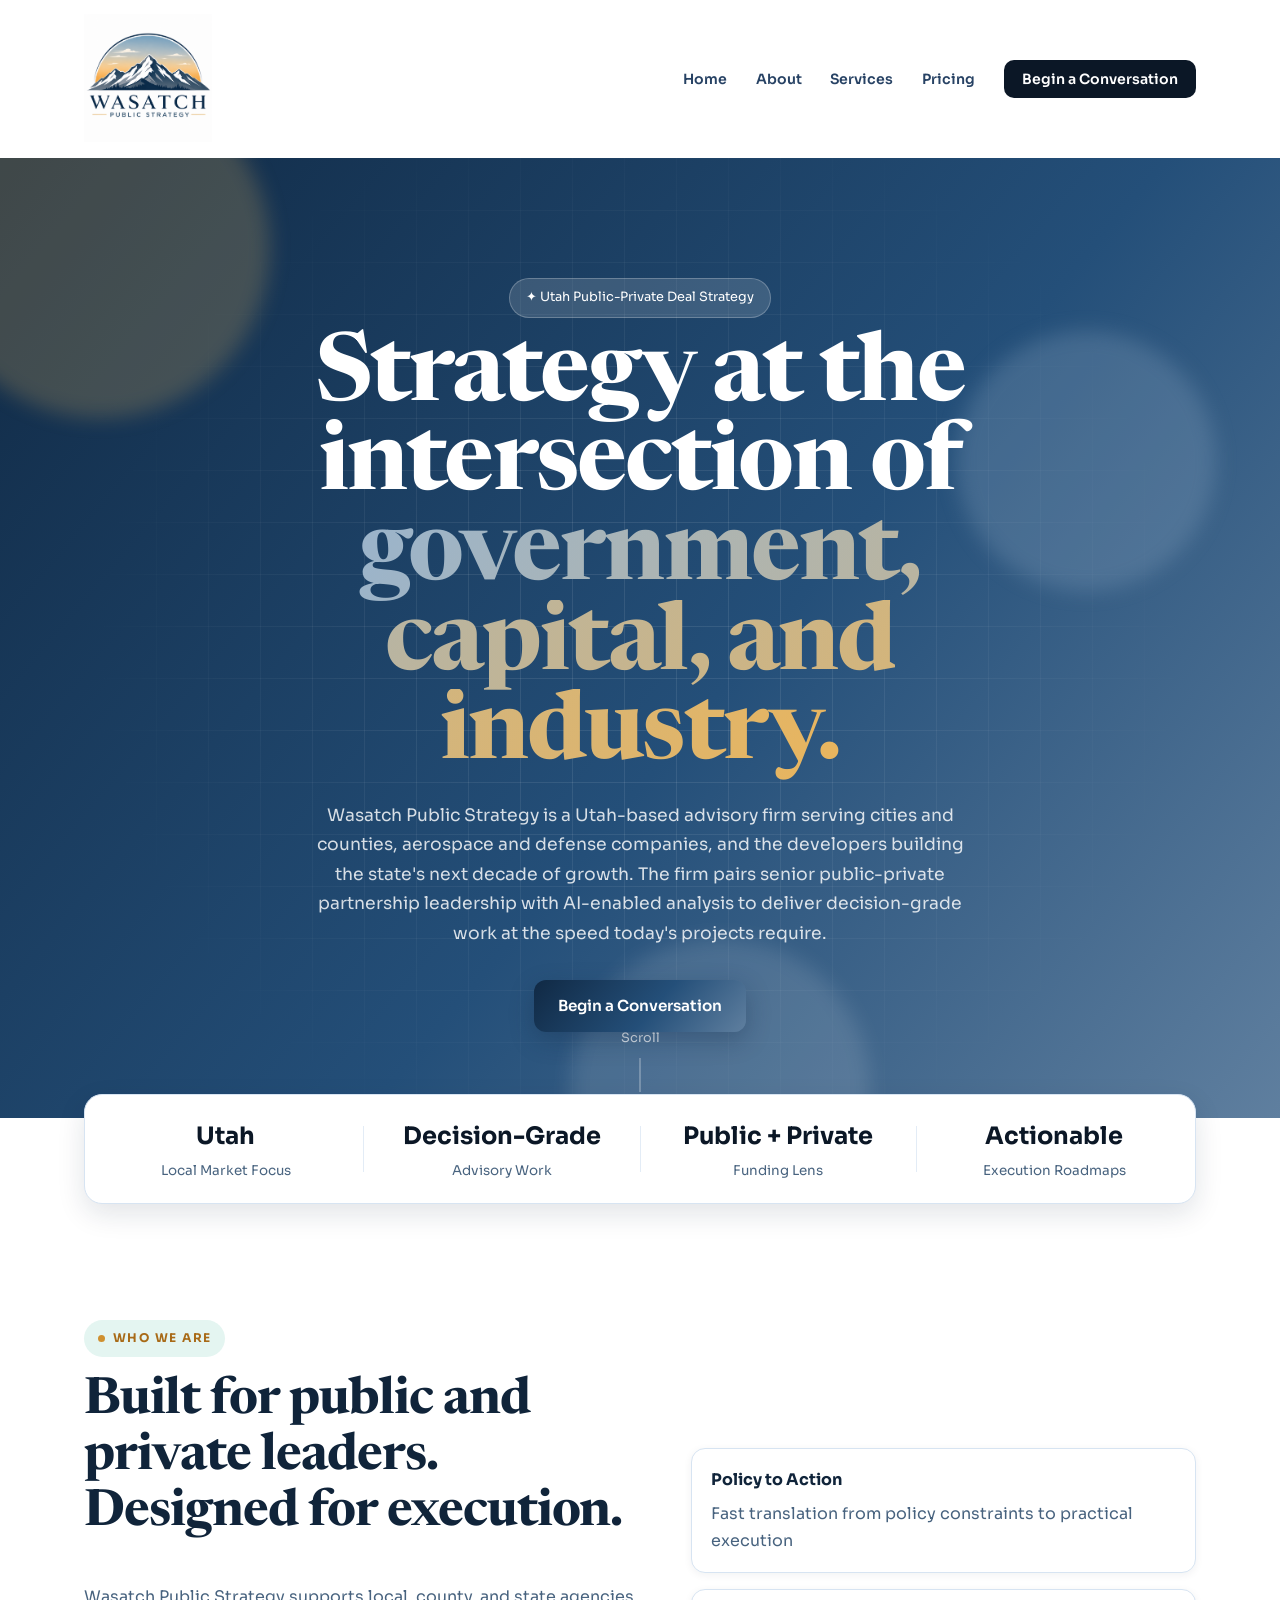
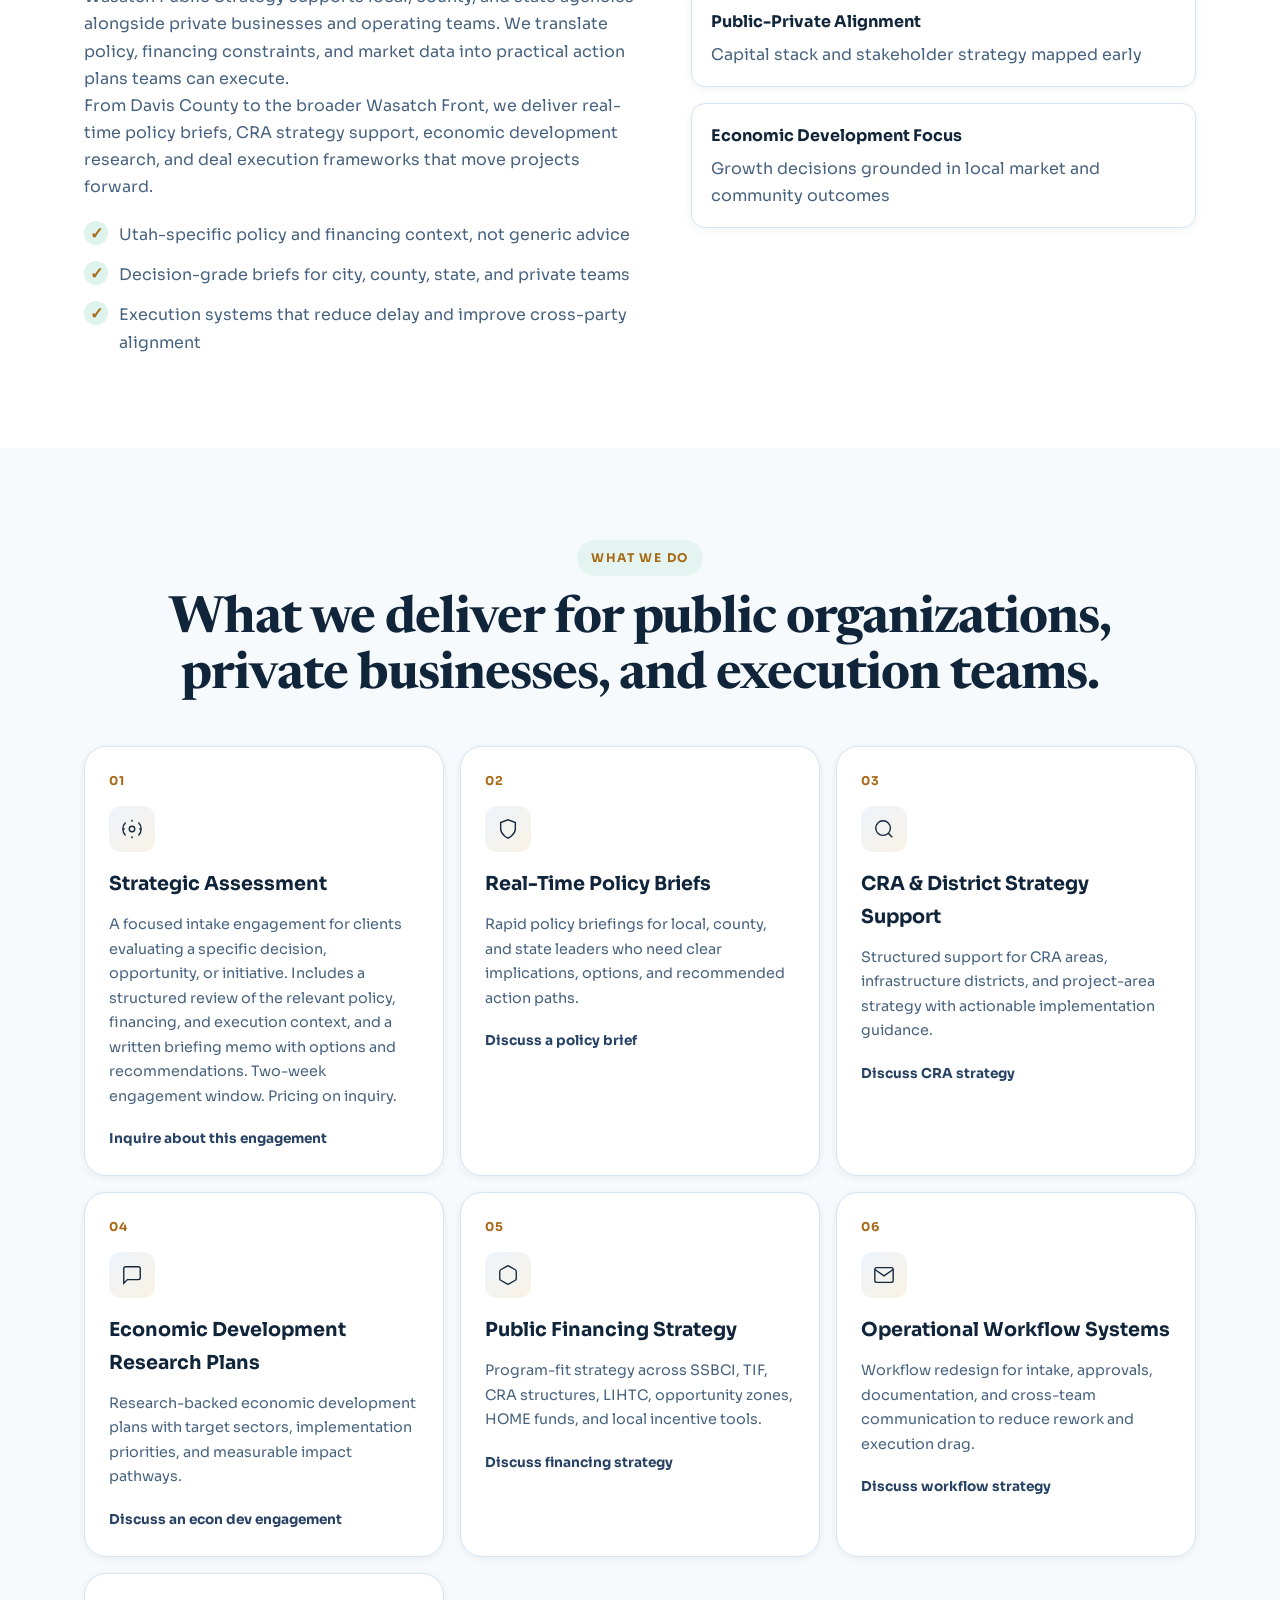
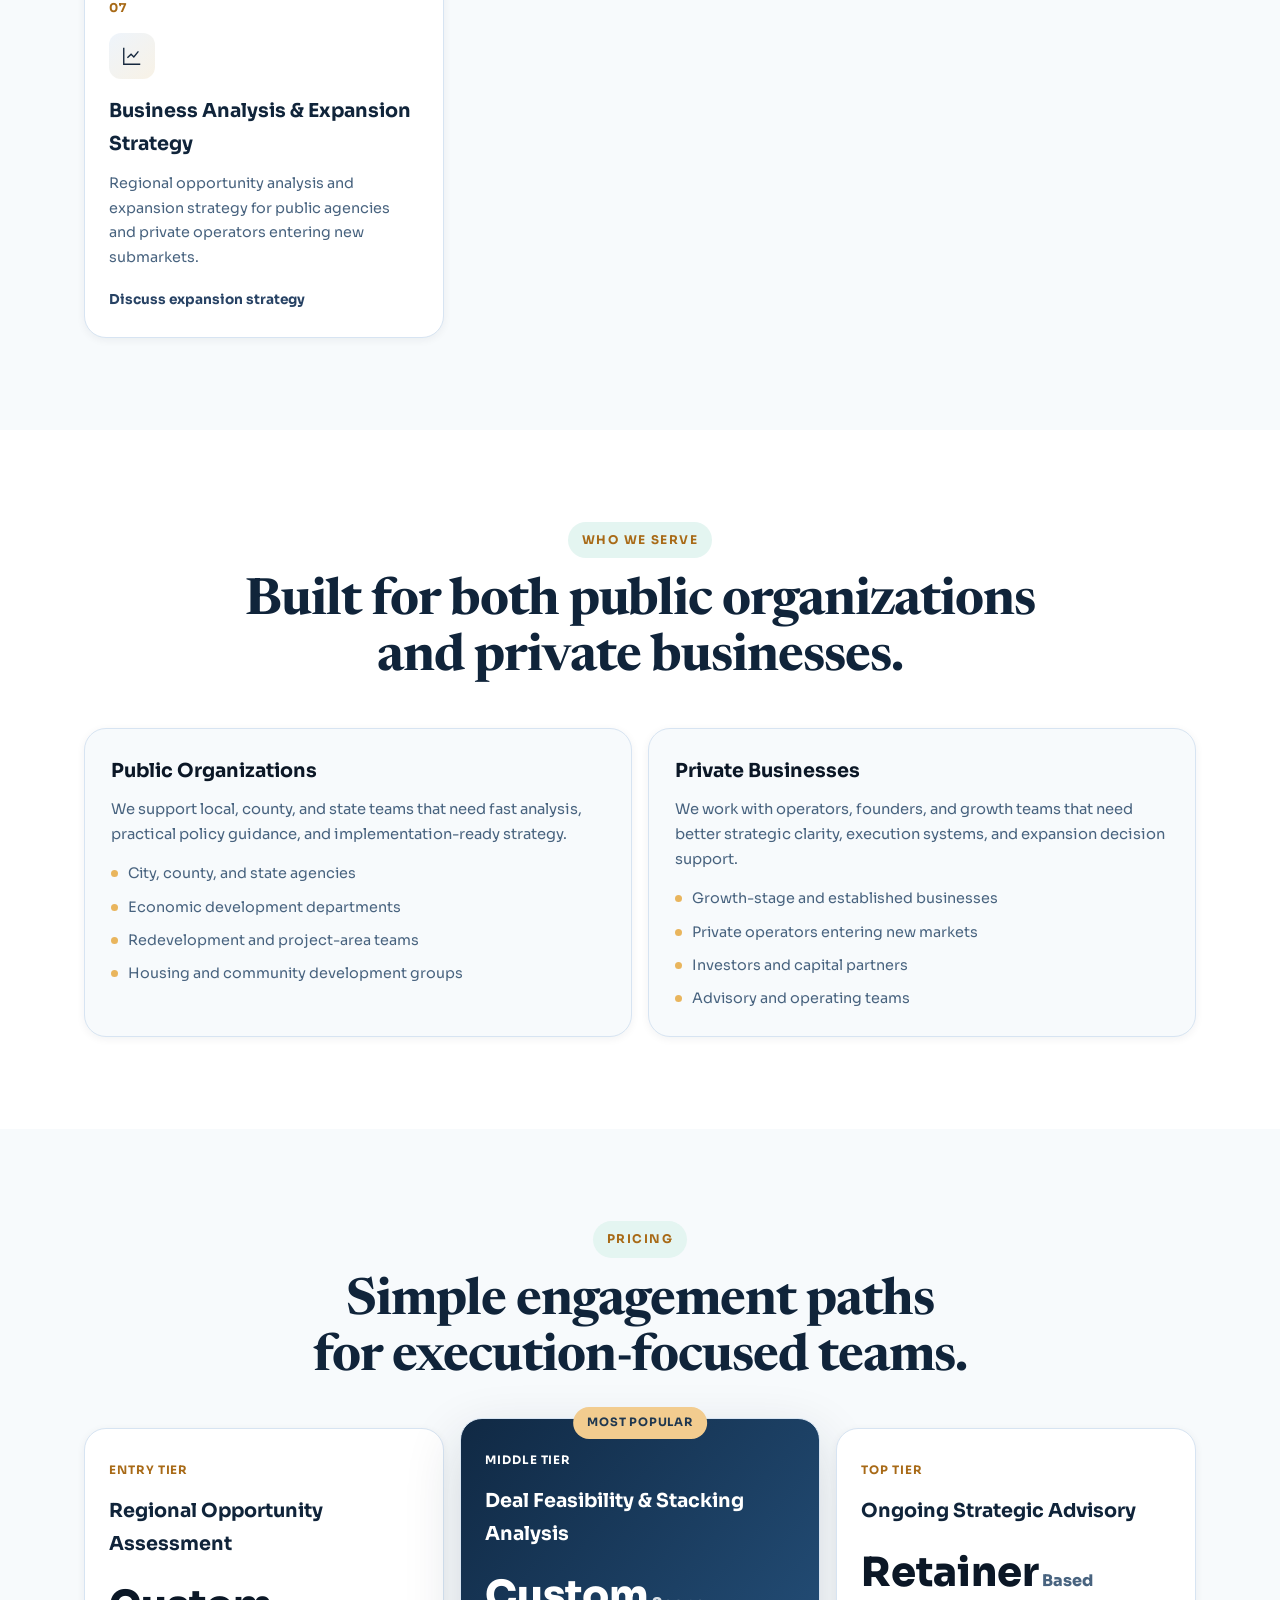
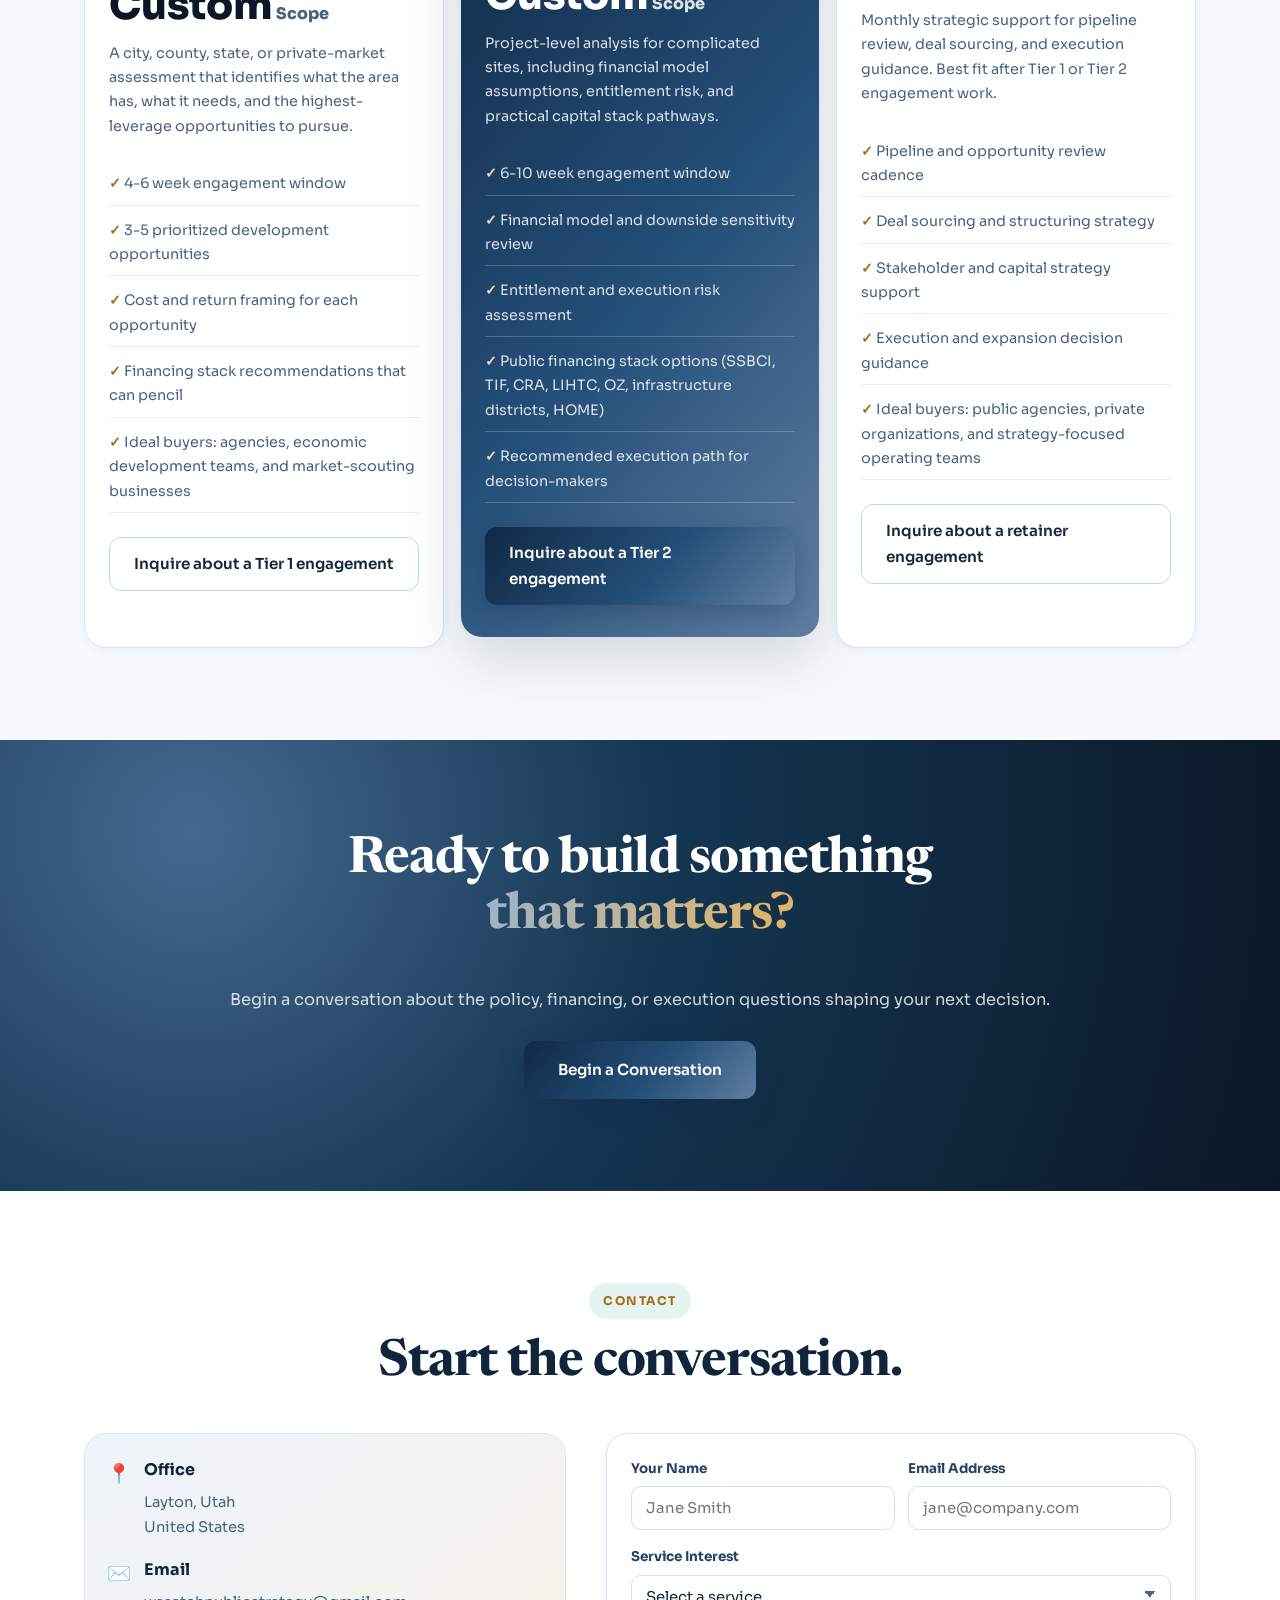
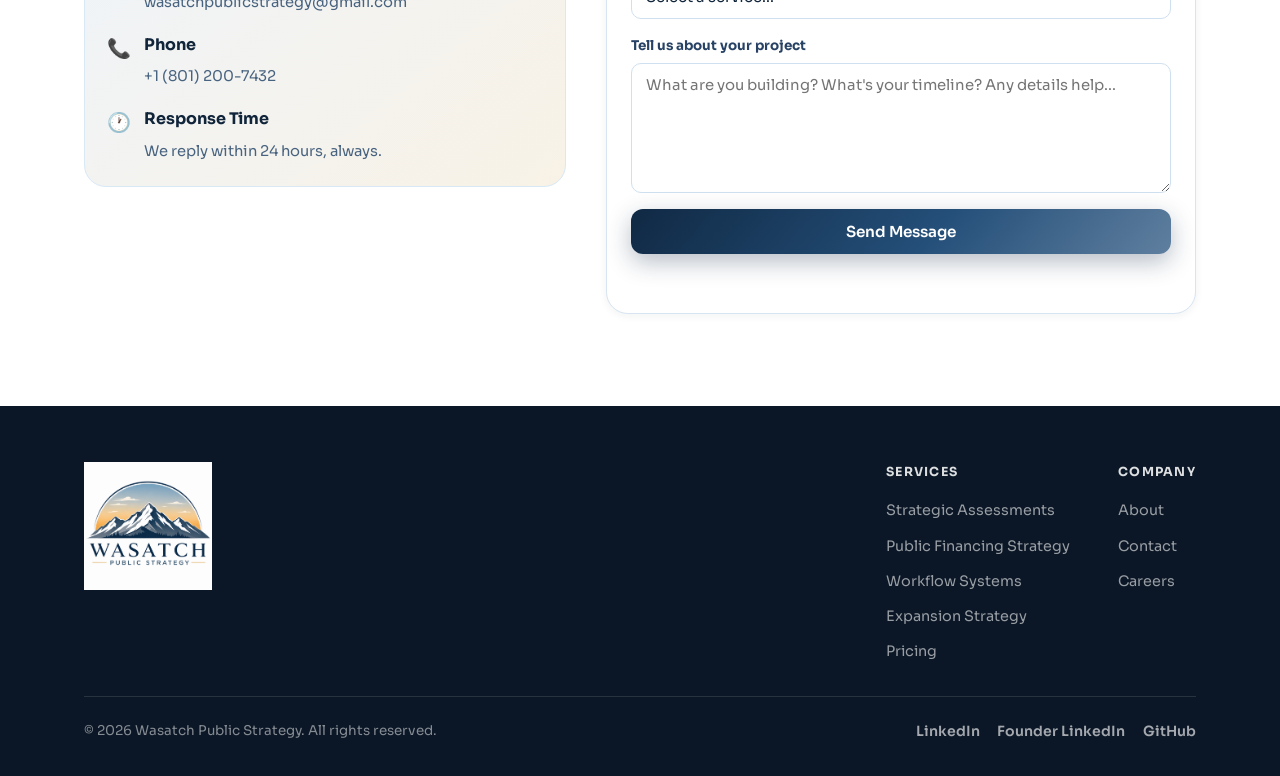
==== index.html @ 09ab9a1c "Update site CTAs to branded Calendly" ====
<!DOCTYPE html>
<html lang="en">
<head>
    <meta charset="UTF-8">
    <meta name="viewport" content="width=device-width, initial-scale=1.0">
    <meta name="description" content="Wasatch Public Strategy — Utah-focused public-private strategy, business expansion analysis, and workflow systems for public organizations and private businesses.">
    <meta name="keywords" content="Utah public financing, policy strategy, SSBCI, CRA project areas, HOME Consortium, economic development plans, business expansion, workflow systems">
    <meta name="author" content="Wasatch Public Strategy">
    <meta property="og:title" content="Wasatch Public Strategy | Utah Public-Private Advisory">
    <meta property="og:description" content="We help Utah teams structure stronger deals, stack funding, and execute faster with practical strategy systems.">
    <meta property="og:type" content="website">
    <title>Wasatch Public Strategy | Utah Public-Private Advisory</title>
    <link rel="preconnect" href="https://fonts.googleapis.com">
    <link rel="preconnect" href="https://fonts.gstatic.com" crossorigin>
    <link href="https://fonts.googleapis.com/css2?family=Newsreader:opsz,wght@6..72,500;6..72,700&family=Sora:wght@400;500;600;700;800&display=swap" rel="stylesheet">
    <link rel="icon" type="image/svg+xml" href="assets/img/wasatch-logo-mark.svg">
    <link rel="stylesheet" href="assets/css/style.css">
</head>
<body>

    <!-- Navigation -->
    <header class="header" id="header">
        <nav class="navbar">
            <div class="container">
                <div class="nav-wrapper">
                    <a href="#home" class="logo">
                        <img src="assets/img/wasatch-logo-full.png" alt="Wasatch Public Strategy" class="logo-image-full">
                        <img src="assets/img/wasatch-logo-mark.svg" alt="Wasatch Public Strategy" class="logo-image-mark">
                        <span class="logo-text">wasatch</span>
                    </a>
                    <button class="mobile-menu-btn" id="mobileMenuBtn" aria-label="Toggle menu">
                        <span></span>
                        <span></span>
                        <span></span>
                    </button>
                    <ul class="nav-menu" id="navMenu">
                        <li><a href="#home" class="nav-link">Home</a></li>
                        <li><a href="#about" class="nav-link">About</a></li>
                        <li><a href="#services" class="nav-link">Services</a></li>
                        <li><a href="#pricing" class="nav-link">Pricing</a></li>
                        <li><a href="https://calendly.com/wasatchpublicstrategy" target="_blank" rel="noopener" class="nav-link nav-cta">Begin a Conversation</a></li>
                    </ul>
                </div>
            </div>
        </nav>
    </header>

    <!-- Hero -->
    <section id="home" class="hero">
        <div class="hero-bg">
            <div class="hero-orb orb-1"></div>
            <div class="hero-orb orb-2"></div>
            <div class="hero-orb orb-3"></div>
            <div class="grid-overlay"></div>
        </div>
        <div class="hero-content">
            <div class="hero-badge">✦ Utah Public-Private Deal Strategy</div>
            <h1>Strategy at the intersection of<br><span class="gradient-text">government, capital, and industry.</span></h1>
            <p>Wasatch Public Strategy is a Utah-based advisory firm serving cities and counties, aerospace and defense companies, and the developers building the state's next decade of growth. The firm pairs senior public-private partnership leadership with AI-enabled analysis to deliver decision-grade work at the speed today's projects require.</p>
            <div class="hero-actions">
                <a href="https://calendly.com/wasatchpublicstrategy" target="_blank" rel="noopener" class="btn btn-primary">Begin a Conversation</a>
            </div>
        </div>
        <div class="hero-scroll-indicator">
            <span>Scroll</span>
            <div class="scroll-line"></div>
        </div>
    </section>

    <!-- Stats Bar -->
    <section class="stats-bar">
        <div class="container">
            <div class="stats-grid">
                <div class="stat-item"><h3>Utah</h3><p>Local Market Focus</p></div>
                <div class="stat-divider"></div>
                <div class="stat-item"><h3>Decision-Grade</h3><p>Advisory Work</p></div>
                <div class="stat-divider"></div>
                <div class="stat-item"><h3>Public + Private</h3><p>Funding Lens</p></div>
                <div class="stat-divider"></div>
                <div class="stat-item"><h3>Actionable</h3><p>Execution Roadmaps</p></div>
            </div>
        </div>
    </section>

    <!-- About -->
    <section id="about" class="about">
        <div class="container">
            <div class="about-layout">
                <div class="about-text">
                    <div class="section-label">Who We Are</div>
                    <h2 class="left-aligned">Built for public and private leaders.<br>Designed for execution.</h2>
                    <p>Wasatch Public Strategy supports local, county, and state agencies alongside private businesses and operating teams. We translate policy, financing constraints, and market data into practical action plans teams can execute.</p>
                    <p>From Davis County to the broader Wasatch Front, we deliver real-time policy briefs, CRA strategy support, economic development research, and deal execution frameworks that move projects forward.</p>
                    <ul class="about-values">
                        <li><span class="check-icon">✓</span><span>Utah-specific policy and financing context, not generic advice</span></li>
                        <li><span class="check-icon">✓</span><span>Decision-grade briefs for city, county, state, and private teams</span></li>
                        <li><span class="check-icon">✓</span><span>Execution systems that reduce delay and improve cross-party alignment</span></li>
                    </ul>
                </div>
                <div class="about-visual">
                    <div class="visual-card vc-1">
                        <h4>Policy to Action</h4>
                        <p>Fast translation from policy constraints to practical execution</p>
                    </div>
                    <div class="visual-card vc-2">
                        <h4>Public-Private Alignment</h4>
                        <p>Capital stack and stakeholder strategy mapped early</p>
                    </div>
                    <div class="visual-card vc-3">
                        <h4>Economic Development Focus</h4>
                        <p>Growth decisions grounded in local market and community outcomes</p>
                    </div>
                </div>
            </div>
        </div>
    </section>

    <!-- Services -->
    <section id="services" class="services">
        <div class="container">
            <div class="section-label centered">What We Do</div>
            <h2>What we deliver for public organizations,<br>private businesses, and execution teams.</h2>
            <div class="services-grid">
                <div class="service-card">
                    <div class="service-number">01</div>
                    <div class="service-icon">
                        <svg viewBox="0 0 24 24" fill="none" stroke="currentColor" stroke-width="1.5"><circle cx="12" cy="12" r="3"></circle><path d="M19.07 4.93a10 10 0 0 1 0 14.14"></path><path d="M4.93 4.93a10 10 0 0 0 0 14.14"></path><path d="M12 2v2m0 16v2M2 12h2m16 0h2"></path></svg>
                    </div>
                    <h3>Strategic Assessment</h3>
                    <p>A focused intake engagement for clients evaluating a specific decision, opportunity, or initiative. Includes a structured review of the relevant policy, financing, and execution context, and a written briefing memo with options and recommendations. Two-week engagement window. Pricing on inquiry.</p>
                    <a href="#contact" class="service-link">Inquire about this engagement</a>
                </div>
                <div class="service-card">
                    <div class="service-number">02</div>
                    <div class="service-icon">
                        <svg viewBox="0 0 24 24" fill="none" stroke="currentColor" stroke-width="1.5"><path d="M12 22s8-4 8-10V5l-8-3-8 3v7c0 6 8 10 8 10z"></path></svg>
                    </div>
                    <h3>Real-Time Policy Briefs</h3>
                    <p>Rapid policy briefings for local, county, and state leaders who need clear implications, options, and recommended action paths.</p>
                    <a href="#contact" class="service-link">Discuss a policy brief</a>
                </div>
                <div class="service-card">
                    <div class="service-number">03</div>
                    <div class="service-icon">
                        <svg viewBox="0 0 24 24" fill="none" stroke="currentColor" stroke-width="1.5"><circle cx="11" cy="11" r="8"></circle><line x1="21" y1="21" x2="16.65" y2="16.65"></line></svg>
                    </div>
                    <h3>CRA &amp; District Strategy Support</h3>
                    <p>Structured support for CRA areas, infrastructure districts, and project-area strategy with actionable implementation guidance.</p>
                    <a href="#contact" class="service-link">Discuss CRA strategy</a>
                </div>
                <div class="service-card">
                    <div class="service-number">04</div>
                    <div class="service-icon">
                        <svg viewBox="0 0 24 24" fill="none" stroke="currentColor" stroke-width="1.5"><path d="M21 15a2 2 0 0 1-2 2H7l-4 4V5a2 2 0 0 1 2-2h14a2 2 0 0 1 2 2z"></path></svg>
                    </div>
                    <h3>Economic Development Research Plans</h3>
                    <p>Research-backed economic development plans with target sectors, implementation priorities, and measurable impact pathways.</p>
                    <a href="#contact" class="service-link">Discuss an econ dev engagement</a>
                </div>
                <div class="service-card">
                    <div class="service-number">05</div>
                    <div class="service-icon">
                        <svg viewBox="0 0 24 24" fill="none" stroke="currentColor" stroke-width="1.5"><path d="M21 16V8a2 2 0 0 0-1-1.73l-7-4a2 2 0 0 0-2 0l-7 4A2 2 0 0 0 3 8v8a2 2 0 0 0 1 1.73l7 4a2 2 0 0 0 2 0l7-4A2 2 0 0 0 21 16z"></path></svg>
                    </div>
                    <h3>Public Financing Strategy</h3>
                    <p>Program-fit strategy across SSBCI, TIF, CRA structures, LIHTC, opportunity zones, HOME funds, and local incentive tools.</p>
                    <a href="#contact" class="service-link">Discuss financing strategy</a>
                </div>
                <div class="service-card">
                    <div class="service-number">06</div>
                    <div class="service-icon">
                        <svg viewBox="0 0 24 24" fill="none" stroke="currentColor" stroke-width="1.5"><path d="M4 4h16c1.1 0 2 .9 2 2v12c0 1.1-.9 2-2 2H4c-1.1 0-2-.9-2-2V6c0-1.1.9-2 2-2z"></path><polyline points="22,6 12,13 2,6"></polyline></svg>
                    </div>
                    <h3>Operational Workflow Systems</h3>
                    <p>Workflow redesign for intake, approvals, documentation, and cross-team communication to reduce rework and execution drag.</p>
                    <a href="#contact" class="service-link">Discuss workflow strategy</a>
                </div>
                <div class="service-card">
                    <div class="service-number">07</div>
                    <div class="service-icon">
                        <svg viewBox="0 0 24 24" fill="none" stroke="currentColor" stroke-width="1.5"><path d="M3 3v18h18"></path><path d="M7 14l4-4 3 3 5-6"></path></svg>
                    </div>
                    <h3>Business Analysis &amp; Expansion Strategy</h3>
                    <p>Regional opportunity analysis and expansion strategy for public agencies and private operators entering new submarkets.</p>
                    <a href="#contact" class="service-link">Discuss expansion strategy</a>
                </div>
            </div>
        </div>
    </section>

    <!-- Who We Serve -->
    <section class="who-serve" id="who-we-serve">
        <div class="container">
            <div class="section-label centered">Who We Serve</div>
            <h2>Built for both public organizations<br>and private businesses.</h2>
            <div class="who-serve-grid">
                <article class="who-card">
                    <h3>Public Organizations</h3>
                    <p>We support local, county, and state teams that need fast analysis, practical policy guidance, and implementation-ready strategy.</p>
                    <ul class="who-list">
                        <li>City, county, and state agencies</li>
                        <li>Economic development departments</li>
                        <li>Redevelopment and project-area teams</li>
                        <li>Housing and community development groups</li>
                    </ul>
                </article>
                <article class="who-card">
                    <h3>Private Businesses</h3>
                    <p>We work with operators, founders, and growth teams that need better strategic clarity, execution systems, and expansion decision support.</p>
                    <ul class="who-list">
                        <li>Growth-stage and established businesses</li>
                        <li>Private operators entering new markets</li>
                        <li>Investors and capital partners</li>
                        <li>Advisory and operating teams</li>
                    </ul>
                </article>
            </div>
        </div>
    </section>

    <!-- Pricing -->
    <section id="pricing" class="pricing">
        <div class="container">
            <div class="section-label centered">Pricing</div>
            <h2>Simple engagement paths<br>for execution-focused teams.</h2>
            <div class="pricing-grid">
                <div class="pricing-card">
                    <div class="pricing-tier">Entry Tier</div>
                    <h3>Regional Opportunity Assessment</h3>
                    <div class="pricing-price">Custom<span class="price-suffix"> Scope</span></div>
                    <p class="pricing-desc">A city, county, state, or private-market assessment that identifies what the area has, what it needs, and the highest-leverage opportunities to pursue.</p>
                    <ul class="pricing-features">
                        <li>4-6 week engagement window</li>
                        <li>3-5 prioritized development opportunities</li>
                        <li>Cost and return framing for each opportunity</li>
                        <li>Financing stack recommendations that can pencil</li>
                        <li>Ideal buyers: agencies, economic development teams, and market-scouting businesses</li>
                    </ul>
                    <a href="#contact" class="btn btn-outline btn-full">Inquire about a Tier 1 engagement</a>
                </div>
                <div class="pricing-card pricing-featured">
                    <div class="pricing-badge">Most Popular</div>
                    <div class="pricing-tier">Middle Tier</div>
                    <h3>Deal Feasibility &amp; Stacking Analysis</h3>
                    <div class="pricing-price">Custom<span class="price-suffix"> Scope</span></div>
                    <p class="pricing-desc">Project-level analysis for complicated sites, including financial model assumptions, entitlement risk, and practical capital stack pathways.</p>
                    <ul class="pricing-features">
                        <li>6-10 week engagement window</li>
                        <li>Financial model and downside sensitivity review</li>
                        <li>Entitlement and execution risk assessment</li>
                        <li>Public financing stack options (SSBCI, TIF, CRA, LIHTC, OZ, infrastructure districts, HOME)</li>
                        <li>Recommended execution path for decision-makers</li>
                    </ul>
                    <a href="#contact" class="btn btn-primary btn-full">Inquire about a Tier 2 engagement</a>
                </div>
                <div class="pricing-card">
                    <div class="pricing-tier">Top Tier</div>
                    <h3>Ongoing Strategic Advisory</h3>
                    <div class="pricing-price">Retainer<span class="price-suffix"> Based</span></div>
                    <p class="pricing-desc">Monthly strategic support for pipeline review, deal sourcing, and execution guidance. Best fit after Tier 1 or Tier 2 engagement work.</p>
                    <ul class="pricing-features">
                        <li>Pipeline and opportunity review cadence</li>
                        <li>Deal sourcing and structuring strategy</li>
                        <li>Stakeholder and capital strategy support</li>
                        <li>Execution and expansion decision guidance</li>
                        <li>Ideal buyers: public agencies, private organizations, and strategy-focused operating teams</li>
                    </ul>
                    <a href="#contact" class="btn btn-outline btn-full">Inquire about a retainer engagement</a>
                </div>
            </div>
        </div>
    </section>

    <!-- CTA Banner -->
    <section class="cta-banner">
        <div class="container">
            <div class="cta-content">
                <h2>Ready to build something<br><span class="gradient-text">that matters?</span></h2>
                <p>Begin a conversation about the policy, financing, or execution questions shaping your next decision.</p>
                <div class="cta-actions">
                    <a href="https://calendly.com/wasatchpublicstrategy" target="_blank" rel="noopener" class="btn btn-primary btn-lg">Begin a Conversation</a>
                </div>
            </div>
        </div>
    </section>

    <!-- Contact -->
    <section id="contact" class="contact">
        <div class="container">
            <div class="section-label centered">Contact</div>
            <h2>Start the conversation.</h2>
            <div class="contact-wrapper">
                <div class="contact-info">
                    <div class="info-item">
                        <div class="info-icon">📍</div>
                        <div><h4>Office</h4><p>Layton, Utah<br>United States</p></div>
                    </div>
                    <div class="info-item">
                        <div class="info-icon">✉️</div>
                        <div><h4>Email</h4><p><a href="mailto:wasatchpublicstrategy@gmail.com">wasatchpublicstrategy@gmail.com</a></p></div>
                    </div>
                    <div class="info-item">
                        <div class="info-icon">📞</div>
                        <div><h4>Phone</h4><p><a href="tel:+18012007432">+1 (801) 200-7432</a></p></div>
                    </div>
                    <div class="info-item">
                        <div class="info-icon">🕐</div>
                        <div><h4>Response Time</h4><p>We reply within 24 hours, always.</p></div>
                    </div>
                </div>
                <form class="contact-form" id="contactForm" action="https://formspree.io/f/mpqojlyd" method="POST">
                    <div class="form-row">
                        <div class="form-group">
                            <label for="name">Your Name</label>
                            <input type="text" id="name" name="name" placeholder="Jane Smith" required>
                        </div>
                        <div class="form-group">
                            <label for="email">Email Address</label>
                            <input type="email" id="email" name="email" placeholder="jane@company.com" required>
                        </div>
                    </div>
                    <div class="form-group">
                        <label for="service">Service Interest</label>
                        <select id="service" name="service">
                            <option value="">Select a service...</option>
                            <option value="regional-opportunity-assessment">Regional Opportunity Assessment (Tier 1)</option>
                            <option value="deal-feasibility-stacking">Feasibility &amp; Stacking Analysis (Tier 2)</option>
                            <option value="strategic-advisory">Ongoing Strategic Advisory Retainer (Tier 3)</option>
                            <option value="policy-briefs">Real-Time Policy Briefs</option>
                            <option value="cra-strategy">CRA &amp; District Strategy Support</option>
                            <option value="econ-dev-research">Economic Development Research Plans</option>
                            <option value="public-financing">Public Financing Strategy</option>
                            <option value="expansion-strategy">Business Analysis &amp; Expansion Strategy</option>
                            <option value="other">Other / Not Sure Yet</option>
                        </select>
                    </div>
                    <div class="form-group">
                        <label for="message">Tell us about your project</label>
                        <textarea id="message" name="message" placeholder="What are you building? What's your timeline? Any details help..." rows="5" required></textarea>
                    </div>
                    <button type="submit" class="btn btn-primary btn-full" id="submitBtn">Send Message</button>
                    <p class="form-status" id="formStatus"></p>
                </form>
            </div>
        </div>
    </section>

    <!-- Footer -->
    <footer class="footer">
        <div class="container">
            <div class="footer-top">
                <div class="footer-brand">
                    <a href="#home" class="logo">
                        <img src="assets/img/wasatch-logo-full.png" alt="Wasatch Public Strategy" class="logo-image-full">
                        <img src="assets/img/wasatch-logo-mark.svg" alt="Wasatch Public Strategy" class="logo-image-mark">
                        <span class="logo-text">wasatch</span>
                    </a>
                </div>
                <div class="footer-links">
                    <div class="footer-col">
                        <h5>Services</h5>
                        <ul>
                            <li><a href="#services">Strategic Assessments</a></li>
                            <li><a href="#services">Public Financing Strategy</a></li>
                            <li><a href="#services">Workflow Systems</a></li>
                            <li><a href="#services">Expansion Strategy</a></li>
                            <li><a href="#pricing">Pricing</a></li>
                        </ul>
                    </div>
                    <div class="footer-col">
                        <h5>Company</h5>
                        <ul>
                            <li><a href="#about">About</a></li>
                            <li><a href="#contact">Contact</a></li>
                            <li><a href="#contact">Careers</a></li>
                        </ul>
                    </div>
                </div>
            </div>
            <div class="footer-bottom">
                <p>&copy; 2026 Wasatch Public Strategy. All rights reserved.</p>
                <div class="social-links">
                    <a href="https://www.linkedin.com/company/112613349/" target="_blank" rel="noopener" class="social-link">LinkedIn</a>
                    <a href="https://www.linkedin.com/in/chanel-flores-47325490/" target="_blank" rel="noopener" class="social-link">Founder LinkedIn</a>
                    <a href="#" class="social-link">GitHub</a>
                </div>
            </div>
        </div>
    </footer>

    <script src="assets/js/main.js"></script>
</body>
</html>
---- assets/css/style.css ----
/* ===========================
   Wasatch Public Strategy - Design System
   =========================== */

:root {
    --ink-900: #0b1726;
    --ink-800: #15273d;
    --ink-700: #274264;
    --ink-500: #466d97;
    --sky-100: #edf4fb;
    --sky-50: #f7fafc;
    --pine-600: #a86a17;
    --pine-500: #cf9030;
    --sage-300: #e9d8b5;
    --sun-500: #e9b55d;
    --white: #ffffff;
    --text-main: #10243a;
    --text-soft: #48637f;
    --border: #d7e4f2;
    --radius: 14px;
    --radius-lg: 22px;
    --shadow-sm: 0 2px 8px rgba(16, 36, 58, 0.06);
    --shadow-md: 0 10px 28px rgba(16, 36, 58, 0.12);
    --shadow-lg: 0 20px 56px rgba(16, 36, 58, 0.16);
    --gradient-main: linear-gradient(130deg, #102944 0%, #244f79 56%, #5f7f9f 100%);
    --gradient-soft: linear-gradient(140deg, #eef4fb 0%, #f8f2e6 100%);
}

* { margin: 0; padding: 0; box-sizing: border-box; }

html { scroll-behavior: smooth; }

body {
    font-family: 'Sora', sans-serif;
    color: var(--text-main);
    background: var(--white);
    line-height: 1.7;
    overflow-x: hidden;
}

.container { max-width: 1160px; margin: 0 auto; padding: 0 24px; }

a { color: inherit; text-decoration: none; }
ul { list-style: none; }

h1, h2 {
    font-family: 'Newsreader', serif;
    letter-spacing: -0.02em;
}

h1 {
    font-size: clamp(2.8rem, 8vw, 5.9rem);
    line-height: 0.95;
    margin-bottom: 1.2rem;
}

h2 {
    font-size: clamp(2rem, 5vw, 3.2rem);
    line-height: 1.1;
    text-align: center;
    margin-bottom: 2.6rem;
}

h2.left-aligned { text-align: left; }

h3 { font-size: 1.2rem; margin-bottom: 0.7rem; }
h4 { font-size: 1rem; margin-bottom: 0.4rem; }

p { color: var(--text-soft); }

.gradient-text {
    background: linear-gradient(120deg, #9ab4cc 0%, #e9b55d 100%);
    -webkit-background-clip: text;
    -webkit-text-fill-color: transparent;
    background-clip: text;
}

.section-label {
    display: inline-flex;
    align-items: center;
    gap: 8px;
    text-transform: uppercase;
    letter-spacing: 0.12em;
    font-size: 0.75rem;
    font-weight: 700;
    color: var(--pine-600);
    padding: 8px 14px;
    border-radius: 999px;
    background: #e4f5f1;
    margin-bottom: 1rem;
}

.section-label::before {
    content: '';
    width: 7px;
    height: 7px;
    border-radius: 999px;
    background: var(--pine-500);
}

.section-label.centered {
    display: table;
    margin-left: auto;
    margin-right: auto;
}

.btn {
    display: inline-flex;
    align-items: center;
    justify-content: center;
    border: none;
    border-radius: 12px;
    padding: 13px 24px;
    font-family: inherit;
    font-size: 0.95rem;
    font-weight: 600;
    cursor: pointer;
    transition: transform 0.25s ease, box-shadow 0.25s ease, background-color 0.25s ease;
}

.btn:hover { transform: translateY(-2px); }

.btn-primary {
    background: var(--gradient-main);
    color: var(--white);
    box-shadow: 0 8px 24px rgba(16, 41, 68, 0.3);
}

.btn-ghost {
    background: rgba(255, 255, 255, 0.12);
    border: 1px solid rgba(255, 255, 255, 0.28);
    color: var(--white);
}

.btn-outline {
    background: transparent;
    color: var(--ink-800);
    border: 1.5px solid #c1d8ef;
}

.btn-outline:hover { background: #eef5fc; }

.btn-lg { padding: 16px 34px; }
.btn-full { width: 100%; }

.header {
    position: sticky;
    top: 0;
    z-index: 100;
    background: rgba(255, 255, 255, 0.82);
    backdrop-filter: blur(14px);
    -webkit-backdrop-filter: blur(14px);
    border-bottom: 1px solid transparent;
    transition: border-color 0.3s ease, box-shadow 0.3s ease;
}

.header.scrolled {
    border-bottom-color: #e2ebf5;
    box-shadow: var(--shadow-sm);
}

.navbar { padding: 0.9rem 0; }

.nav-wrapper {
    display: flex;
    align-items: center;
    justify-content: space-between;
}

.logo {
    display: flex;
    align-items: center;
    gap: 12px;
}

.logo-image-full {
    width: 128px;
    height: auto;
    display: block;
}

.logo-image-mark {
    width: 46px;
    height: 46px;
    display: none;
}

.logo-text {
    font-weight: 700;
    letter-spacing: -0.02em;
    color: var(--ink-900);
    font-size: 1.3rem;
    display: none;
}

.nav-menu {
    display: flex;
    align-items: center;
    gap: 1.8rem;
}

.nav-link {
    font-size: 0.88rem;
    color: var(--ink-700);
    font-weight: 600;
}

.nav-link:hover { color: var(--pine-600); }

.nav-link.nav-cta {
    padding: 10px 18px;
    border-radius: 10px;
    background: var(--ink-900);
    color: var(--white);
}

.mobile-menu-btn {
    display: none;
    flex-direction: column;
    gap: 5px;
    background: none;
    border: none;
}

.mobile-menu-btn span {
    width: 24px;
    height: 2px;
    background: var(--ink-900);
}

.hero {
    position: relative;
    min-height: 86vh;
    display: flex;
    align-items: center;
    justify-content: center;
    background: var(--gradient-main);
    color: var(--white);
    text-align: center;
    overflow: hidden;
    padding: 120px 24px 86px;
}

.hero-bg {
    position: absolute;
    inset: 0;
    pointer-events: none;
}

.hero-orb {
    position: absolute;
    border-radius: 999px;
    filter: blur(10px);
}

.orb-1 {
    width: 340px;
    height: 340px;
    background: rgba(233, 181, 93, 0.22);
    top: -80px;
    left: -70px;
}

.orb-2 {
    width: 260px;
    height: 260px;
    background: rgba(154, 180, 204, 0.24);
    right: 5%;
    top: 18%;
}

.orb-3 {
    width: 300px;
    height: 300px;
    background: rgba(255, 255, 255, 0.12);
    bottom: -120px;
    right: 32%;
}

.grid-overlay {
    position: absolute;
    inset: 0;
    background-image: linear-gradient(rgba(255,255,255,0.09) 1px, transparent 1px), linear-gradient(90deg, rgba(255,255,255,0.09) 1px, transparent 1px);
    background-size: 52px 52px;
    mask-image: radial-gradient(circle at center, black 20%, transparent 70%);
}

.hero-content {
    max-width: 900px;
    position: relative;
    z-index: 1;
}

.hero-badge {
    display: inline-block;
    font-size: 0.8rem;
    background: rgba(255, 255, 255, 0.14);
    border: 1px solid rgba(255, 255, 255, 0.24);
    padding: 8px 16px;
    border-radius: 999px;
    margin-bottom: 1rem;
}

.hero p {
    color: rgba(255, 255, 255, 0.82);
    max-width: 670px;
    margin: 0 auto;
    font-size: 1.08rem;
}

.hero-actions {
    margin-top: 2rem;
    display: flex;
    justify-content: center;
    gap: 1rem;
    flex-wrap: wrap;
}

.hero-scroll-indicator {
    position: absolute;
    left: 50%;
    bottom: 26px;
    transform: translateX(-50%);
    color: rgba(255, 255, 255, 0.8);
    font-size: 0.8rem;
}

.scroll-line {
    width: 1px;
    height: 34px;
    background: rgba(255, 255, 255, 0.5);
    margin: 8px auto 0;
}

.stats-bar {
    padding: 24px;
    margin-top: -48px;
    position: relative;
    z-index: 2;
}

.stats-grid {
    background: var(--white);
    border: 1px solid var(--border);
    border-radius: 18px;
    box-shadow: var(--shadow-md);
    display: flex;
    align-items: center;
    justify-content: space-between;
    gap: 1rem;
    padding: 1.3rem 1.2rem;
}

.stat-item {
    flex: 1;
    text-align: center;
}

.stat-item h3 {
    color: var(--ink-900);
    font-size: 1.5rem;
    margin-bottom: 0.2rem;
}

.stat-item p { font-size: 0.84rem; }

.stat-divider {
    width: 1px;
    height: 46px;
    background: #e3ecf6;
}

.about,
.services,
.pricing,
.contact { padding: 92px 24px; }

.about { background: var(--white); }
.services,
.pricing { background: var(--sky-50); }

.about-layout {
    display: grid;
    grid-template-columns: 1.05fr 0.95fr;
    gap: 3rem;
    align-items: center;
}

.about-values { margin-top: 1.3rem; display: grid; gap: 0.8rem; }

.about-values li {
    display: flex;
    align-items: flex-start;
    gap: 0.7rem;
    color: var(--text-soft);
}

.check-icon {
    width: 24px;
    height: 24px;
    border-radius: 999px;
    background: #dff3ed;
    color: var(--pine-600);
    display: inline-flex;
    align-items: center;
    justify-content: center;
    font-weight: 700;
    flex-shrink: 0;
}

.about-visual {
    display: grid;
    gap: 1rem;
}

.visual-card {
    background: var(--white);
    border: 1px solid var(--border);
    border-radius: var(--radius);
    box-shadow: var(--shadow-sm);
    padding: 1.1rem 1.2rem;
}

.vc-icon { font-size: 1.2rem; margin-bottom: 0.4rem; }

.services-grid {
    display: grid;
    grid-template-columns: repeat(3, minmax(0, 1fr));
    gap: 1rem;
}

.who-serve {
    padding: 92px 24px;
    background: var(--white);
}

.who-serve-grid {
    display: grid;
    grid-template-columns: repeat(2, minmax(0, 1fr));
    gap: 1rem;
}

.who-card {
    background: var(--sky-50);
    border: 1px solid var(--border);
    border-radius: var(--radius-lg);
    padding: 1.6rem;
    box-shadow: var(--shadow-sm);
}

.who-card h3 {
    color: var(--ink-900);
    margin-bottom: 0.6rem;
}

.who-card p {
    font-size: 0.92rem;
    margin-bottom: 0.9rem;
}

.who-list {
    display: grid;
    gap: 0.55rem;
}

.who-list li {
    font-size: 0.9rem;
    color: var(--text-soft);
    padding-left: 1.1rem;
    position: relative;
}

.who-list li::before {
    content: '';
    width: 7px;
    height: 7px;
    border-radius: 999px;
    background: var(--sun-500);
    position: absolute;
    left: 0;
    top: 0.55rem;
}

.service-card {
    background: var(--white);
    border: 1px solid var(--border);
    border-radius: var(--radius-lg);
    padding: 1.5rem;
    box-shadow: var(--shadow-sm);
    position: relative;
}

.service-number {
    font-size: 0.76rem;
    color: var(--pine-600);
    font-weight: 700;
    margin-bottom: 0.9rem;
    letter-spacing: 0.08em;
}

.service-icon {
    width: 46px;
    height: 46px;
    border-radius: 12px;
    background: var(--gradient-soft);
    display: flex;
    align-items: center;
    justify-content: center;
    color: var(--ink-800);
    margin-bottom: 1rem;
}

.service-icon svg { width: 22px; height: 22px; }

.service-card p { font-size: 0.9rem; margin-bottom: 1rem; }

.service-link {
    font-weight: 700;
    font-size: 0.85rem;
    color: var(--ink-700);
}

.service-link:hover { color: var(--pine-600); }

.pricing-grid {
    display: grid;
    grid-template-columns: repeat(3, minmax(0, 1fr));
    gap: 1rem;
    align-items: stretch;
}

.pricing-card {
    background: var(--white);
    border: 1px solid var(--border);
    border-radius: var(--radius-lg);
    padding: 2rem 1.5rem;
    box-shadow: var(--shadow-sm);
    display: flex;
    flex-direction: column;
    gap: 0.9rem;
    position: relative;
}

.pricing-tier {
    font-size: 0.73rem;
    letter-spacing: 0.08em;
    text-transform: uppercase;
    font-weight: 700;
    color: var(--pine-600);
}

.pricing-price {
    font-size: 2.5rem;
    line-height: 1;
    color: var(--ink-900);
    font-weight: 800;
}

.price-suffix { font-size: 1rem; color: var(--text-soft); }

.pricing-desc { font-size: 0.9rem; }

.pricing-features { display: grid; gap: 0.2rem; margin: 0.6rem 0; }

.pricing-features li {
    border-bottom: 1px solid #e7eef6;
    padding: 0.55rem 0;
    font-size: 0.9rem;
    color: var(--text-soft);
}

.pricing-features li::before {
    content: '✓ ';
    color: var(--pine-600);
    font-weight: 700;
}

.pricing-featured {
    background: var(--gradient-main);
    color: var(--white);
    transform: translateY(-10px);
    box-shadow: var(--shadow-lg);
}

.pricing-featured .pricing-tier,
.pricing-featured .pricing-price,
.pricing-featured h3 { color: var(--white); }

.pricing-featured .price-suffix,
.pricing-featured .pricing-desc,
.pricing-featured .pricing-features li { color: rgba(255,255,255,0.84); }

.pricing-featured .pricing-features li {
    border-bottom-color: rgba(255,255,255,0.2);
}

.pricing-featured .pricing-features li::before { color: #f9d7a8; }

.pricing-badge {
    position: absolute;
    top: -12px;
    left: 50%;
    transform: translateX(-50%);
    padding: 6px 14px;
    border-radius: 999px;
    background: #f2cc8f;
    color: #1f374f;
    font-size: 0.72rem;
    font-weight: 700;
    text-transform: uppercase;
    letter-spacing: 0.07em;
}

.cta-banner {
    padding: 92px 24px;
    background: radial-gradient(circle at 15% 20%, #44698f 0%, #143551 42%, #0b1726 100%);
    color: var(--white);
    text-align: center;
}

.cta-content p {
    color: rgba(255, 255, 255, 0.8);
    margin-bottom: 1.7rem;
    font-size: 1.02rem;
}

.cta-actions {
    display: flex;
    justify-content: center;
    gap: 0.8rem;
    flex-wrap: wrap;
}

.contact-wrapper {
    display: grid;
    grid-template-columns: 0.9fr 1.1fr;
    gap: 2.5rem;
    align-items: start;
}

.contact-info {
    background: var(--gradient-soft);
    border: 1px solid #d8e8f5;
    border-radius: var(--radius-lg);
    padding: 1.4rem;
    display: grid;
    gap: 1rem;
}

.info-item {
    display: flex;
    align-items: flex-start;
    gap: 0.8rem;
}

.info-icon { font-size: 1.2rem; margin-top: 2px; }

.info-item p,
.info-item a {
    font-size: 0.92rem;
    color: var(--text-soft);
}

.info-item a:hover { color: var(--pine-600); }

.contact-form {
    background: var(--white);
    border: 1px solid var(--border);
    border-radius: var(--radius-lg);
    box-shadow: var(--shadow-sm);
    padding: 1.5rem;
    display: grid;
    gap: 1rem;
}

.form-row {
    display: grid;
    grid-template-columns: 1fr 1fr;
    gap: 0.8rem;
}

.form-group { display: grid; gap: 0.35rem; }

.form-group label {
    font-size: 0.84rem;
    font-weight: 700;
    color: var(--ink-700);
}

.form-group input,
.form-group textarea,
.form-group select {
    border: 1px solid #cfe0f0;
    border-radius: 10px;
    padding: 12px 14px;
    font-family: inherit;
    color: var(--text-main);
    font-size: 0.93rem;
    background: var(--white);
}

.form-group select {
    appearance: none;
    background-image: linear-gradient(45deg, transparent 50%, #4a6787 50%), linear-gradient(135deg, #4a6787 50%, transparent 50%);
    background-position: calc(100% - 20px) calc(50% - 3px), calc(100% - 14px) calc(50% - 3px);
    background-size: 6px 6px, 6px 6px;
    background-repeat: no-repeat;
}

.form-group input:focus,
.form-group textarea:focus,
.form-group select:focus {
    outline: none;
    border-color: #7fa9cf;
    box-shadow: 0 0 0 4px rgba(70,109,151,0.14);
}

.form-group textarea { resize: vertical; min-height: 130px; }

.form-status { font-size: 0.92rem; min-height: 1.2rem; }

.footer {
    background: var(--ink-900);
    color: var(--white);
    padding: 3.5rem 0 2rem;
}

.footer-top {
    display: flex;
    justify-content: space-between;
    gap: 2rem;
    padding-bottom: 2rem;
    border-bottom: 1px solid rgba(255,255,255,0.12);
}

.footer-brand { max-width: 360px; }
.footer-brand .logo { margin-bottom: 0.8rem; }
.footer-brand .logo-text { color: var(--white); }
.footer-brand p { color: rgba(255,255,255,0.64); font-size: 0.88rem; }

.footer-links { display: flex; gap: 3rem; }
.footer-col h5 {
    color: rgba(255,255,255,0.86);
    font-size: 0.78rem;
    letter-spacing: 0.1em;
    text-transform: uppercase;
    margin-bottom: 0.8rem;
}

.footer-col ul { display: grid; gap: 0.5rem; }
.footer-col a {
    color: rgba(255,255,255,0.58);
    font-size: 0.9rem;
}

.footer-col a:hover,
.social-link:hover { color: #f7bc7c; }

.footer-bottom {
    margin-top: 1.4rem;
    display: flex;
    justify-content: space-between;
    align-items: center;
    gap: 1rem;
    flex-wrap: wrap;
}

.footer-bottom p { color: rgba(255,255,255,0.5); font-size: 0.84rem; }

.social-links { display: flex; gap: 1.1rem; flex-wrap: wrap; }
.social-link { color: rgba(255,255,255,0.63); font-size: 0.88rem; font-weight: 600; }

@media (max-width: 1080px) {
    .services-grid,
    .pricing-grid { grid-template-columns: repeat(2, minmax(0, 1fr)); }

    .pricing-featured { transform: none; }
}

@media (max-width: 820px) {
    .nav-menu {
        display: none;
        position: absolute;
        top: 68px;
        left: 0;
        right: 0;
        background: #fff;
        border-top: 1px solid #e3edf7;
        flex-direction: column;
        align-items: flex-start;
        gap: 0;
        box-shadow: var(--shadow-lg);
        z-index: 101;
    }

    .nav-menu.active { display: flex; }

    .nav-menu li {
        width: 100%;
        padding: 0.95rem 1.2rem;
        border-bottom: 1px solid #ecf2f8;
    }

    .mobile-menu-btn { display: inline-flex; }

    .nav-link.nav-cta {
        background: none;
        color: var(--ink-900);
        padding: 0;
    }

    .about-layout,
    .contact-wrapper { grid-template-columns: 1fr; }

    .footer-top {
        flex-direction: column;
        gap: 1.6rem;
    }

    .footer-links { gap: 1.4rem; }
}

@media (max-width: 640px) {
    .container { padding: 0 16px; }

    .logo { gap: 0; }
    .logo-image-full {
        display: block;
        width: 56px;
        height: 56px;
        object-fit: cover;
        object-position: center 18%;
    }
    .logo-image-mark,
    .logo-text { display: none; }

    .hero {
        padding: 96px 16px 70px;
        min-height: auto;
    }

    .stats-grid {
        flex-wrap: wrap;
        justify-content: center;
    }

    .stat-divider { display: none; }

    .stat-item { flex: 1 1 42%; min-width: 120px; }

    .services-grid,
    .pricing-grid,
    .who-serve-grid { grid-template-columns: 1fr; }

    .form-row { grid-template-columns: 1fr; }

    .cta-actions,
    .hero-actions { flex-direction: column; }

    .btn,
    .btn-lg { width: 100%; }
}
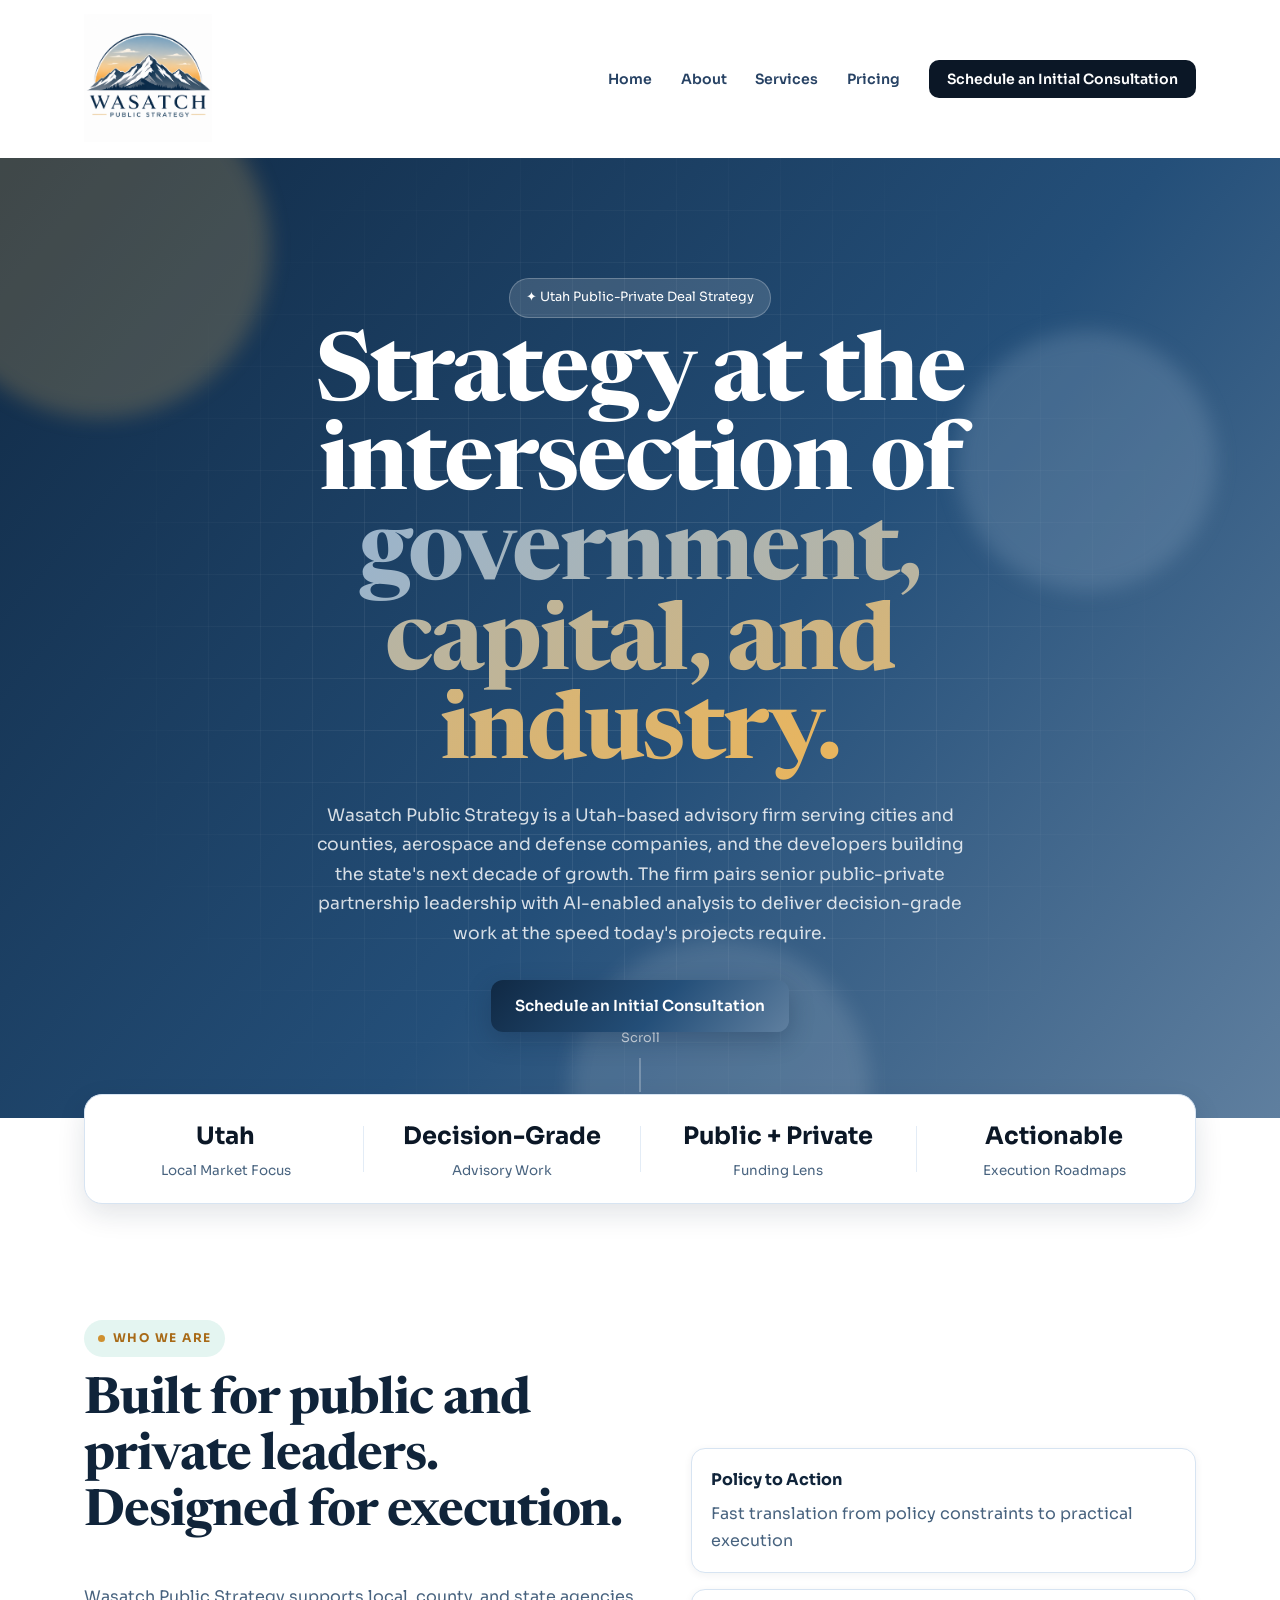
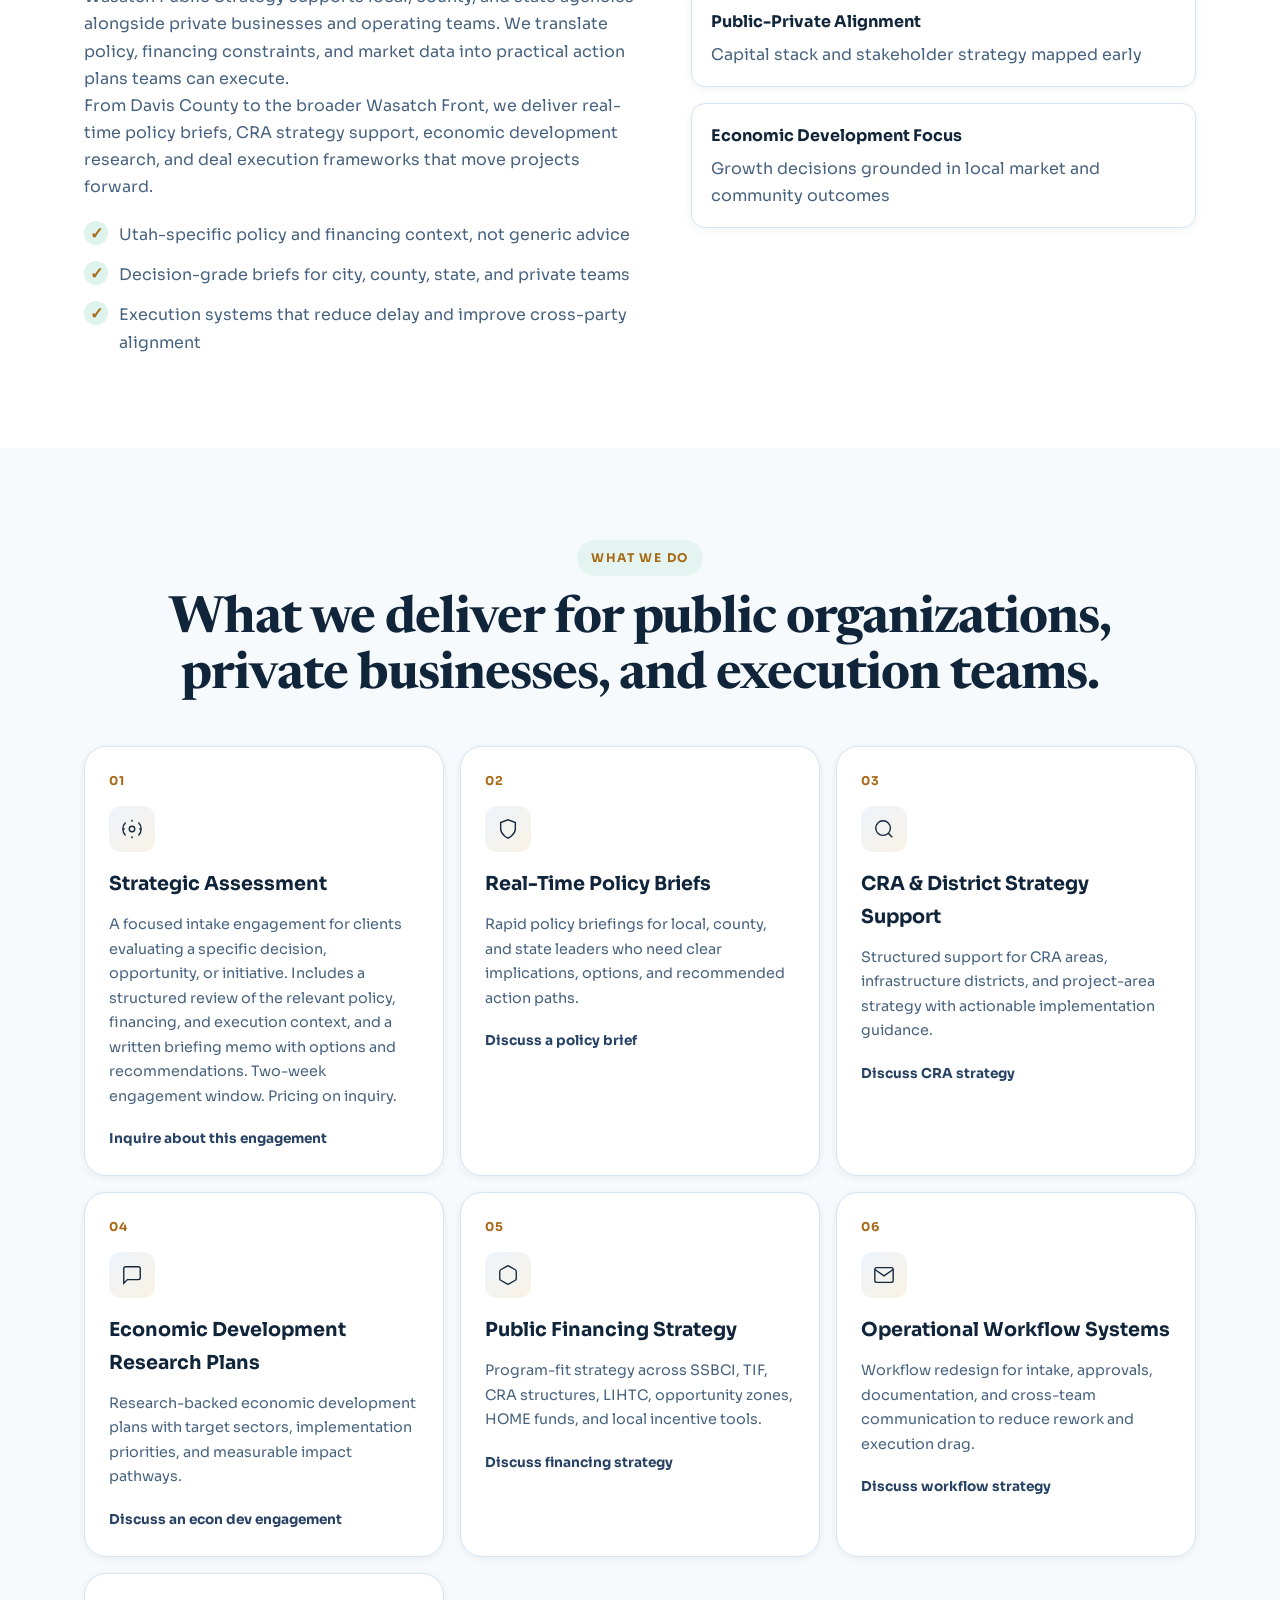
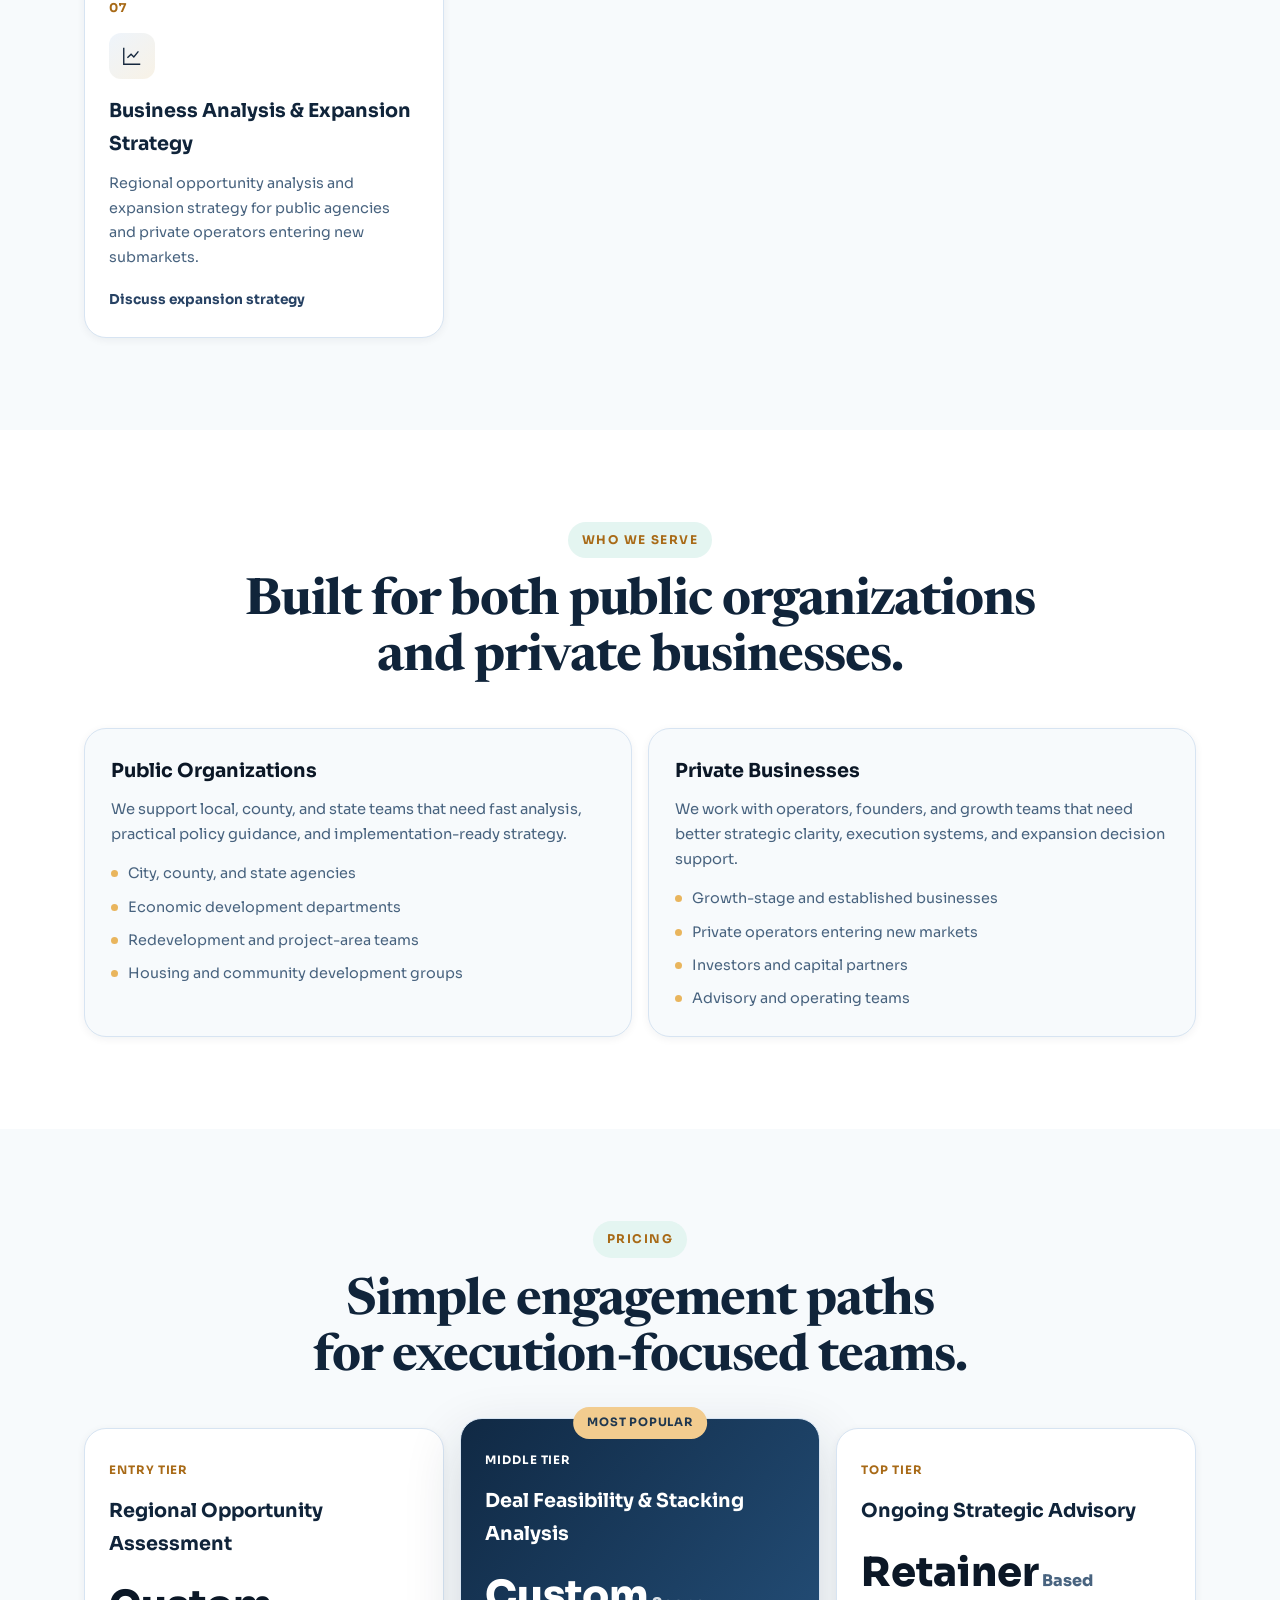
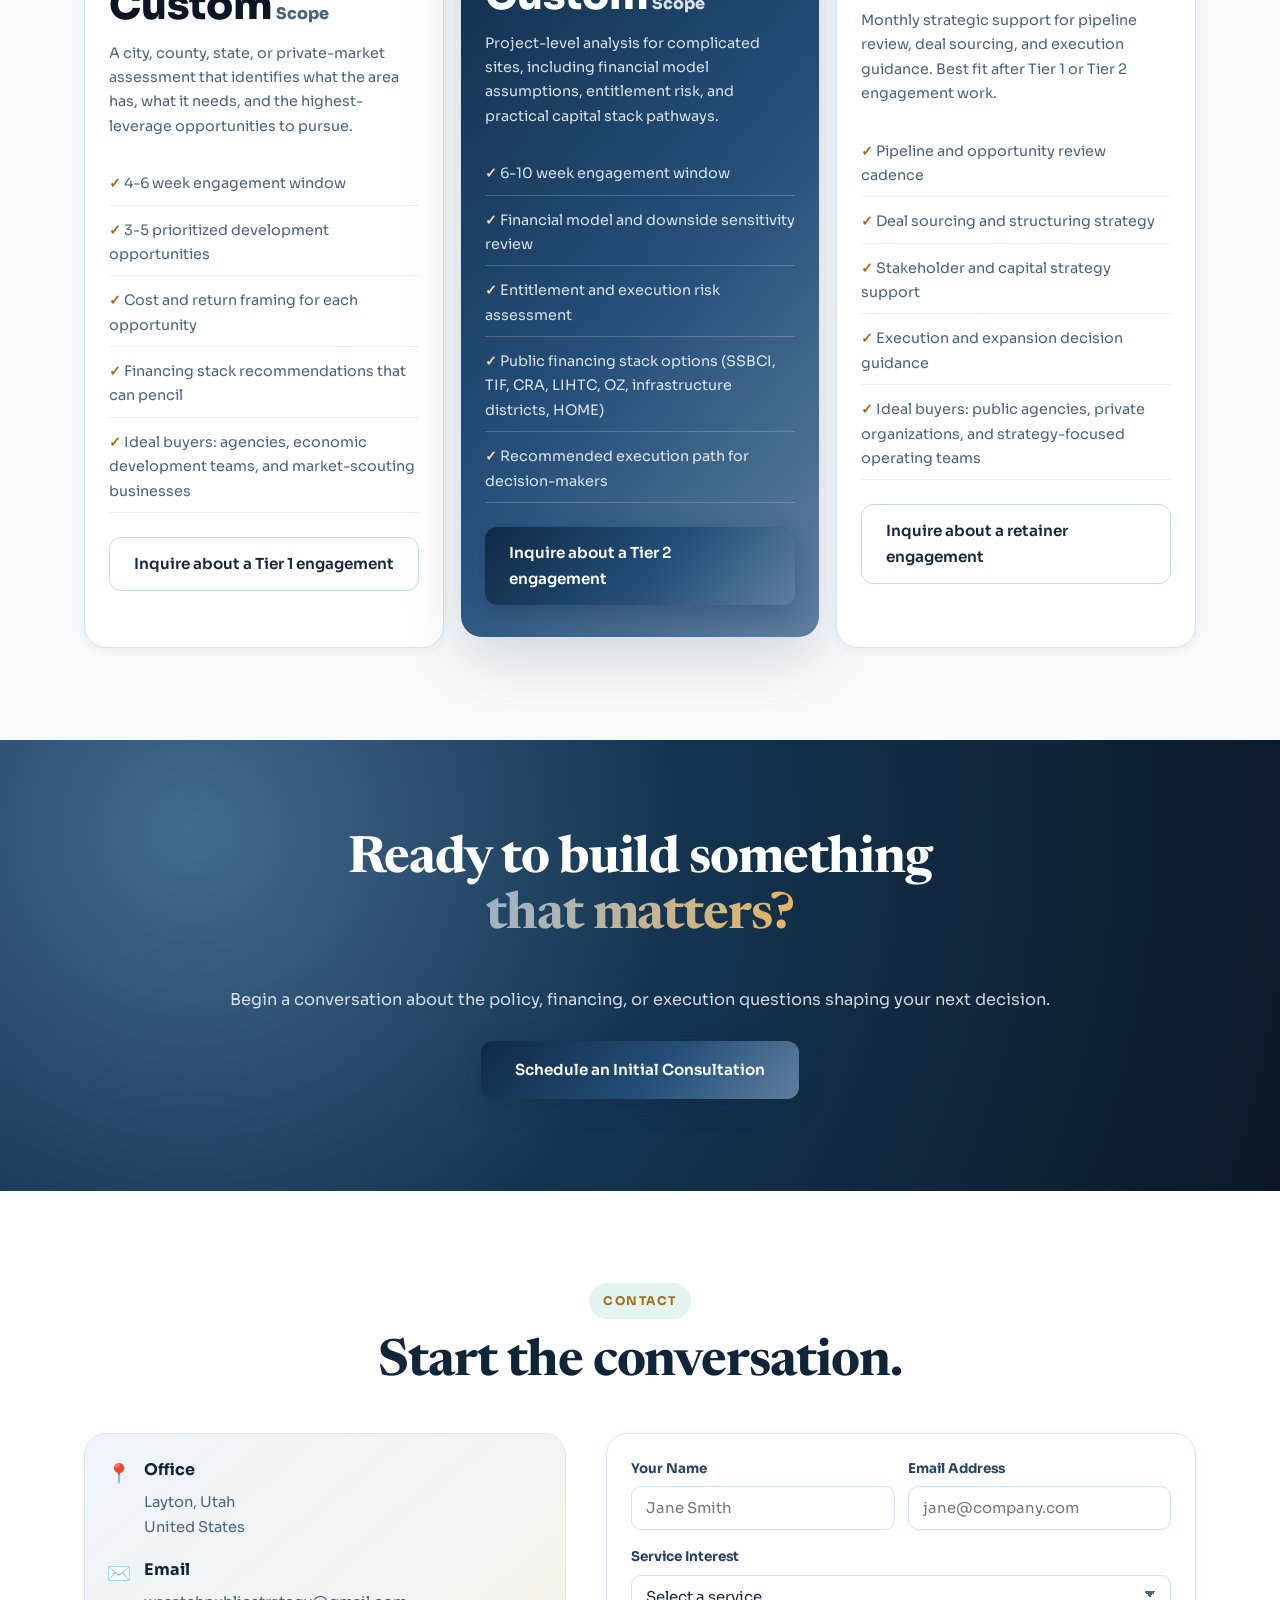
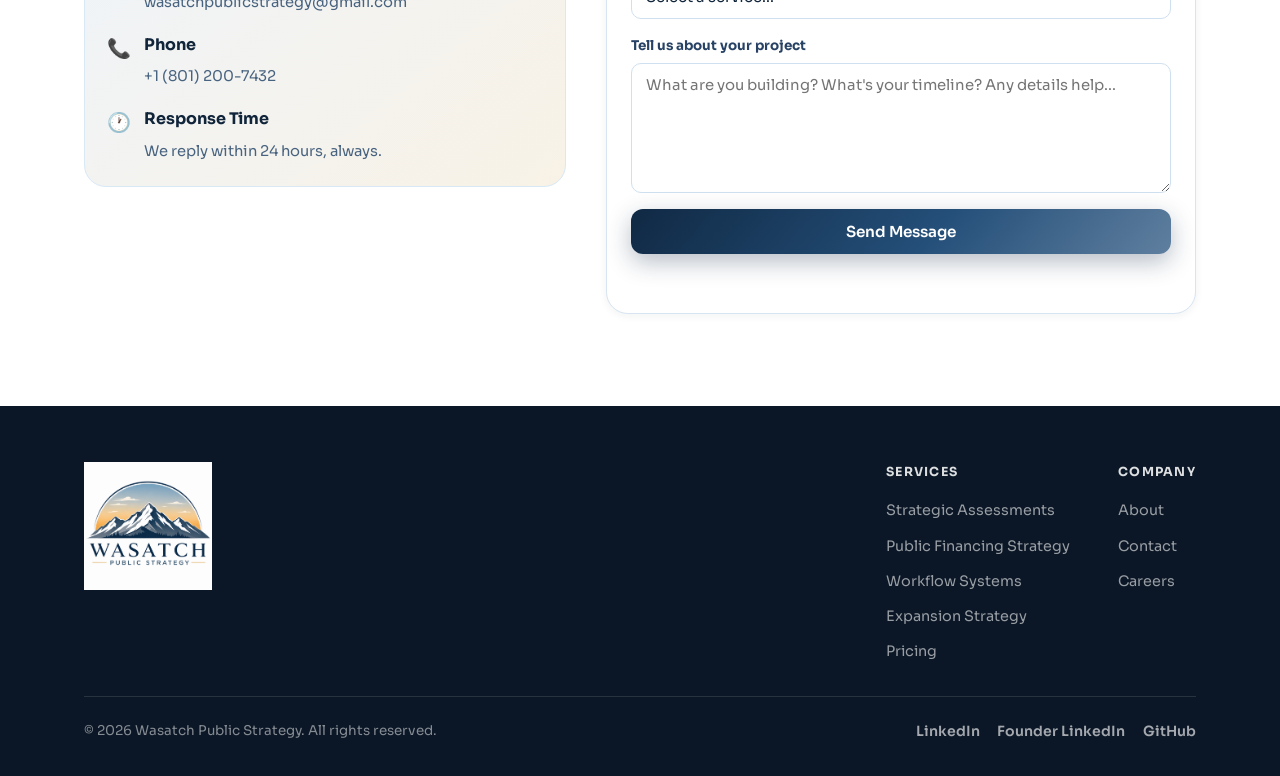
==== commit 50f76548: "Rename site CTAs to consultation wording" ====
--- a/index.html
+++ b/index.html
@@ -38,7 +38,7 @@
                         <li><a href="#about" class="nav-link">About</a></li>
                         <li><a href="#services" class="nav-link">Services</a></li>
                         <li><a href="#pricing" class="nav-link">Pricing</a></li>
-                        <li><a href="https://calendly.com/wasatchpublicstrategy" target="_blank" rel="noopener" class="nav-link nav-cta">Begin a Conversation</a></li>
+                        <li><a href="https://calendly.com/wasatchpublicstrategy" target="_blank" rel="noopener" class="nav-link nav-cta">Schedule an Initial Consultation</a></li>
                     </ul>
                 </div>
             </div>
@@ -58,7 +58,7 @@
             <h1>Strategy at the intersection of<br><span class="gradient-text">government, capital, and industry.</span></h1>
             <p>Wasatch Public Strategy is a Utah-based advisory firm serving cities and counties, aerospace and defense companies, and the developers building the state's next decade of growth. The firm pairs senior public-private partnership leadership with AI-enabled analysis to deliver decision-grade work at the speed today's projects require.</p>
             <div class="hero-actions">
-                <a href="https://calendly.com/wasatchpublicstrategy" target="_blank" rel="noopener" class="btn btn-primary">Begin a Conversation</a>
+                <a href="https://calendly.com/wasatchpublicstrategy" target="_blank" rel="noopener" class="btn btn-primary">Schedule an Initial Consultation</a>
             </div>
         </div>
         <div class="hero-scroll-indicator">
@@ -278,7 +278,7 @@
                 <h2>Ready to build something<br><span class="gradient-text">that matters?</span></h2>
                 <p>Begin a conversation about the policy, financing, or execution questions shaping your next decision.</p>
                 <div class="cta-actions">
-                    <a href="https://calendly.com/wasatchpublicstrategy" target="_blank" rel="noopener" class="btn btn-primary btn-lg">Begin a Conversation</a>
+                    <a href="https://calendly.com/wasatchpublicstrategy" target="_blank" rel="noopener" class="btn btn-primary btn-lg">Schedule an Initial Consultation</a>
                 </div>
             </div>
         </div>
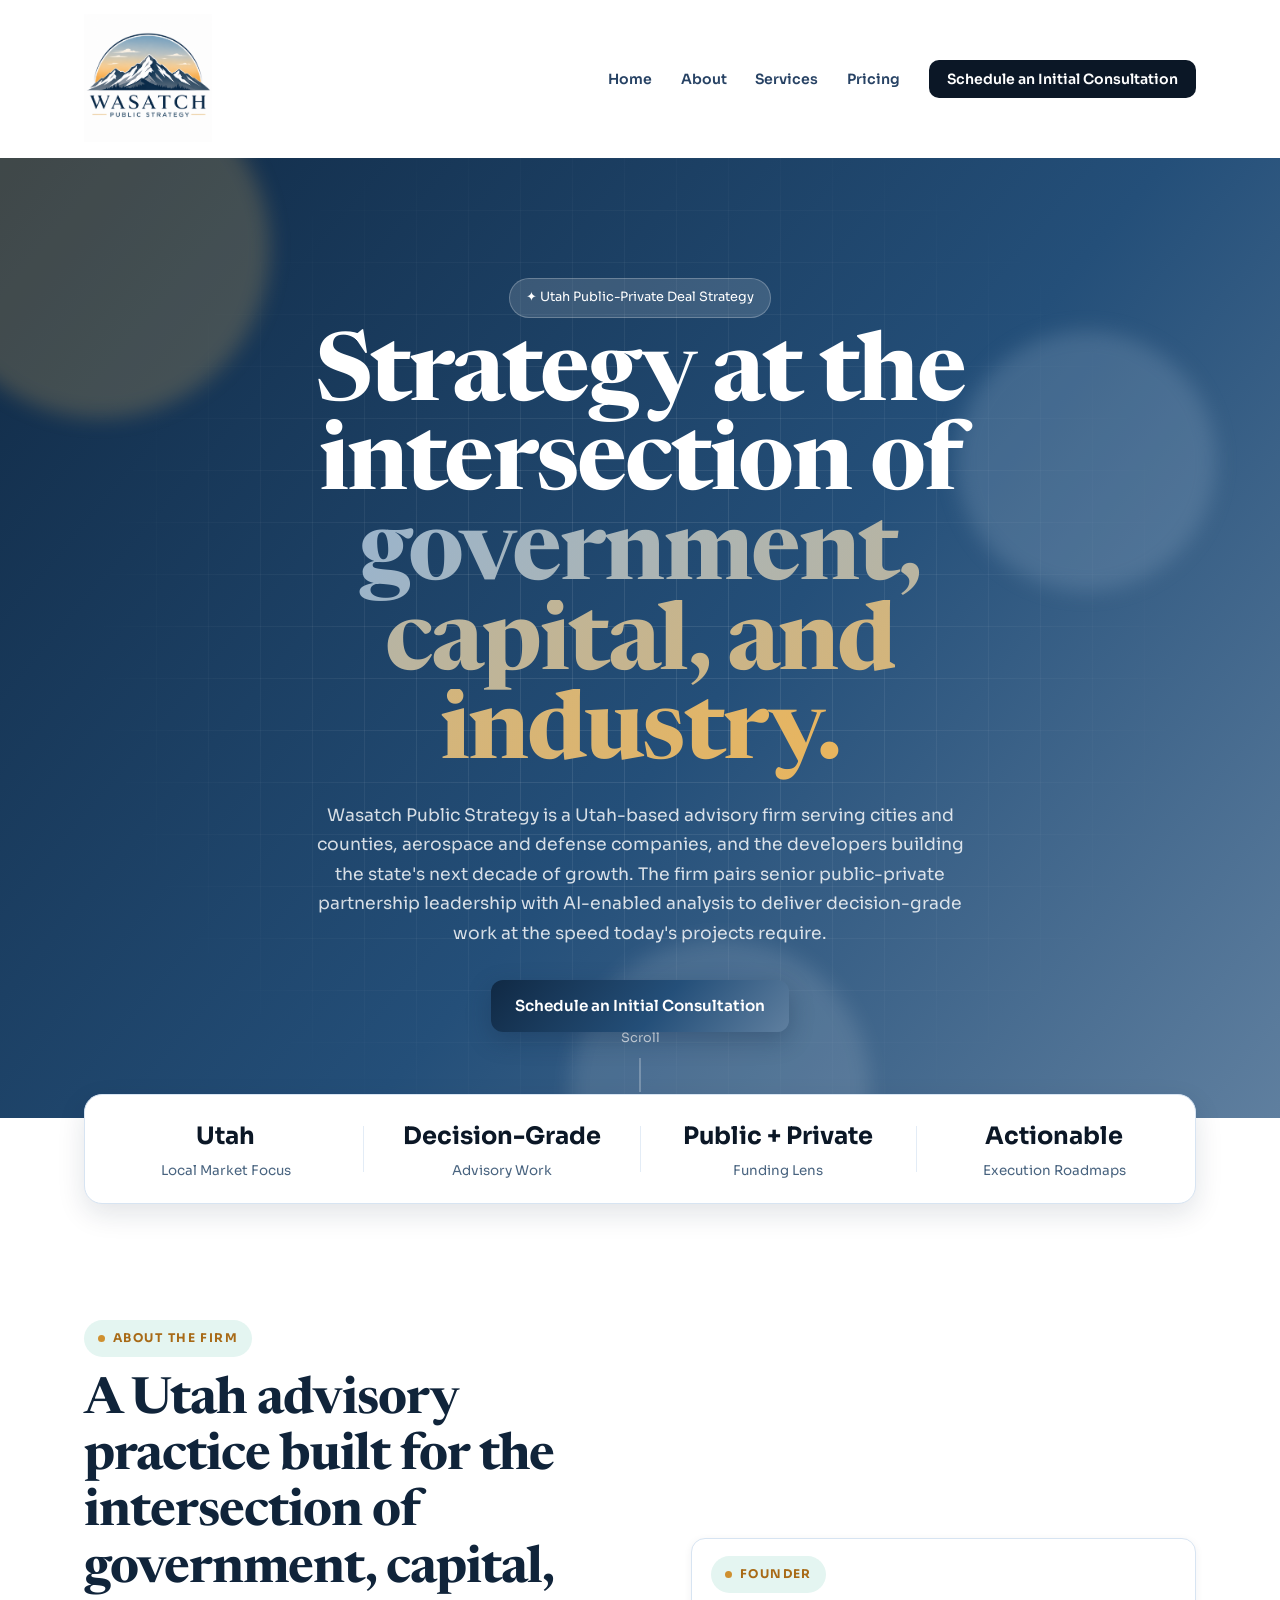
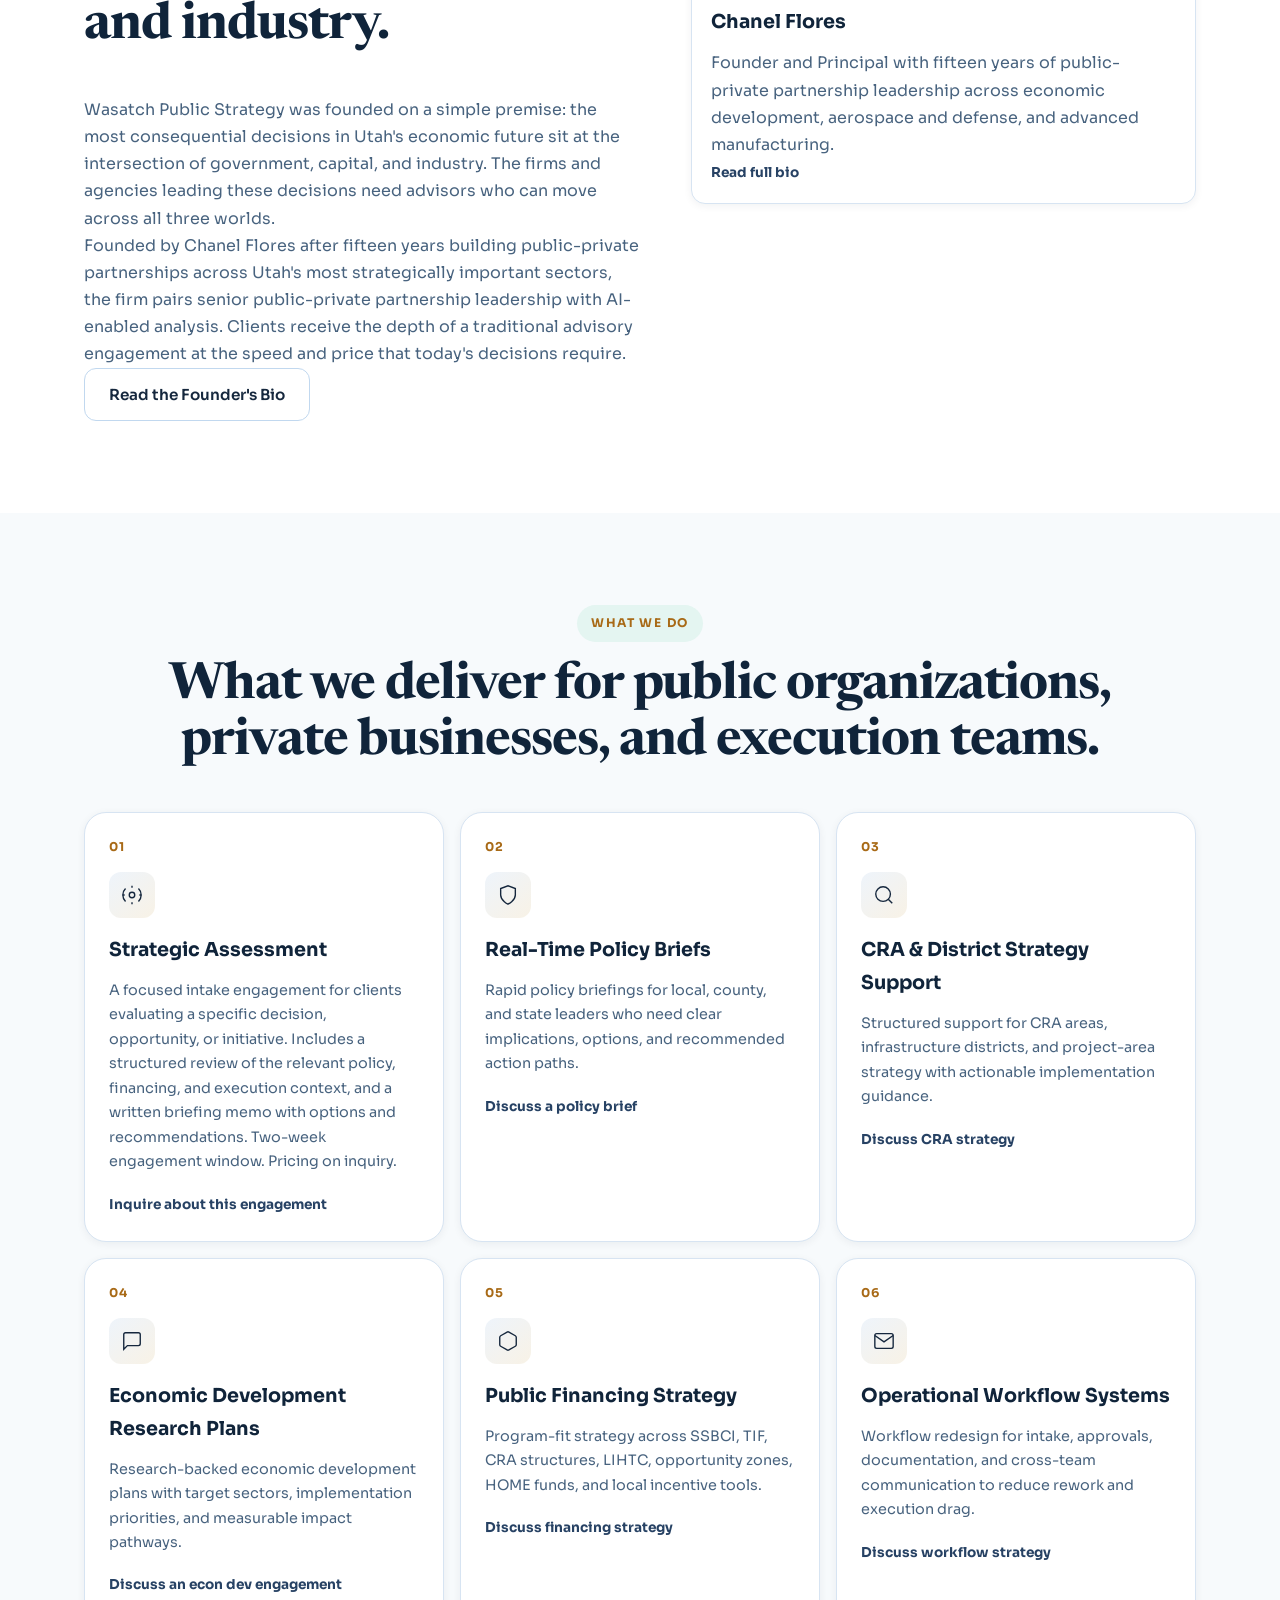
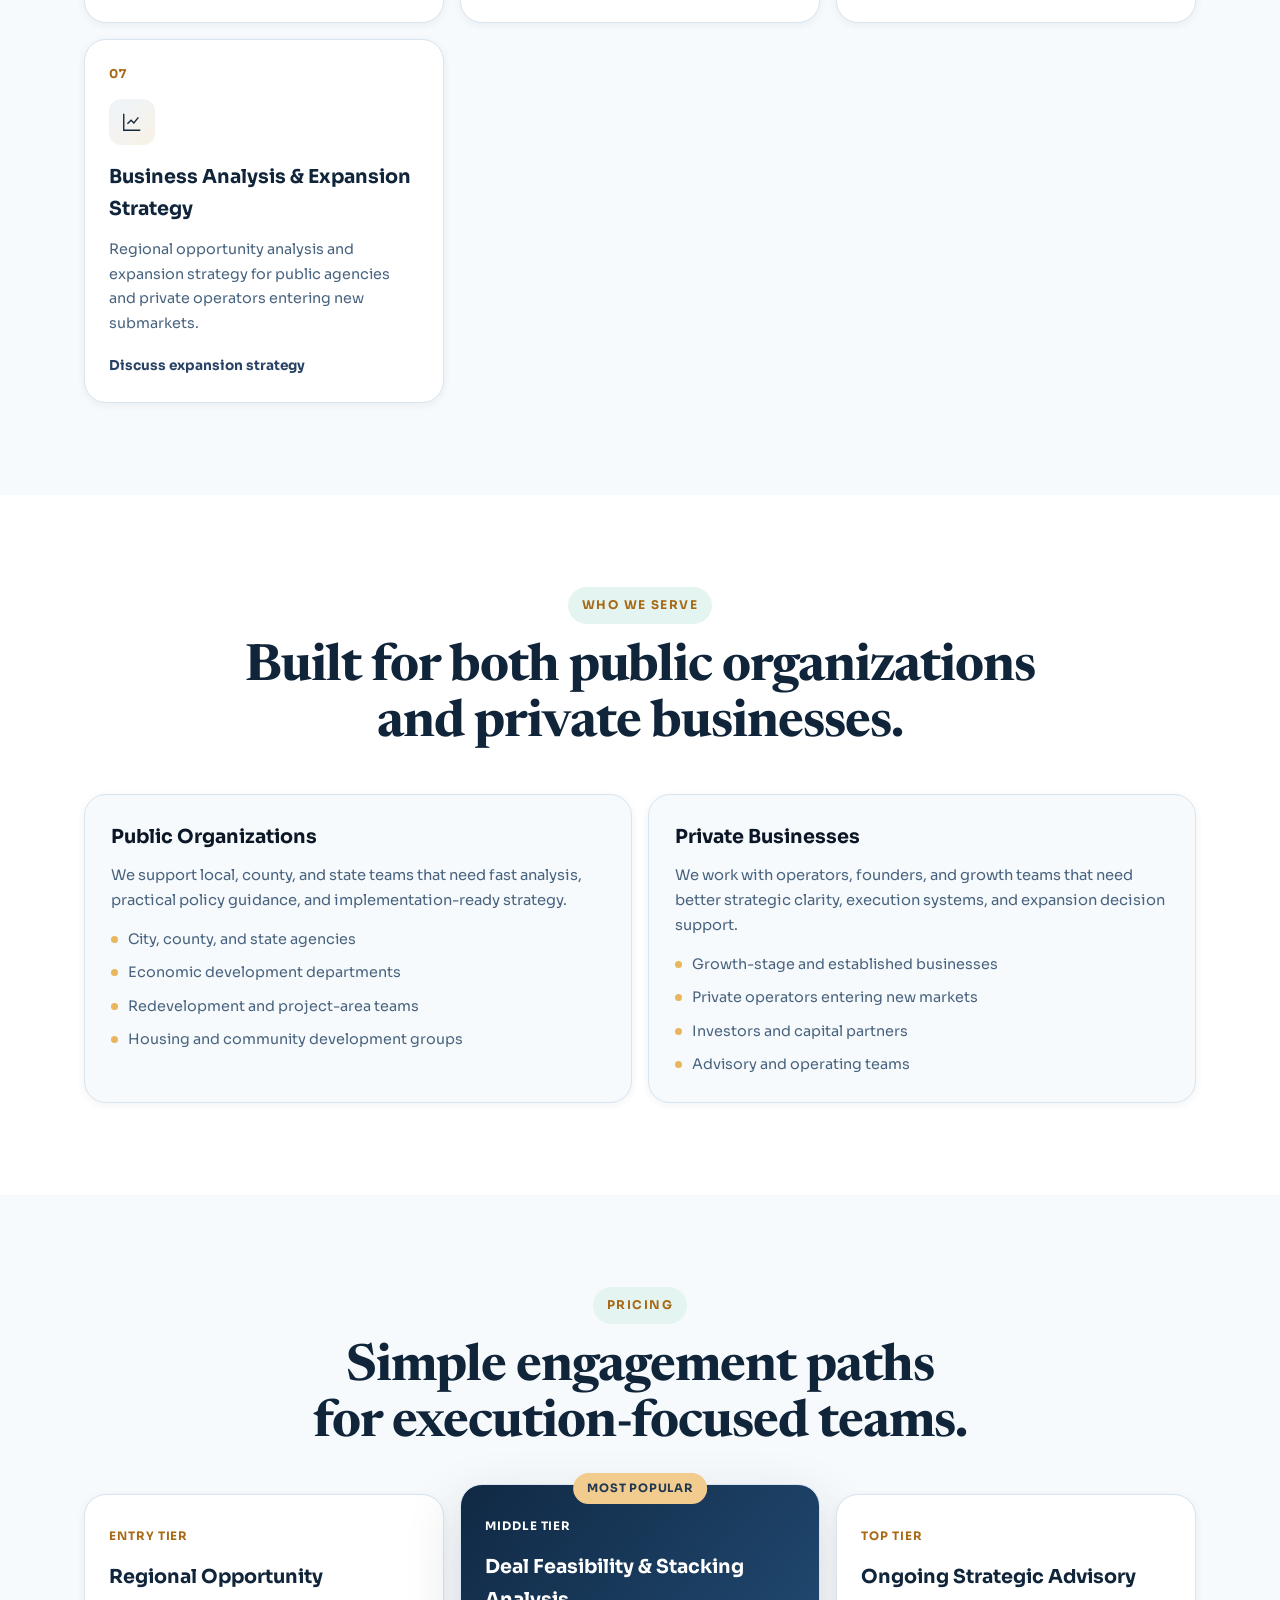
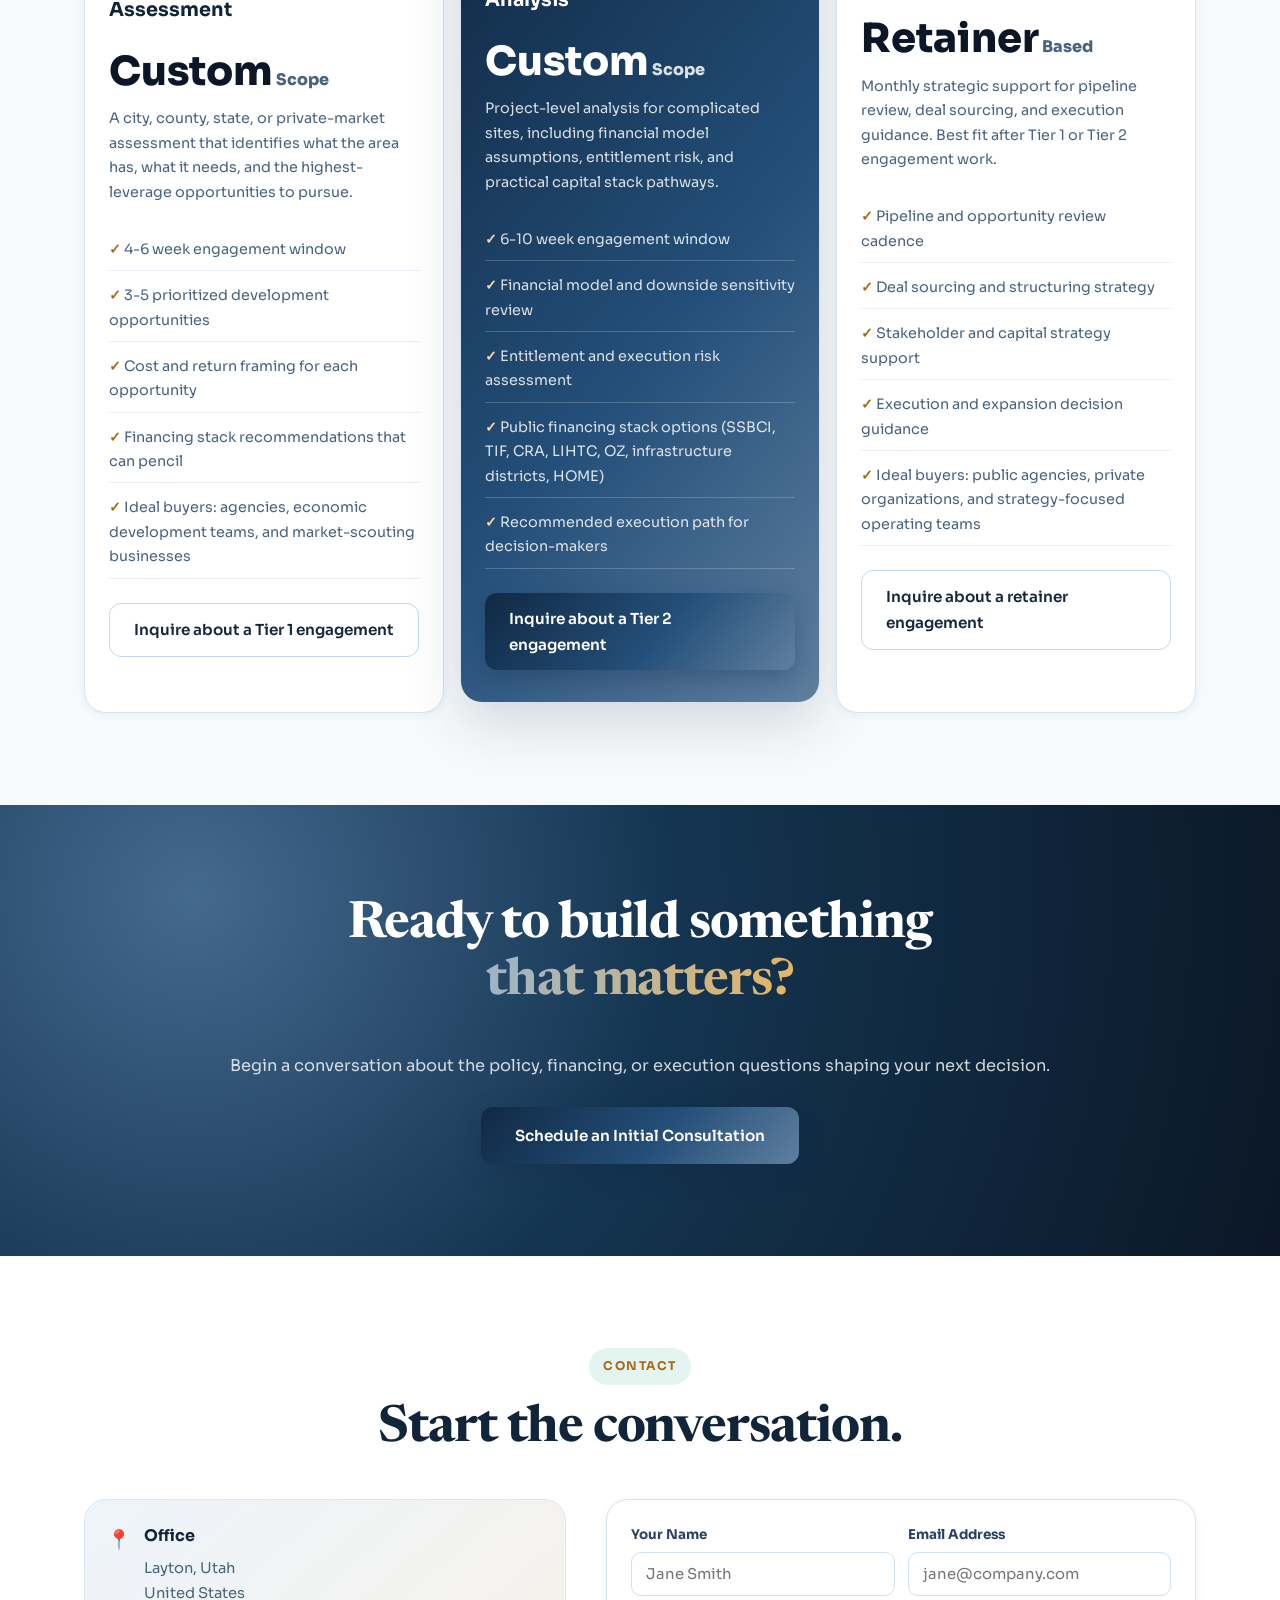
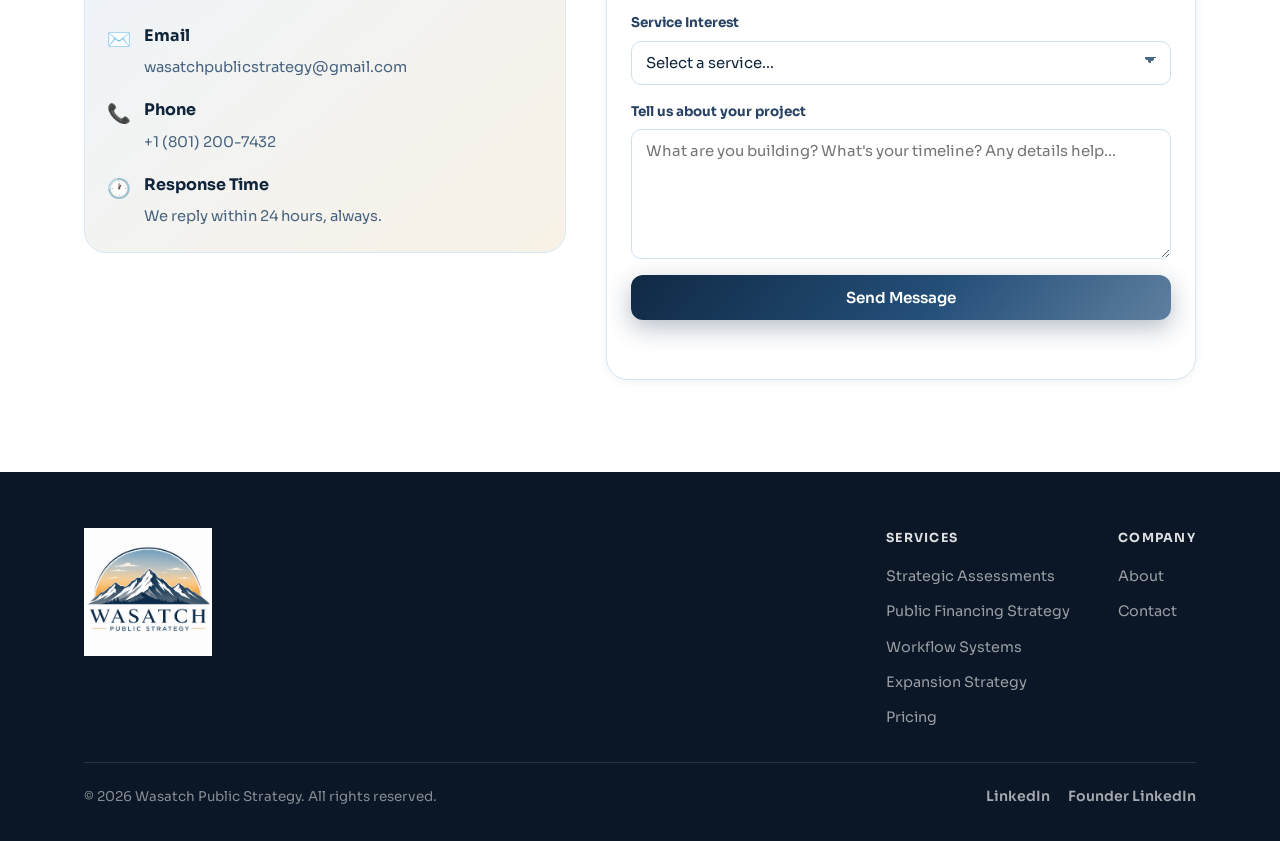
==== commit 00a1004a: "Add founder bio about page and homepage about update" ====
--- a/index.html
+++ b/index.html
@@ -35,7 +35,7 @@
                     </button>
                     <ul class="nav-menu" id="navMenu">
                         <li><a href="#home" class="nav-link">Home</a></li>
-                        <li><a href="#about" class="nav-link">About</a></li>
+                        <li><a href="about.html" class="nav-link">About</a></li>
                         <li><a href="#services" class="nav-link">Services</a></li>
                         <li><a href="#pricing" class="nav-link">Pricing</a></li>
                         <li><a href="https://calendly.com/wasatchpublicstrategy" target="_blank" rel="noopener" class="nav-link nav-cta">Schedule an Initial Consultation</a></li>
@@ -87,28 +87,18 @@
         <div class="container">
             <div class="about-layout">
                 <div class="about-text">
-                    <div class="section-label">Who We Are</div>
-                    <h2 class="left-aligned">Built for public and private leaders.<br>Designed for execution.</h2>
-                    <p>Wasatch Public Strategy supports local, county, and state agencies alongside private businesses and operating teams. We translate policy, financing constraints, and market data into practical action plans teams can execute.</p>
-                    <p>From Davis County to the broader Wasatch Front, we deliver real-time policy briefs, CRA strategy support, economic development research, and deal execution frameworks that move projects forward.</p>
-                    <ul class="about-values">
-                        <li><span class="check-icon">✓</span><span>Utah-specific policy and financing context, not generic advice</span></li>
-                        <li><span class="check-icon">✓</span><span>Decision-grade briefs for city, county, state, and private teams</span></li>
-                        <li><span class="check-icon">✓</span><span>Execution systems that reduce delay and improve cross-party alignment</span></li>
-                    </ul>
+                    <div class="section-label">About the Firm</div>
+                    <h2 class="left-aligned">A Utah advisory practice built for the intersection of government, capital, and industry.</h2>
+                    <p>Wasatch Public Strategy was founded on a simple premise: the most consequential decisions in Utah's economic future sit at the intersection of government, capital, and industry. The firms and agencies leading these decisions need advisors who can move across all three worlds.</p>
+                    <p>Founded by Chanel Flores after fifteen years building public-private partnerships across Utah's most strategically important sectors, the firm pairs senior public-private partnership leadership with AI-enabled analysis. Clients receive the depth of a traditional advisory engagement at the speed and price that today's decisions require.</p>
+                    <a href="about.html" class="btn btn-outline">Read the Founder's Bio</a>
                 </div>
                 <div class="about-visual">
-                    <div class="visual-card vc-1">
-                        <h4>Policy to Action</h4>
-                        <p>Fast translation from policy constraints to practical execution</p>
-                    </div>
-                    <div class="visual-card vc-2">
-                        <h4>Public-Private Alignment</h4>
-                        <p>Capital stack and stakeholder strategy mapped early</p>
-                    </div>
-                    <div class="visual-card vc-3">
-                        <h4>Economic Development Focus</h4>
-                        <p>Growth decisions grounded in local market and community outcomes</p>
+                    <div class="visual-card founder-spotlight">
+                        <div class="section-label">Founder</div>
+                        <h3>Chanel Flores</h3>
+                        <p>Founder and Principal with fifteen years of public-private partnership leadership across economic development, aerospace and defense, and advanced manufacturing.</p>
+                        <a href="about.html" class="service-link">Read full bio</a>
                     </div>
                 </div>
             </div>
@@ -370,9 +360,8 @@
                     <div class="footer-col">
                         <h5>Company</h5>
                         <ul>
-                            <li><a href="#about">About</a></li>
+                            <li><a href="about.html">About</a></li>
                             <li><a href="#contact">Contact</a></li>
-                            <li><a href="#contact">Careers</a></li>
                         </ul>
                     </div>
                 </div>
@@ -382,7 +371,6 @@
                 <div class="social-links">
                     <a href="https://www.linkedin.com/company/112613349/" target="_blank" rel="noopener" class="social-link">LinkedIn</a>
                     <a href="https://www.linkedin.com/in/chanel-flores-47325490/" target="_blank" rel="noopener" class="social-link">Founder LinkedIn</a>
-                    <a href="#" class="social-link">GitHub</a>
                 </div>
             </div>
         </div>
--- a/assets/css/style.css
+++ b/assets/css/style.css
@@ -413,6 +413,9 @@
     gap: 1rem;
 }
 
+.founder-spotlight { padding: 1.4rem; }
+.founder-spotlight .section-label { margin-bottom: 0.8rem; }
+
 .visual-card {
     background: var(--white);
     border: 1px solid var(--border);
@@ -480,6 +483,103 @@
     left: 0;
     top: 0.55rem;
 }
+
+.about-page-hero {
+    padding: 130px 24px 72px;
+    background: var(--gradient-main);
+    color: var(--white);
+}
+
+.about-page-hero h1 { margin-bottom: 1rem; }
+
+.about-page-hero .section-label {
+    background: rgba(255,255,255,0.18);
+    color: #f7d39f;
+}
+
+.about-page-hero .section-label::before { background: #f7d39f; }
+
+.about-lede {
+    color: rgba(255,255,255,0.9);
+    font-size: 1.08rem;
+    max-width: 880px;
+}
+
+.about-page-section { padding: 84px 24px; }
+.about-page-alt { background: var(--sky-50); }
+
+.container.narrow { max-width: 900px; }
+
+.about-prose {
+    display: grid;
+    gap: 1rem;
+}
+
+.section-intro {
+    text-align: center;
+    margin: -1.4rem auto 2rem;
+    max-width: 780px;
+}
+
+.practice-grid,
+.experience-grid {
+    display: grid;
+    grid-template-columns: repeat(3, minmax(0, 1fr));
+    gap: 1rem;
+}
+
+.practice-card,
+.experience-card {
+    background: var(--white);
+    border: 1px solid var(--border);
+    border-radius: var(--radius-lg);
+    box-shadow: var(--shadow-sm);
+    padding: 1.4rem;
+}
+
+.founder-role {
+    margin: -1.5rem 0 1.6rem;
+    font-style: italic;
+    color: var(--ink-700);
+}
+
+.plain-list {
+    display: grid;
+    gap: 0.55rem;
+    margin-bottom: 2rem;
+}
+
+.plain-list li {
+    color: var(--text-soft);
+    padding-left: 1.1rem;
+    position: relative;
+}
+
+.plain-list li::before {
+    content: '';
+    width: 7px;
+    height: 7px;
+    border-radius: 999px;
+    background: var(--pine-500);
+    position: absolute;
+    left: 0;
+    top: 0.62rem;
+}
+
+.education-list {
+    display: grid;
+    gap: 1rem;
+    grid-template-columns: repeat(2, minmax(0, 1fr));
+}
+
+.education-list article {
+    background: var(--white);
+    border: 1px solid var(--border);
+    border-radius: var(--radius);
+    padding: 1rem 1.2rem;
+}
+
+.education-list p { margin-top: 0.25rem; }
 
 .service-card {
     background: var(--white);
@@ -772,7 +872,9 @@
 
 @media (max-width: 1080px) {
     .services-grid,
-    .pricing-grid { grid-template-columns: repeat(2, minmax(0, 1fr)); }
+    .pricing-grid,
+    .practice-grid,
+    .experience-grid { grid-template-columns: repeat(2, minmax(0, 1fr)); }
 
     .pricing-featured { transform: none; }
 }
@@ -850,7 +952,10 @@
 
     .services-grid,
     .pricing-grid,
-    .who-serve-grid { grid-template-columns: 1fr; }
+    .who-serve-grid,
+    .practice-grid,
+    .experience-grid,
+    .education-list { grid-template-columns: 1fr; }
 
     .form-row { grid-template-columns: 1fr; }
 
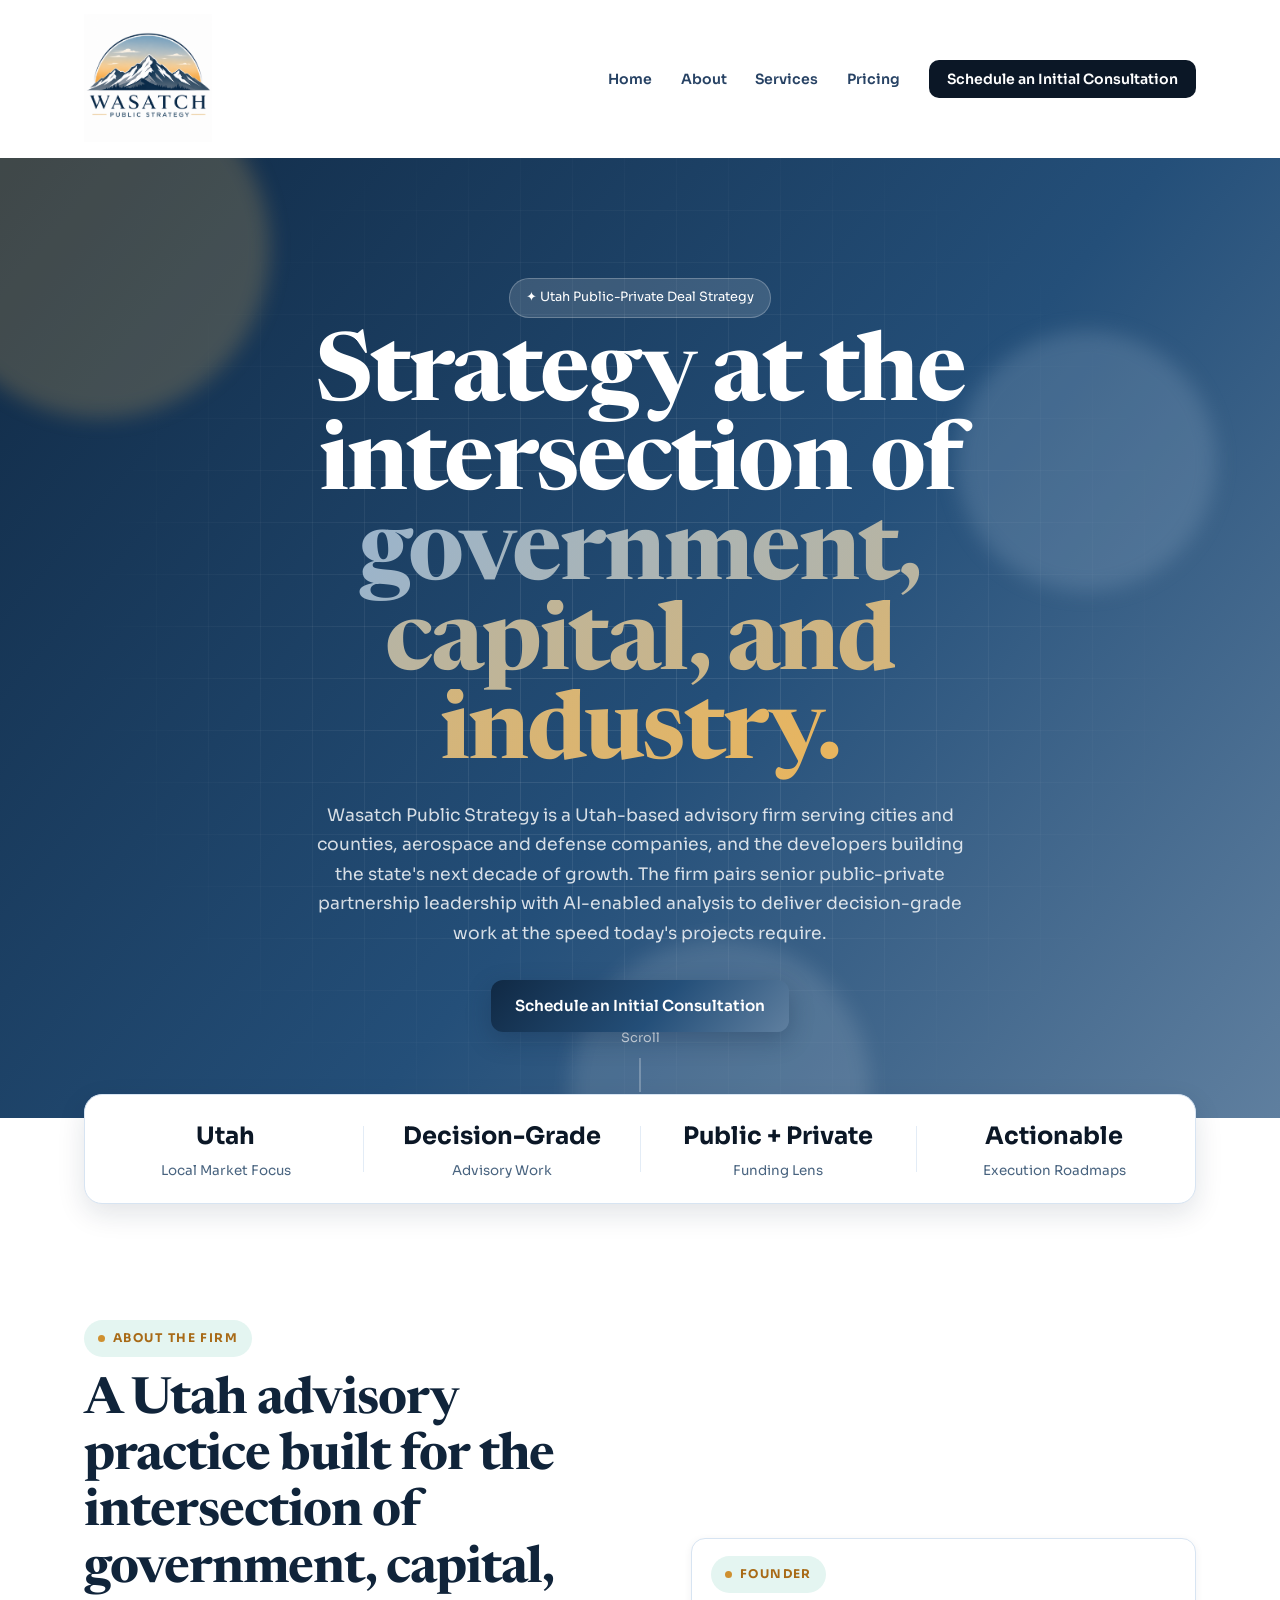
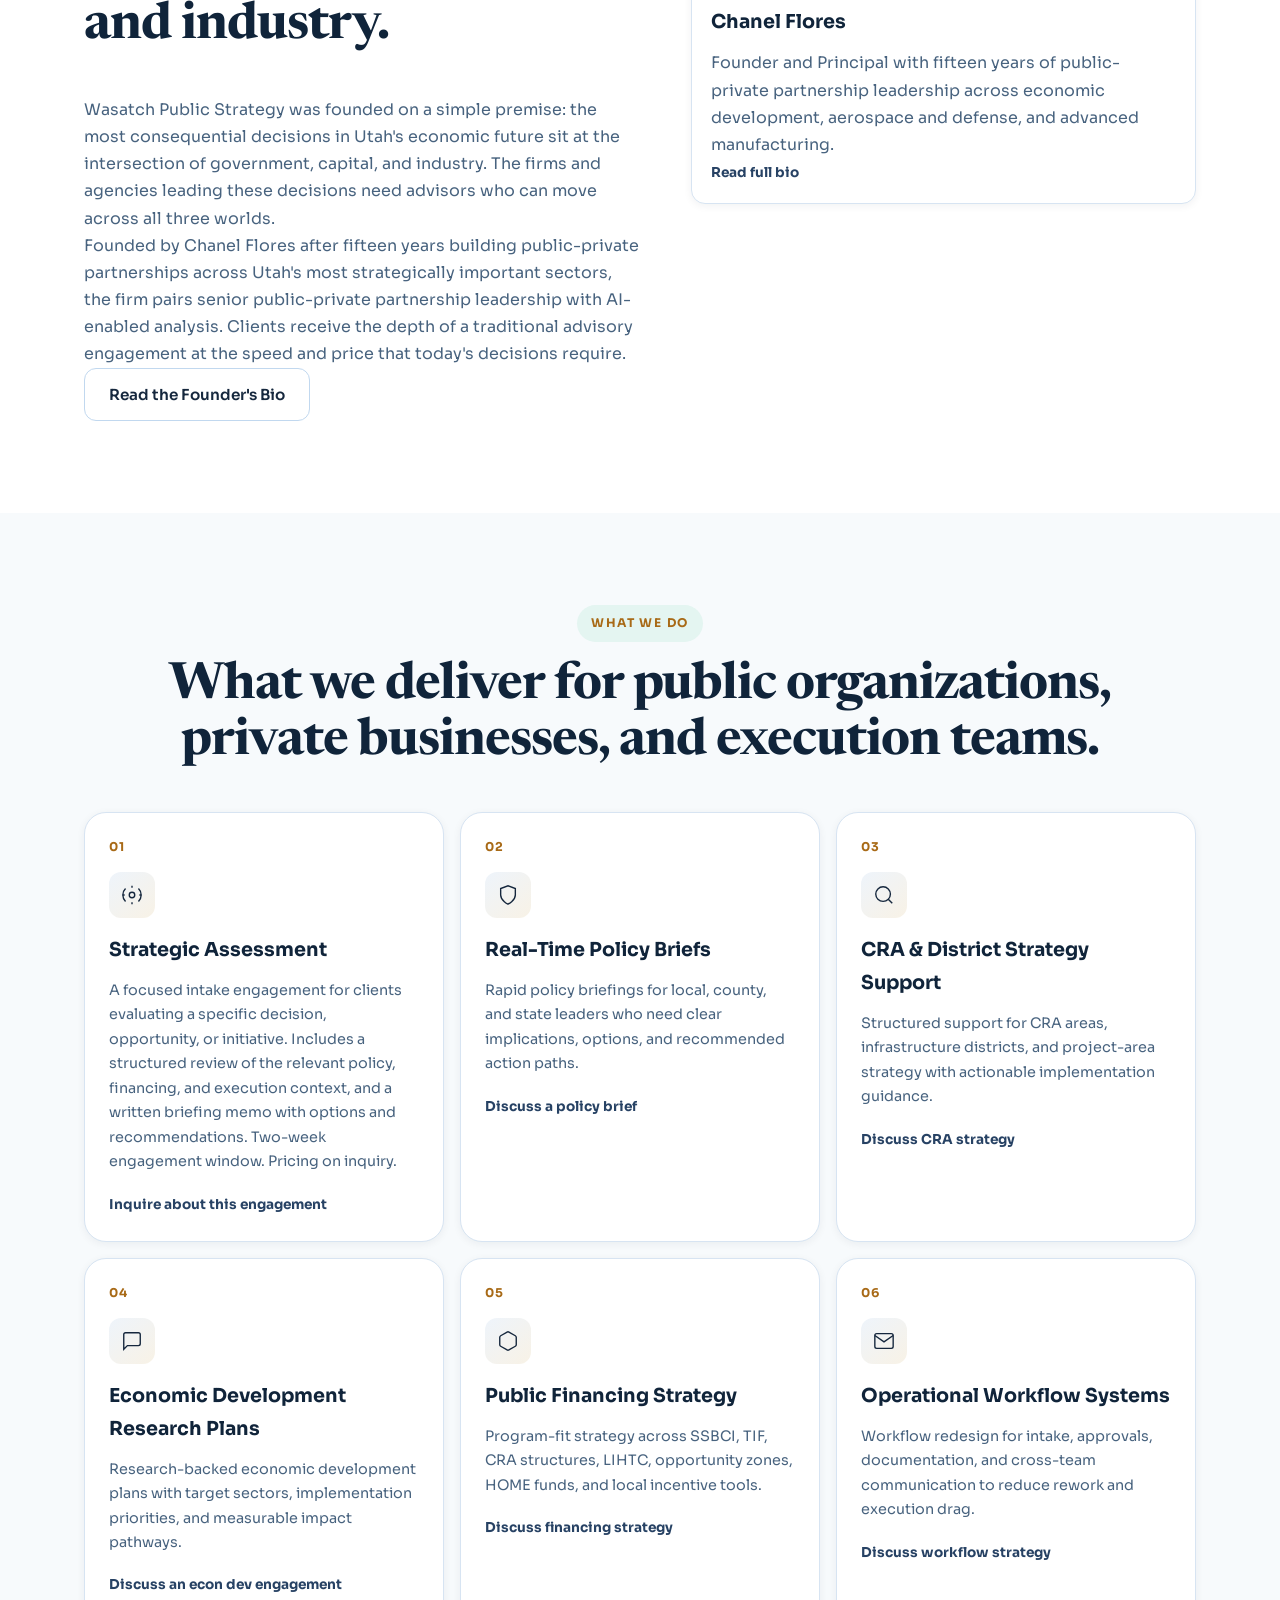
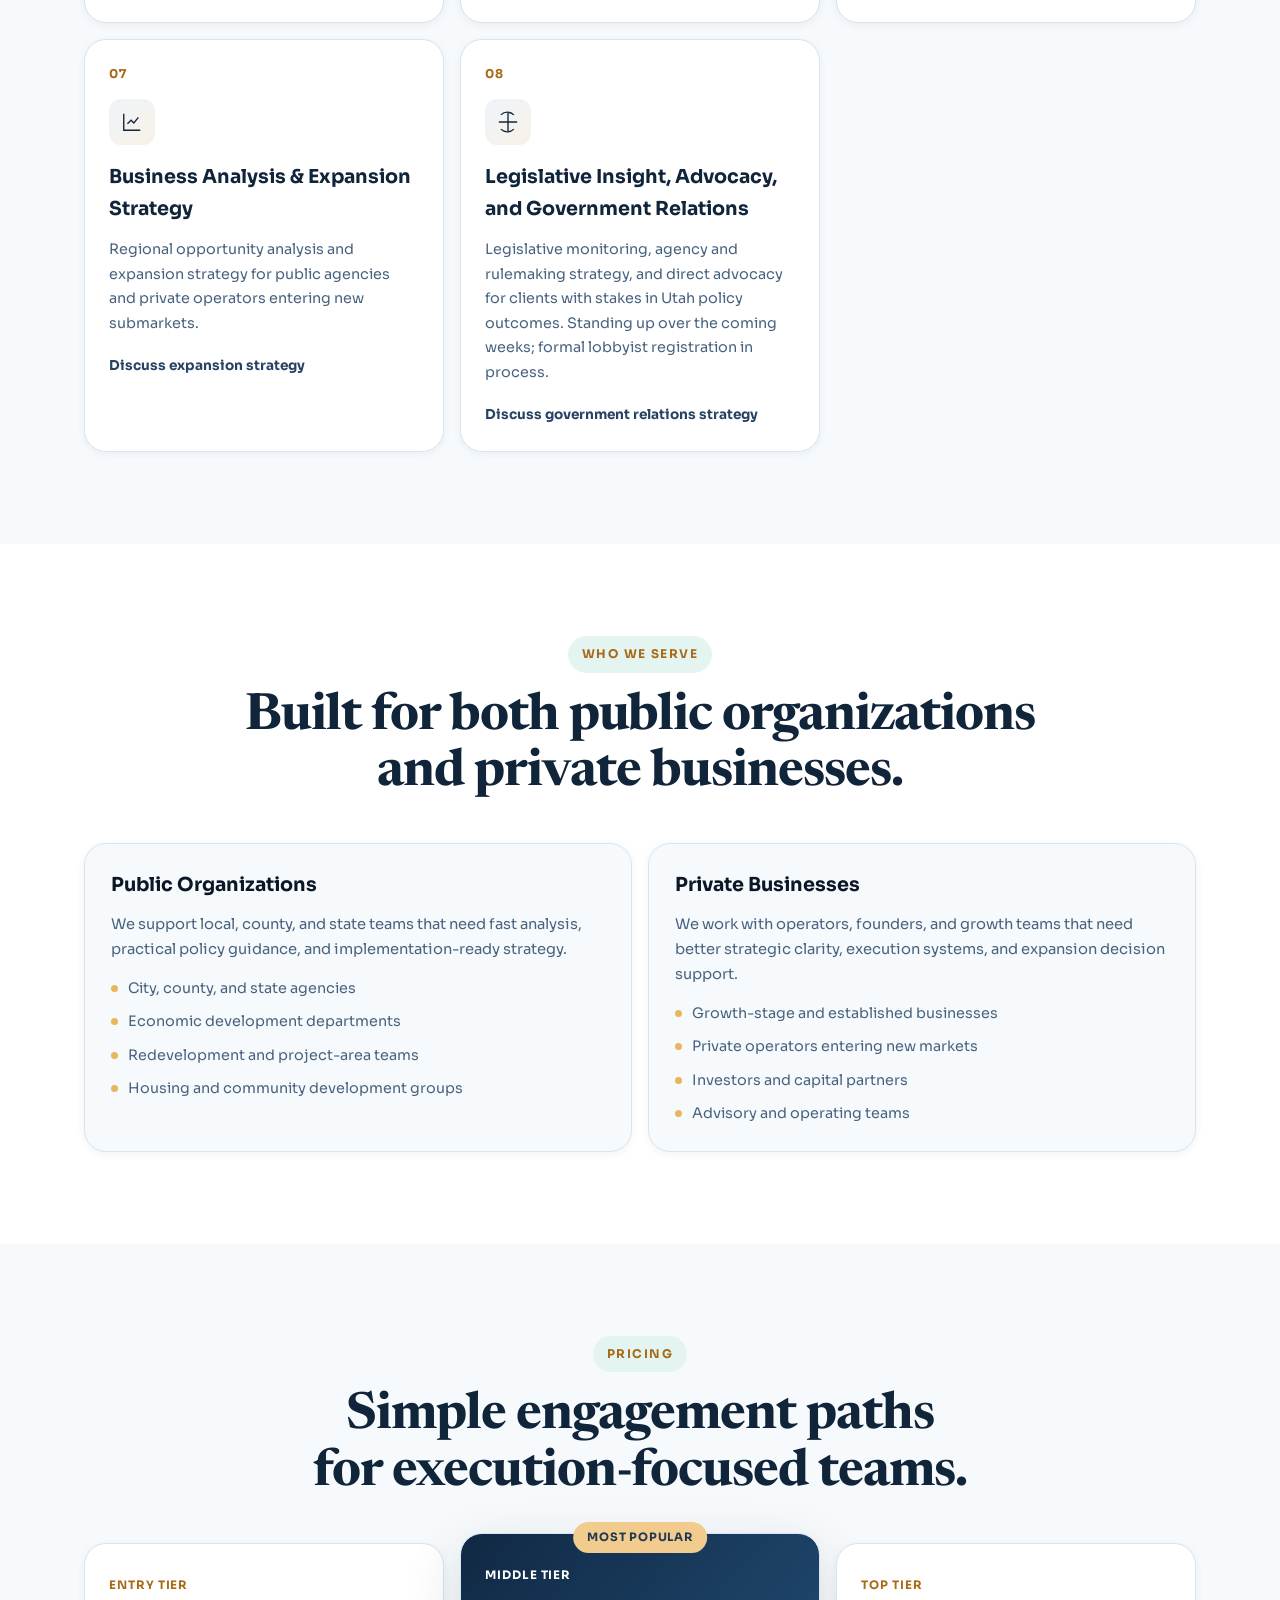
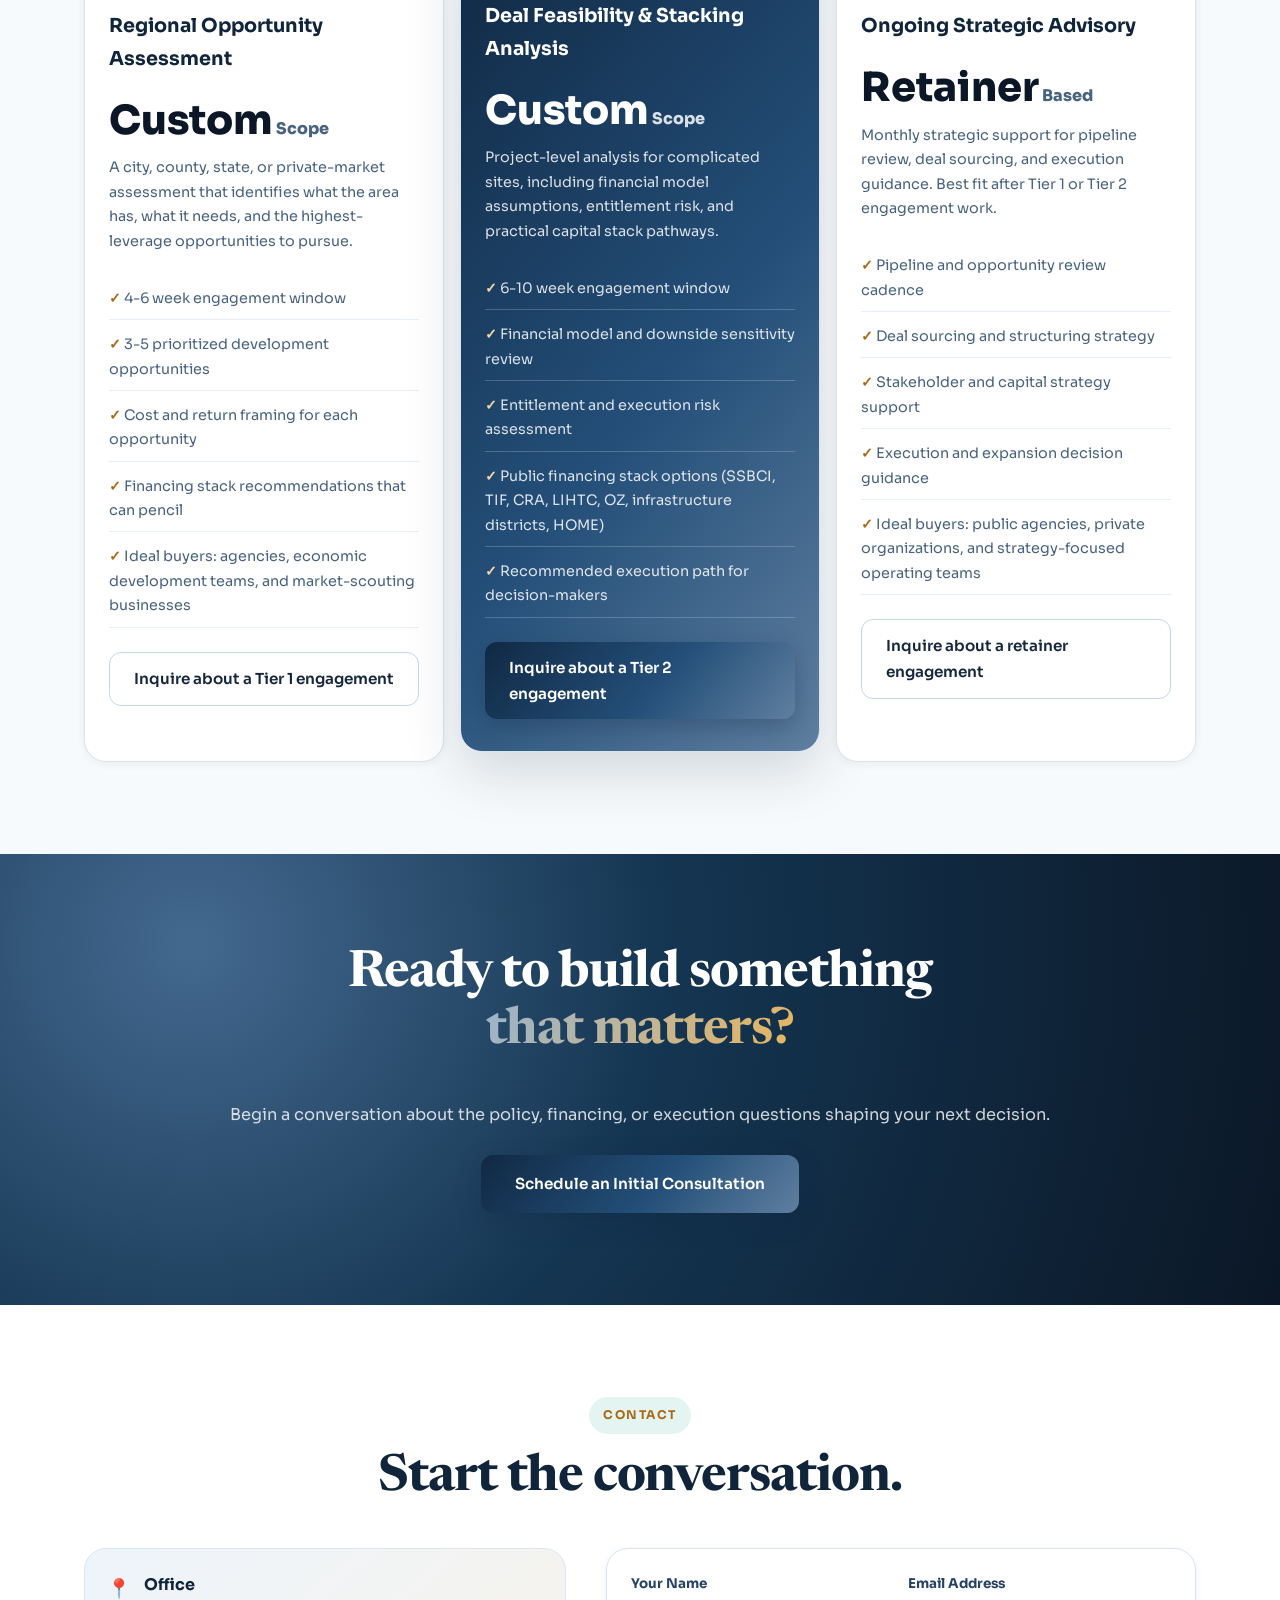
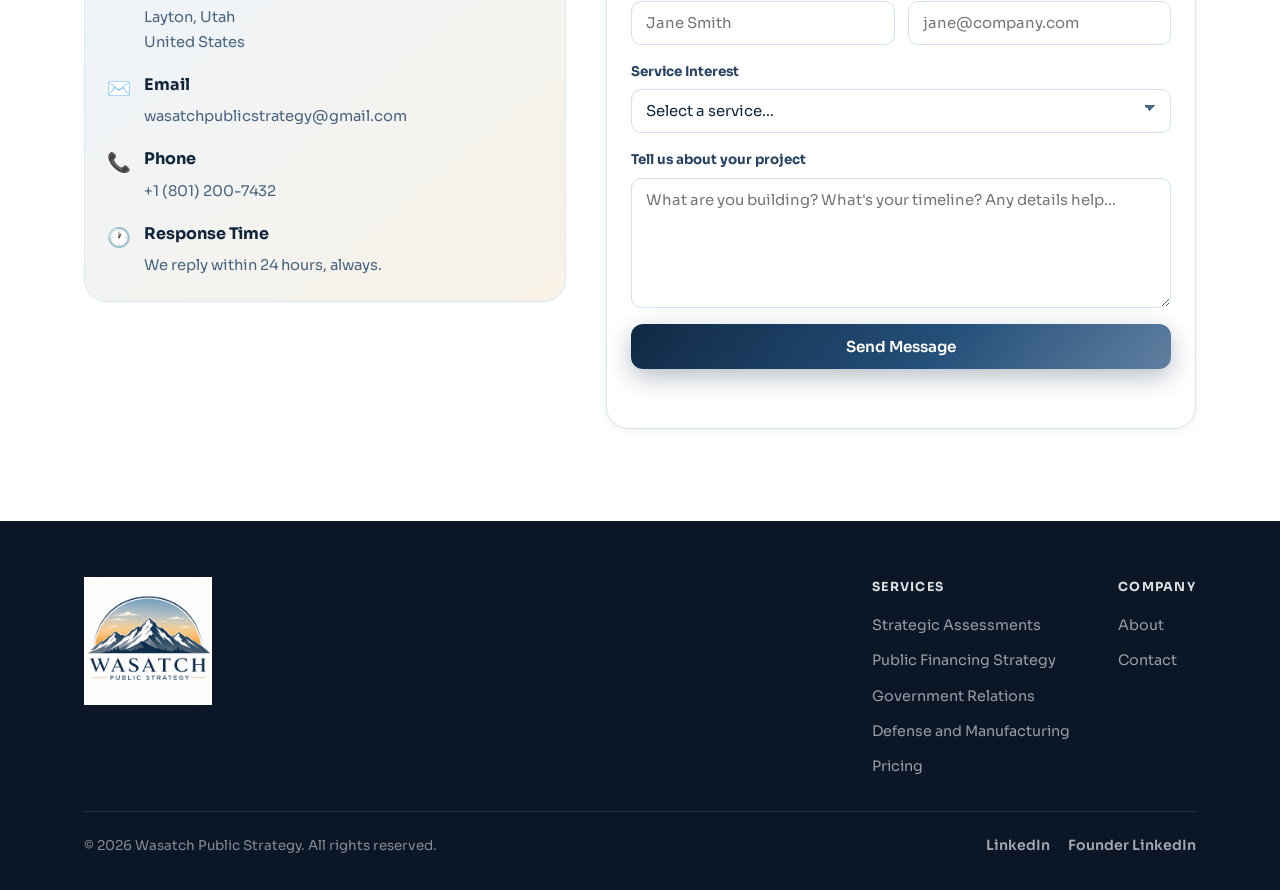
==== commit 84e6e8e4: "Add Government Relations practice (Phase 1): new service card, form option, meta description, footer" ====
--- a/index.html
+++ b/index.html
@@ -3,8 +3,8 @@
 <head>
     <meta charset="UTF-8">
     <meta name="viewport" content="width=device-width, initial-scale=1.0">
-    <meta name="description" content="Wasatch Public Strategy — Utah-focused public-private strategy, business expansion analysis, and workflow systems for public organizations and private businesses.">
-    <meta name="keywords" content="Utah public financing, policy strategy, SSBCI, CRA project areas, HOME Consortium, economic development plans, business expansion, workflow systems">
+    <meta name="description" content="Wasatch Public Strategy — Utah-based advisory firm at the intersection of economic development, defense industry strategy, public-private deal structuring, and government relations.">
+    <meta name="keywords" content="Utah public financing, government relations, lobbying, SSBCI, CRA project areas, HOME Consortium, economic development, defense industry strategy, public-private partnerships">
     <meta name="author" content="Wasatch Public Strategy">
     <meta property="og:title" content="Wasatch Public Strategy | Utah Public-Private Advisory">
     <meta property="og:description" content="We help Utah teams structure stronger deals, stack funding, and execute faster with practical strategy systems.">
@@ -174,6 +174,15 @@
                     <p>Regional opportunity analysis and expansion strategy for public agencies and private operators entering new submarkets.</p>
                     <a href="#contact" class="service-link">Discuss expansion strategy</a>
                 </div>
+                <div class="service-card">
+                    <div class="service-number">08</div>
+                    <div class="service-icon">
+                        <svg viewBox="0 0 24 24" fill="none" stroke="currentColor" stroke-width="1.5"><path d="M12 2v20m10-10H2"></path><path d="M4.22 4.22a10 10 0 0 1 14.14 0"></path><path d="M4.22 19.78a10 10 0 0 0 14.14 0"></path></svg>
+                    </div>
+                    <h3>Legislative Insight, Advocacy, and Government Relations</h3>
+                    <p>Legislative monitoring, agency and rulemaking strategy, and direct advocacy for clients with stakes in Utah policy outcomes. Standing up over the coming weeks; formal lobbyist registration in process.</p>
+                    <a href="#contact" class="service-link">Discuss government relations strategy</a>
+                </div>
             </div>
         </div>
     </section>
@@ -320,6 +329,7 @@
                             <option value="cra-strategy">CRA &amp; District Strategy Support</option>
                             <option value="econ-dev-research">Economic Development Research Plans</option>
                             <option value="public-financing">Public Financing Strategy</option>
+                            <option value="government-relations">Legislative Insight, Advocacy, and Government Relations</option>
                             <option value="expansion-strategy">Business Analysis &amp; Expansion Strategy</option>
                             <option value="other">Other / Not Sure Yet</option>
                         </select>
@@ -352,8 +362,8 @@
                         <ul>
                             <li><a href="#services">Strategic Assessments</a></li>
                             <li><a href="#services">Public Financing Strategy</a></li>
-                            <li><a href="#services">Workflow Systems</a></li>
-                            <li><a href="#services">Expansion Strategy</a></li>
+                            <li><a href="#services">Government Relations</a></li>
+                            <li><a href="#services">Defense and Manufacturing</a></li>
                             <li><a href="#pricing">Pricing</a></li>
                         </ul>
                     </div>
--- a/assets/css/style.css
+++ b/assets/css/style.css
@@ -537,6 +537,31 @@
     padding: 1.4rem;
 }
 
+.founder-layout {
+    display: grid;
+    grid-template-columns: 300px 1fr;
+    gap: 2.5rem;
+    align-items: start;
+    margin-top: 1.5rem;
+}
+
+.founder-photo img {
+    width: 100%;
+    border-radius: var(--radius-lg);
+    box-shadow: var(--shadow-md);
+    display: block;
+}
+
+@media (max-width: 700px) {
+    .founder-layout {
+        grid-template-columns: 1fr;
+    }
+    .founder-photo img {
+        max-width: 240px;
+        margin: 0 auto;
+    }
+}
+
 .founder-role {
     margin: -1.5rem 0 1.6rem;
     font-style: italic;
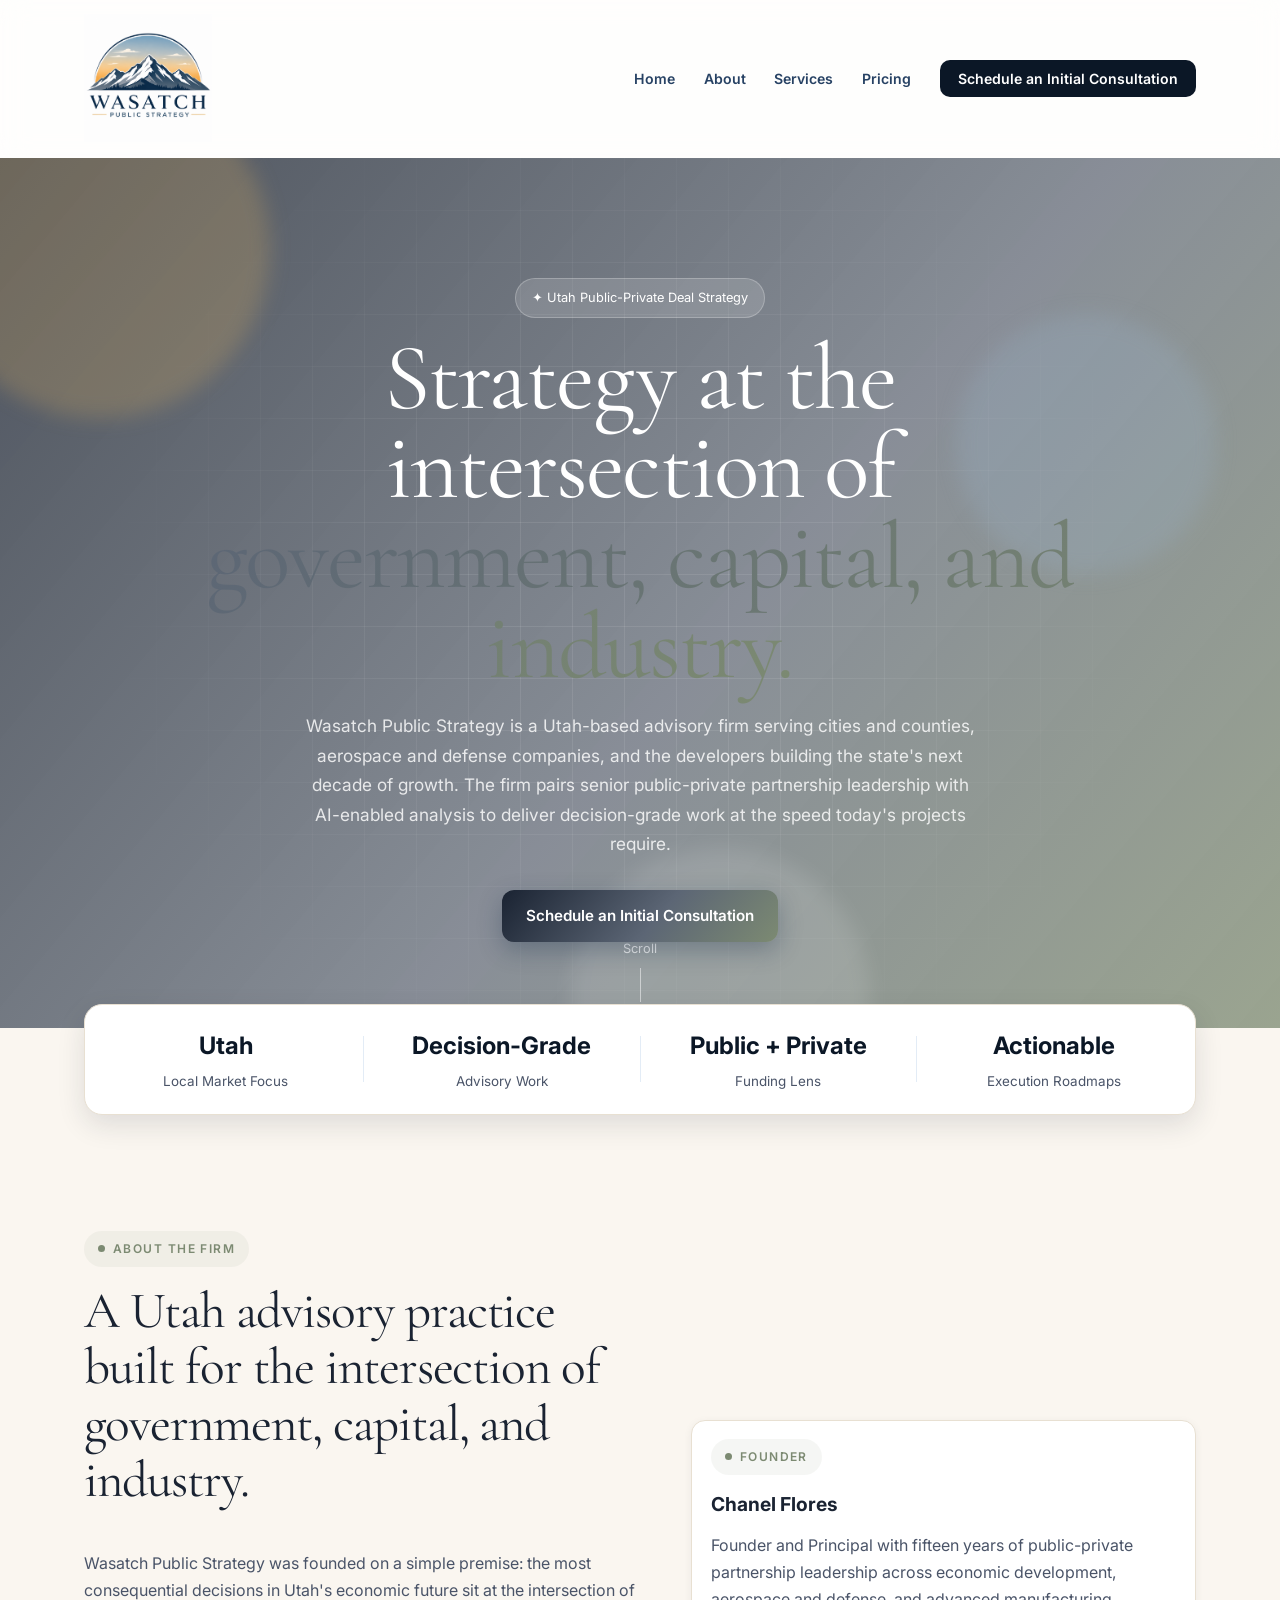
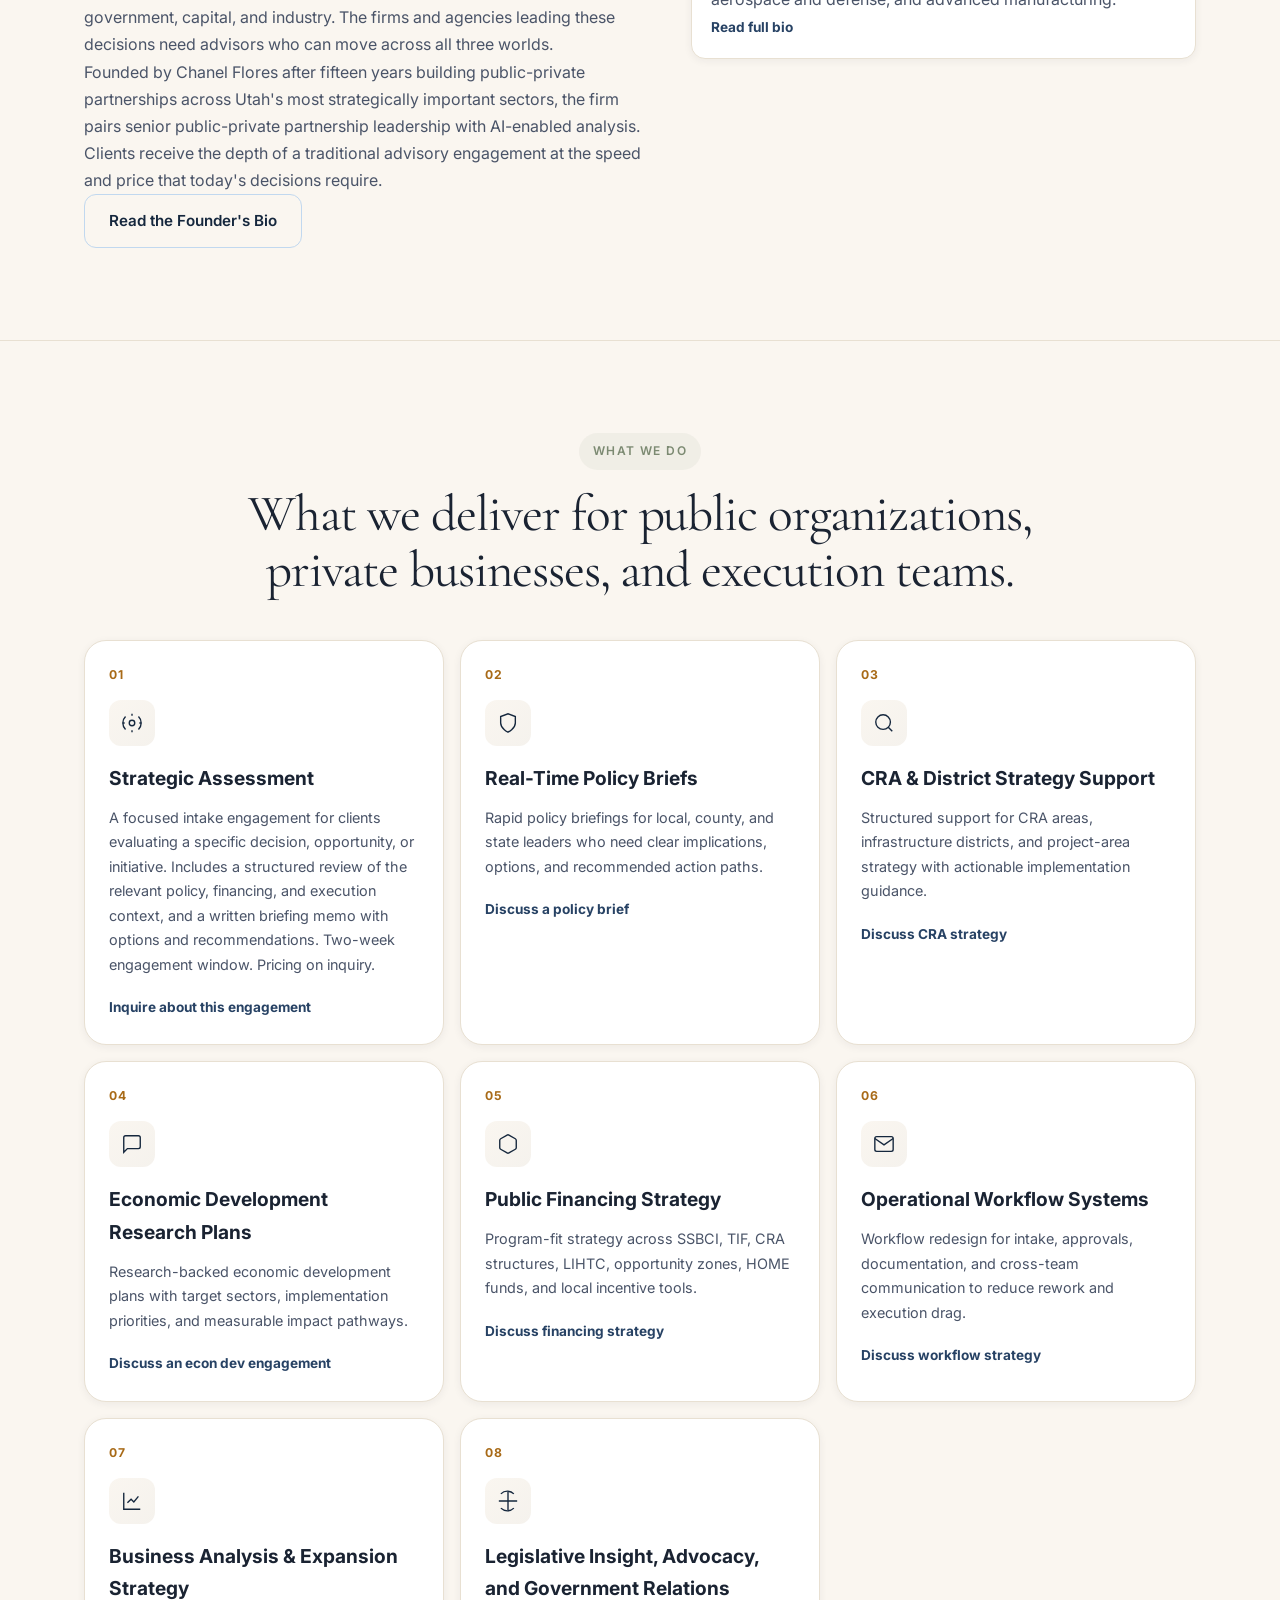
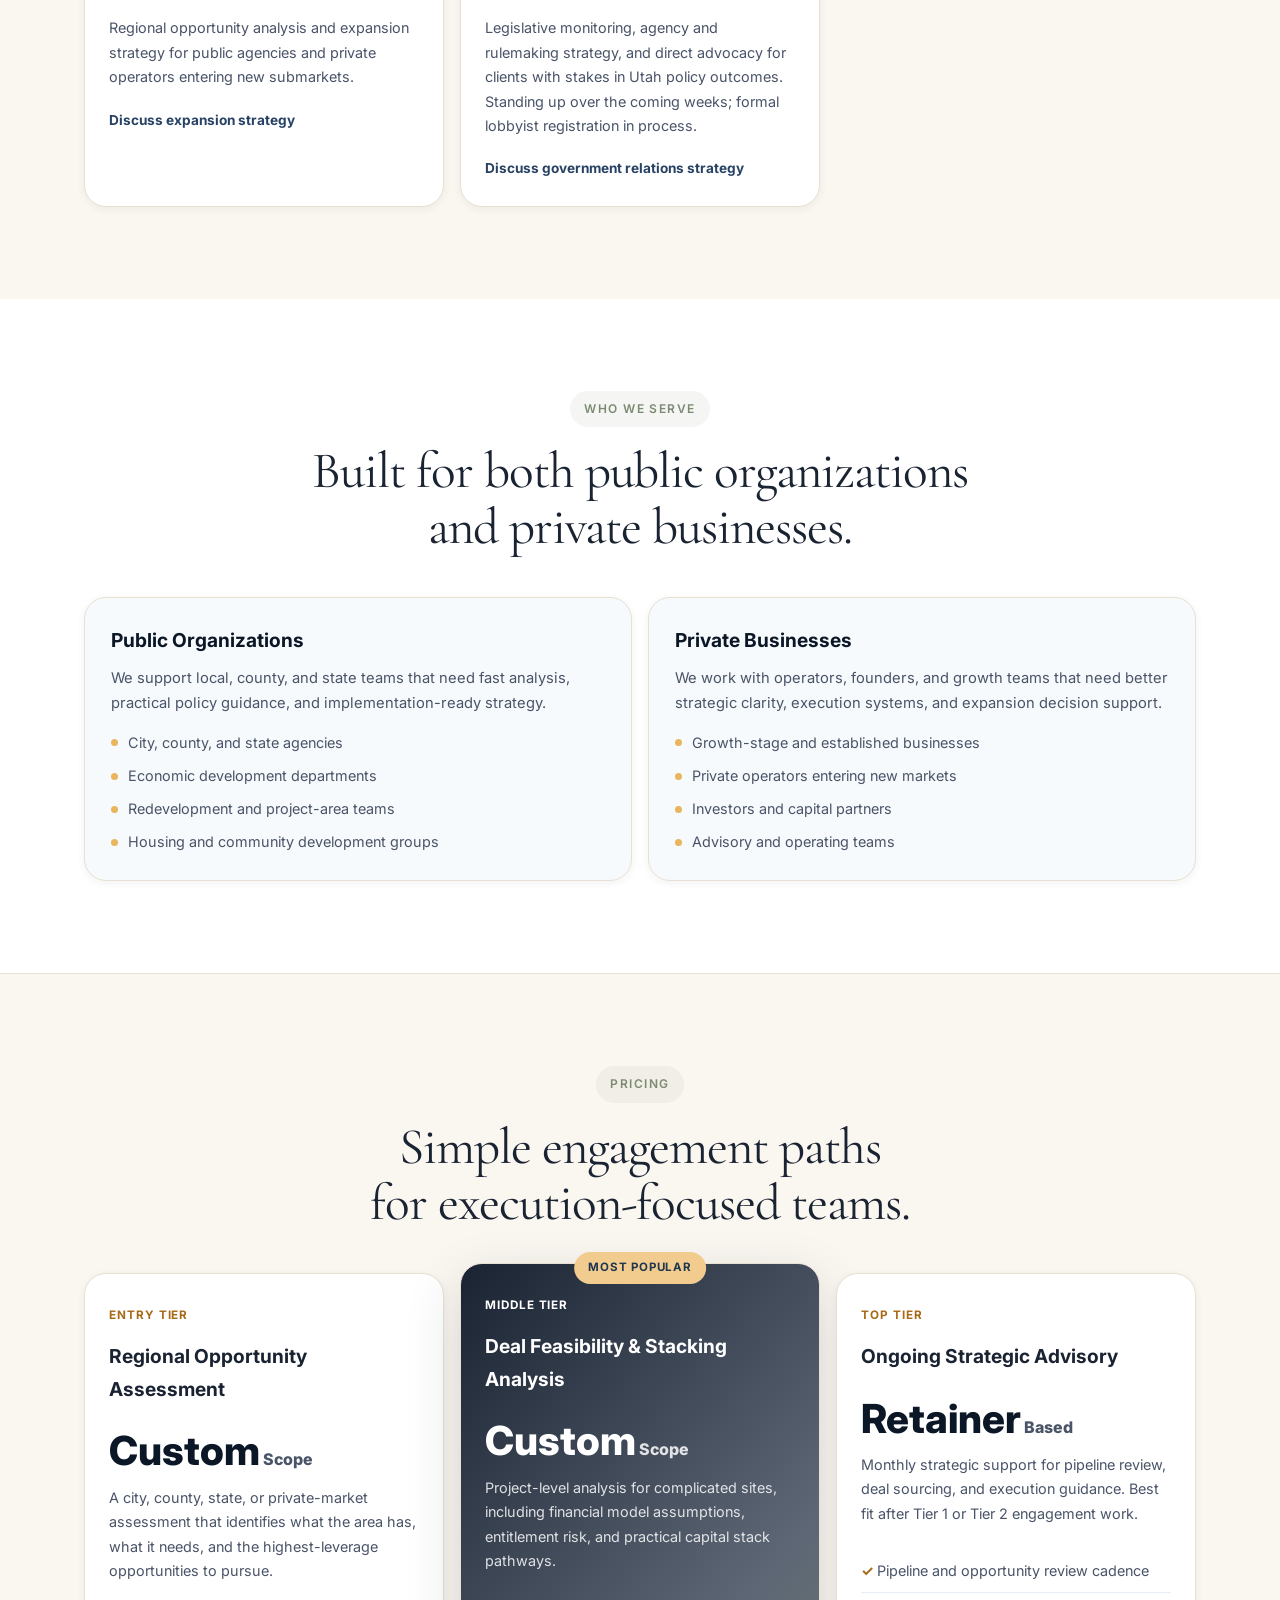
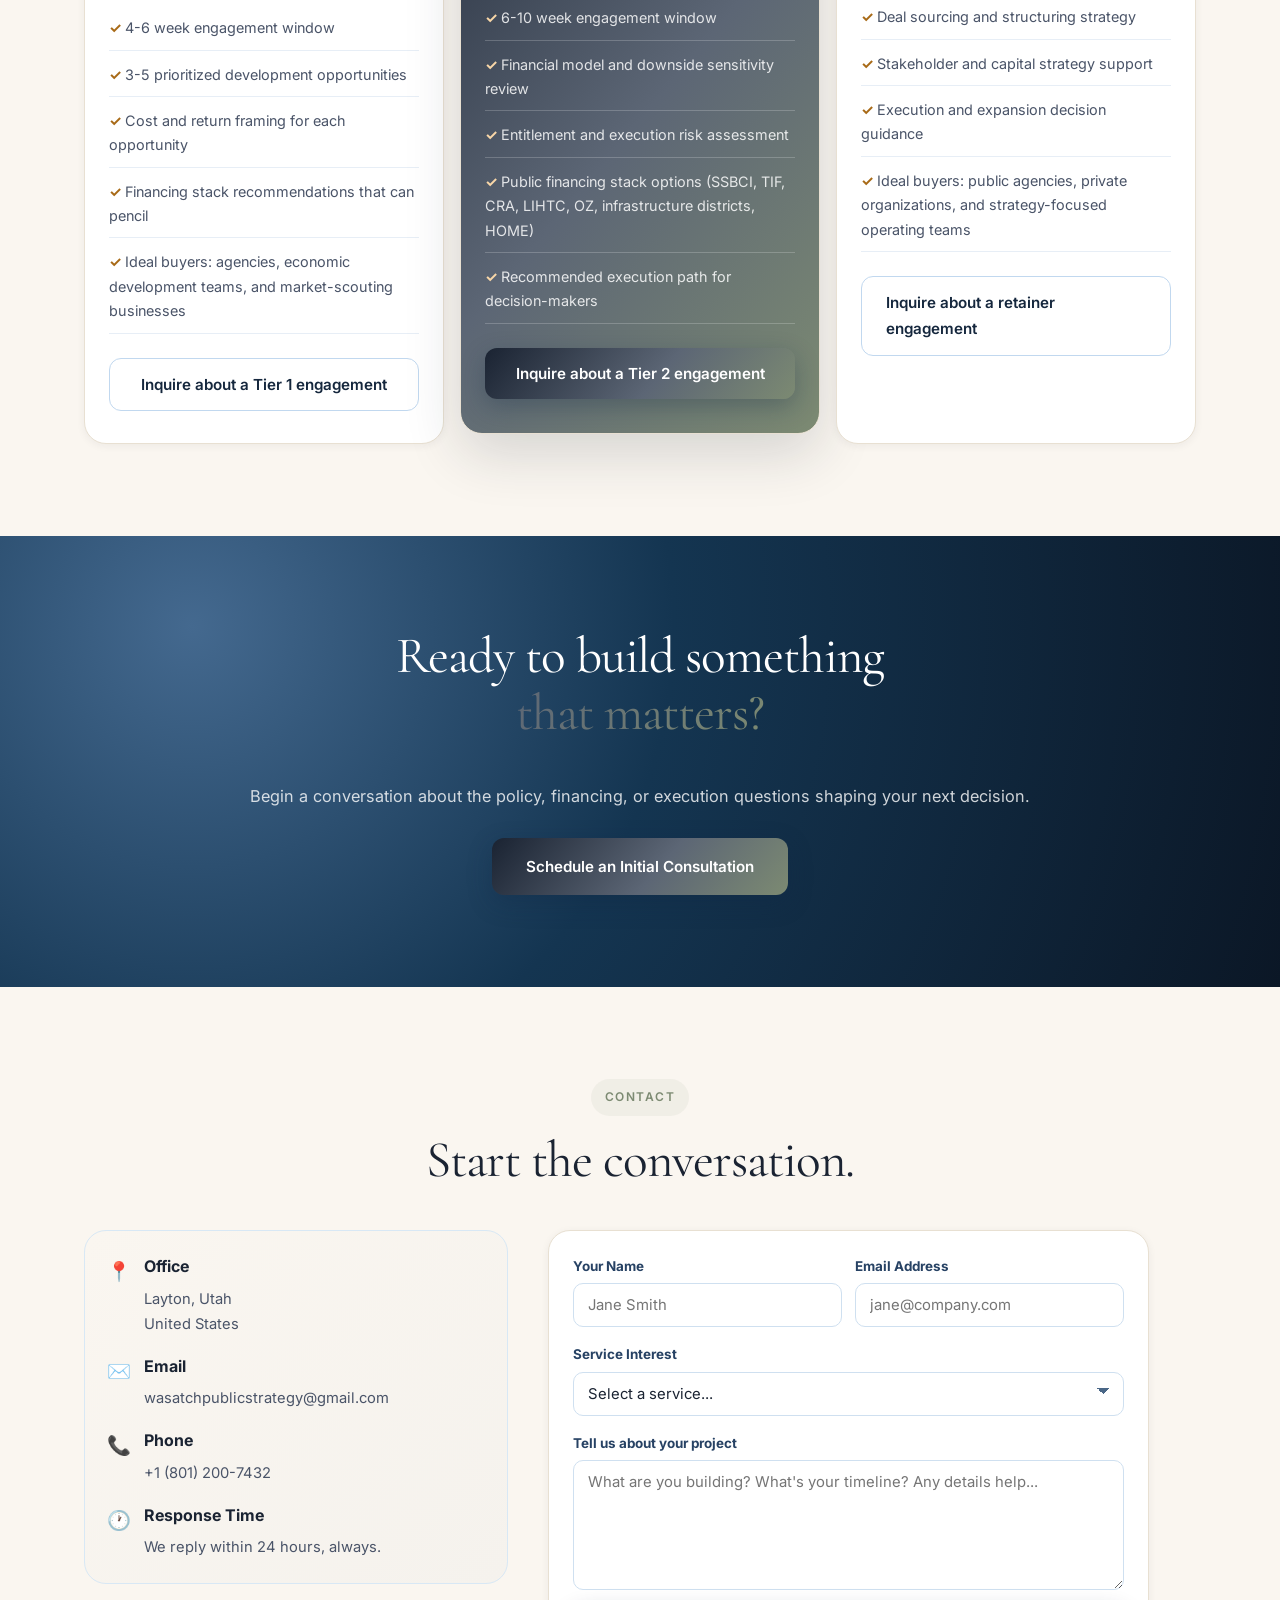
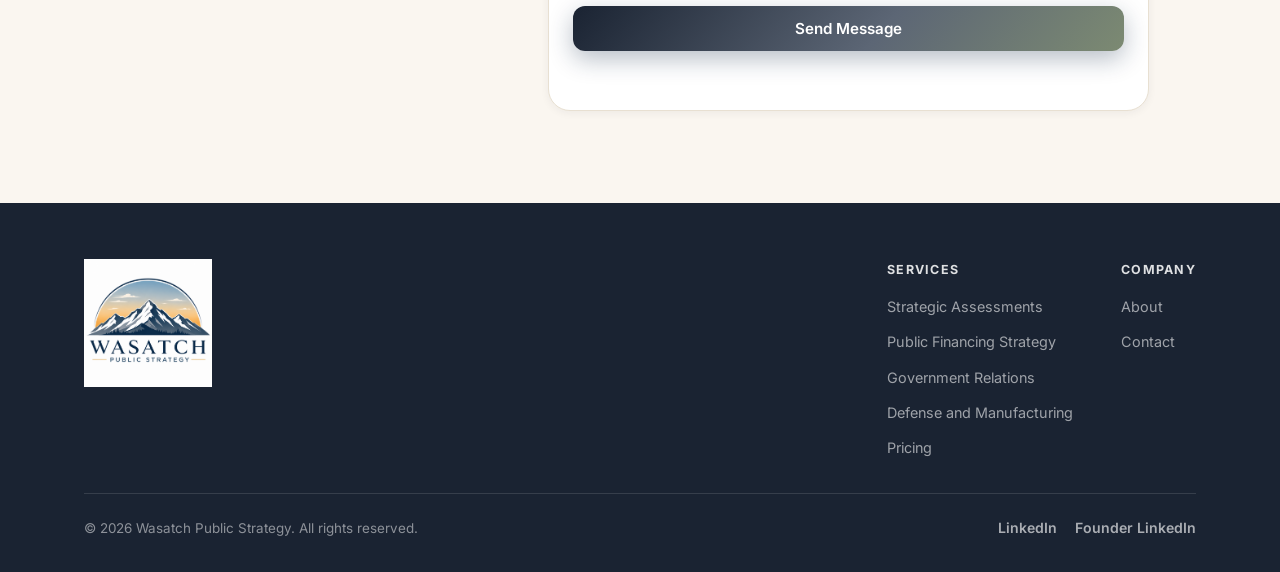
==== commit 3feef6f5: "Visual redesign: new color palette (muted sage), Cormorant Garamond + Inter fonts, hero images, favi" ====
--- a/index.html
+++ b/index.html
@@ -9,11 +9,15 @@
     <meta property="og:title" content="Wasatch Public Strategy | Utah Public-Private Advisory">
     <meta property="og:description" content="We help Utah teams structure stronger deals, stack funding, and execute faster with practical strategy systems.">
     <meta property="og:type" content="website">
+    <meta property="og:image" content="https://wasatchpublicstrategy.com/assets/img/og-image.png">
+    <meta property="og:image:width" content="1200">
+    <meta property="og:image:height" content="630">
+    <meta name="twitter:card" content="summary_large_image">
     <title>Wasatch Public Strategy | Utah Public-Private Advisory</title>
     <link rel="preconnect" href="https://fonts.googleapis.com">
     <link rel="preconnect" href="https://fonts.gstatic.com" crossorigin>
-    <link href="https://fonts.googleapis.com/css2?family=Newsreader:opsz,wght@6..72,500;6..72,700&family=Sora:wght@400;500;600;700;800&display=swap" rel="stylesheet">
-    <link rel="icon" type="image/svg+xml" href="assets/img/wasatch-logo-mark.svg">
+    <link href="https://fonts.googleapis.com/css2?family=Cormorant+Garamond:wght@400;500;600;700&family=Inter:wght@400;500;600;700&display=swap" rel="stylesheet">
+    <link rel="icon" type="image/png" href="assets/img/favicon.png">
     <link rel="stylesheet" href="assets/css/style.css">
 </head>
 <body>
--- a/assets/css/style.css
+++ b/assets/css/style.css
@@ -3,6 +3,14 @@
    =========================== */
 
 :root {
+    /* Color Palette */
+    --bg-cream: #FAF6F0;
+    --text-primary: #1A2332;
+    --text-secondary: #4A5468;
+    --accent-sage: #7C8A72;
+    --border-light: #E8E0D2;
+    
+    /* Legacy variables for backwards compatibility */
     --ink-900: #0b1726;
     --ink-800: #15273d;
     --ink-700: #274264;
@@ -14,16 +22,16 @@
     --sage-300: #e9d8b5;
     --sun-500: #e9b55d;
     --white: #ffffff;
-    --text-main: #10243a;
-    --text-soft: #48637f;
-    --border: #d7e4f2;
+    --text-main: #1A2332;
+    --text-soft: #4A5468;
+    --border: #E8E0D2;
     --radius: 14px;
     --radius-lg: 22px;
-    --shadow-sm: 0 2px 8px rgba(16, 36, 58, 0.06);
-    --shadow-md: 0 10px 28px rgba(16, 36, 58, 0.12);
-    --shadow-lg: 0 20px 56px rgba(16, 36, 58, 0.16);
-    --gradient-main: linear-gradient(130deg, #102944 0%, #244f79 56%, #5f7f9f 100%);
-    --gradient-soft: linear-gradient(140deg, #eef4fb 0%, #f8f2e6 100%);
+    --shadow-sm: 0 2px 8px rgba(26, 35, 50, 0.06);
+    --shadow-md: 0 10px 28px rgba(26, 35, 50, 0.12);
+    --shadow-lg: 0 20px 56px rgba(26, 35, 50, 0.16);
+    --gradient-main: linear-gradient(130deg, #1A2332 0%, #5C6675 56%, #7C8A72 100%);
+    --gradient-soft: linear-gradient(140deg, #FAF6F0 0%, #F5F2ED 100%);
 }
 
 * { margin: 0; padding: 0; box-sizing: border-box; }
@@ -31,9 +39,9 @@
 html { scroll-behavior: smooth; }
 
 body {
-    font-family: 'Sora', sans-serif;
-    color: var(--text-main);
-    background: var(--white);
+    font-family: 'Inter', sans-serif;
+    color: var(--text-primary);
+    background: var(--bg-cream);
     line-height: 1.7;
     overflow-x: hidden;
 }
@@ -44,8 +52,9 @@
 ul { list-style: none; }
 
 h1, h2 {
-    font-family: 'Newsreader', serif;
+    font-family: 'Cormorant Garamond', serif;
     letter-spacing: -0.02em;
+    font-weight: 400;
 }
 
 h1 {
@@ -69,7 +78,7 @@
 p { color: var(--text-soft); }
 
 .gradient-text {
-    background: linear-gradient(120deg, #9ab4cc 0%, #e9b55d 100%);
+    background: linear-gradient(120deg, #5C6675 0%, #7C8A72 100%);
     -webkit-background-clip: text;
     -webkit-text-fill-color: transparent;
     background-clip: text;
@@ -82,11 +91,11 @@
     text-transform: uppercase;
     letter-spacing: 0.12em;
     font-size: 0.75rem;
-    font-weight: 700;
-    color: var(--pine-600);
+    font-weight: 600;
+    color: var(--accent-sage);
     padding: 8px 14px;
     border-radius: 999px;
-    background: #e4f5f1;
+    background: rgba(124, 138, 114, 0.08);
     margin-bottom: 1rem;
 }
 
@@ -95,7 +104,7 @@
     width: 7px;
     height: 7px;
     border-radius: 999px;
-    background: var(--pine-500);
+    background: var(--accent-sage);
 }
 
 .section-label.centered {
@@ -234,7 +243,8 @@
     display: flex;
     align-items: center;
     justify-content: center;
-    background: var(--gradient-main);
+    background: linear-gradient(130deg, rgba(26, 35, 50, 0.78) 0%, rgba(92, 102, 117, 0.72) 56%, rgba(124, 138, 114, 0.76) 100%), 
+                url('https://images.unsplash.com/photo-1506905925346-21bda4d32df4?w=1600&h=900&fit=crop') center/cover;
     color: var(--white);
     text-align: center;
     overflow: hidden;
@@ -375,9 +385,9 @@
 .pricing,
 .contact { padding: 92px 24px; }
 
-.about { background: var(--white); }
+.about { background: var(--bg-cream); }
 .services,
-.pricing { background: var(--sky-50); }
+.pricing { background: var(--bg-cream); border-top: 1px solid var(--border-light); }
 
 .about-layout {
     display: grid;
@@ -486,7 +496,8 @@
 
 .about-page-hero {
     padding: 130px 24px 72px;
-    background: var(--gradient-main);
+    background: linear-gradient(130deg, rgba(26, 35, 50, 0.75) 0%, rgba(124, 138, 114, 0.72) 100%),
+                url('https://images.unsplash.com/photo-1454165804606-c3d57bc86b40?w=1600&h=900&fit=crop') center/cover;
     color: var(--white);
 }
 
@@ -494,10 +505,10 @@
 
 .about-page-hero .section-label {
     background: rgba(255,255,255,0.18);
-    color: #f7d39f;
-}
-
-.about-page-hero .section-label::before { background: #f7d39f; }
+    color: var(--white);
+}
+
+.about-page-hero .section-label::before { background: var(--white); }
 
 .about-lede {
     color: rgba(255,255,255,0.9);
@@ -505,8 +516,8 @@
     max-width: 880px;
 }
 
-.about-page-section { padding: 84px 24px; }
-.about-page-alt { background: var(--sky-50); }
+.about-page-section { padding: 84px 24px; background: var(--bg-cream); }
+.about-page-alt { background: rgba(124, 138, 114, 0.06); }
 
 .container.narrow { max-width: 900px; }
 
@@ -845,7 +856,7 @@
 .form-status { font-size: 0.92rem; min-height: 1.2rem; }
 
 .footer {
-    background: var(--ink-900);
+    background: #1A2332;
     color: var(--white);
     padding: 3.5rem 0 2rem;
 }
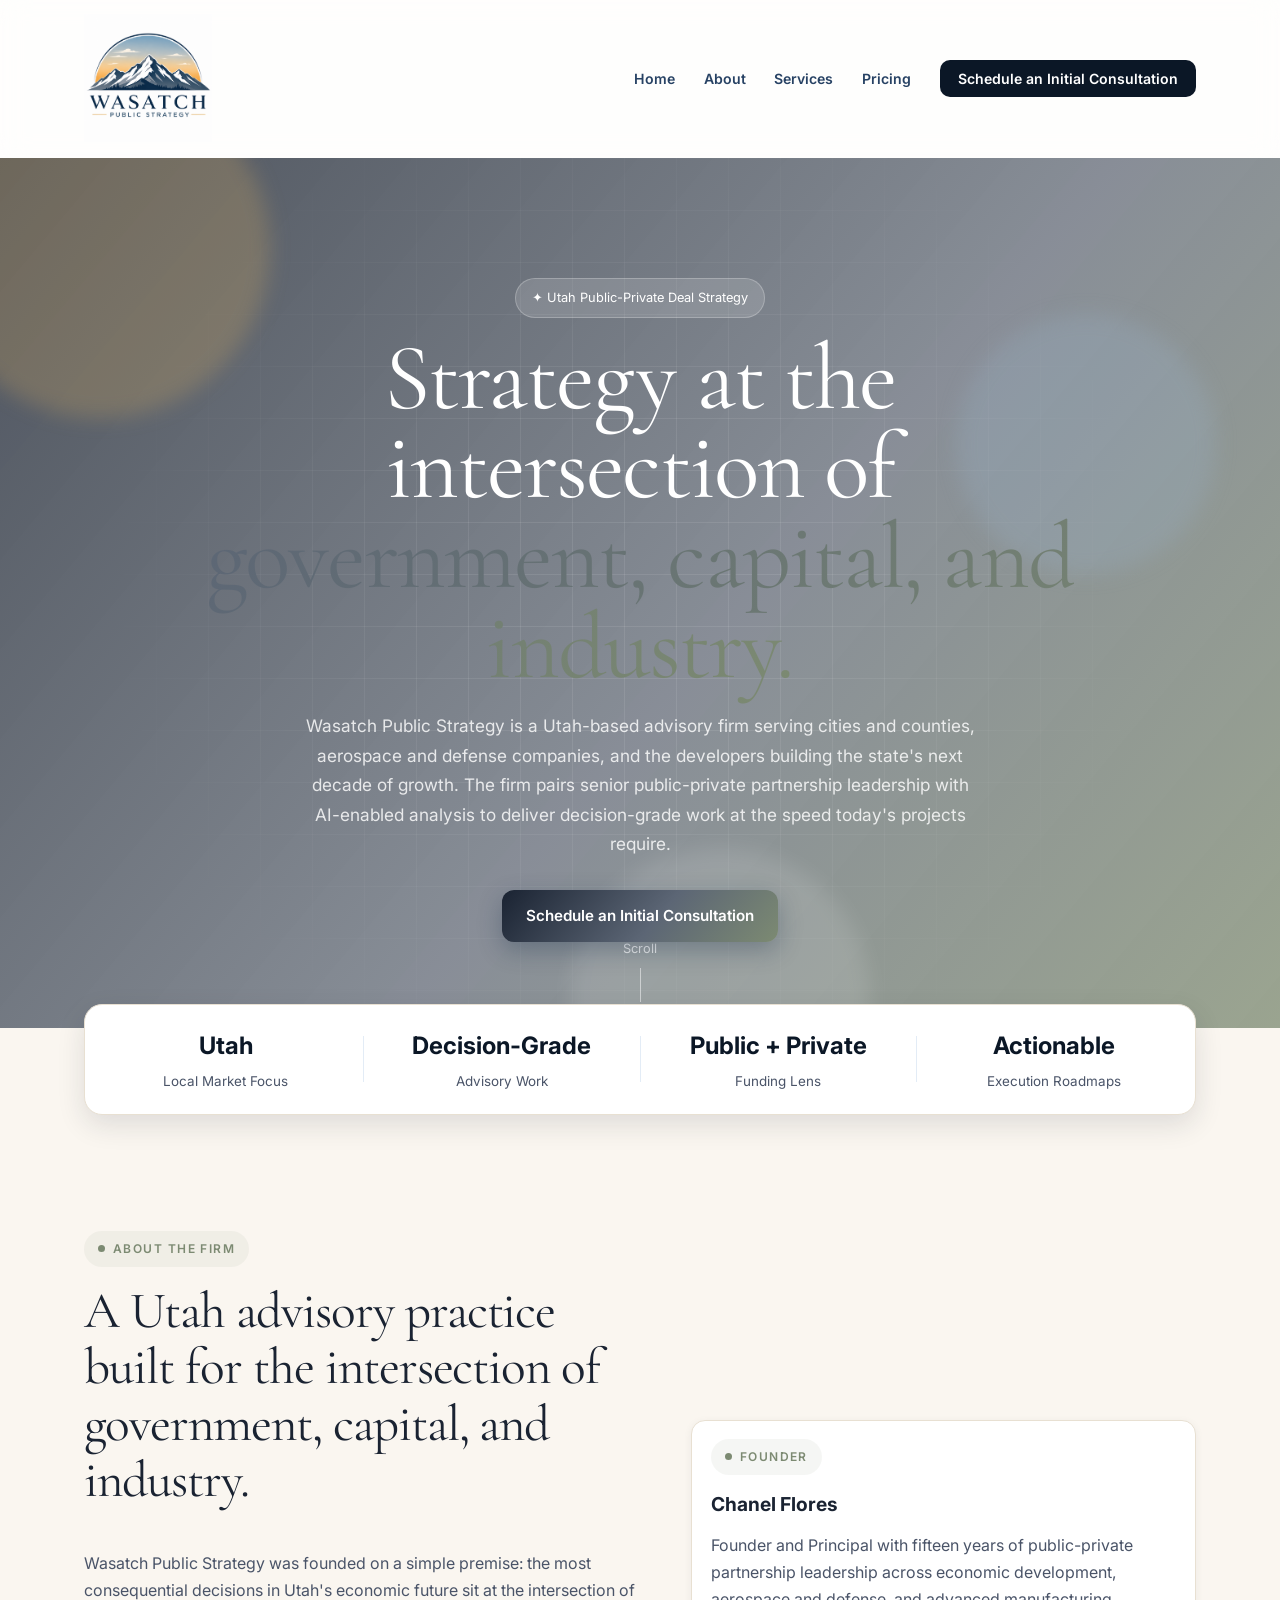
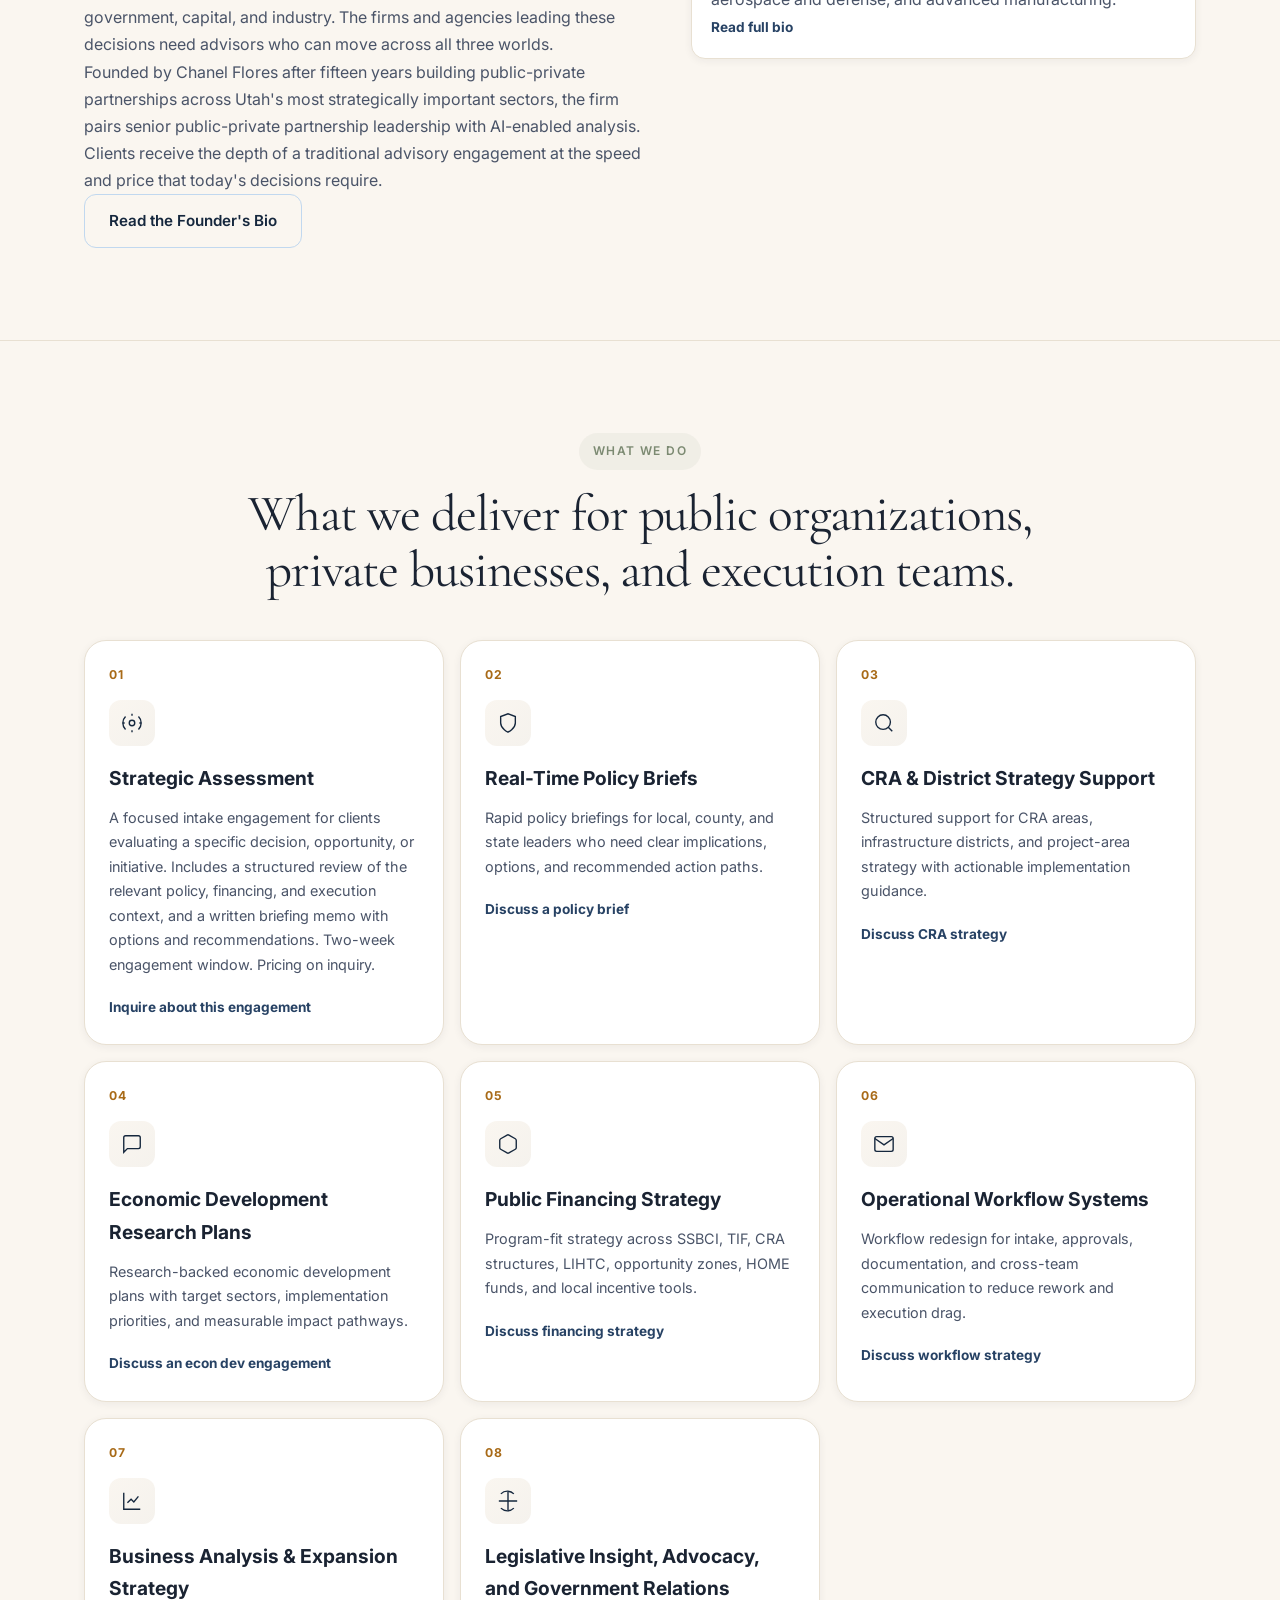
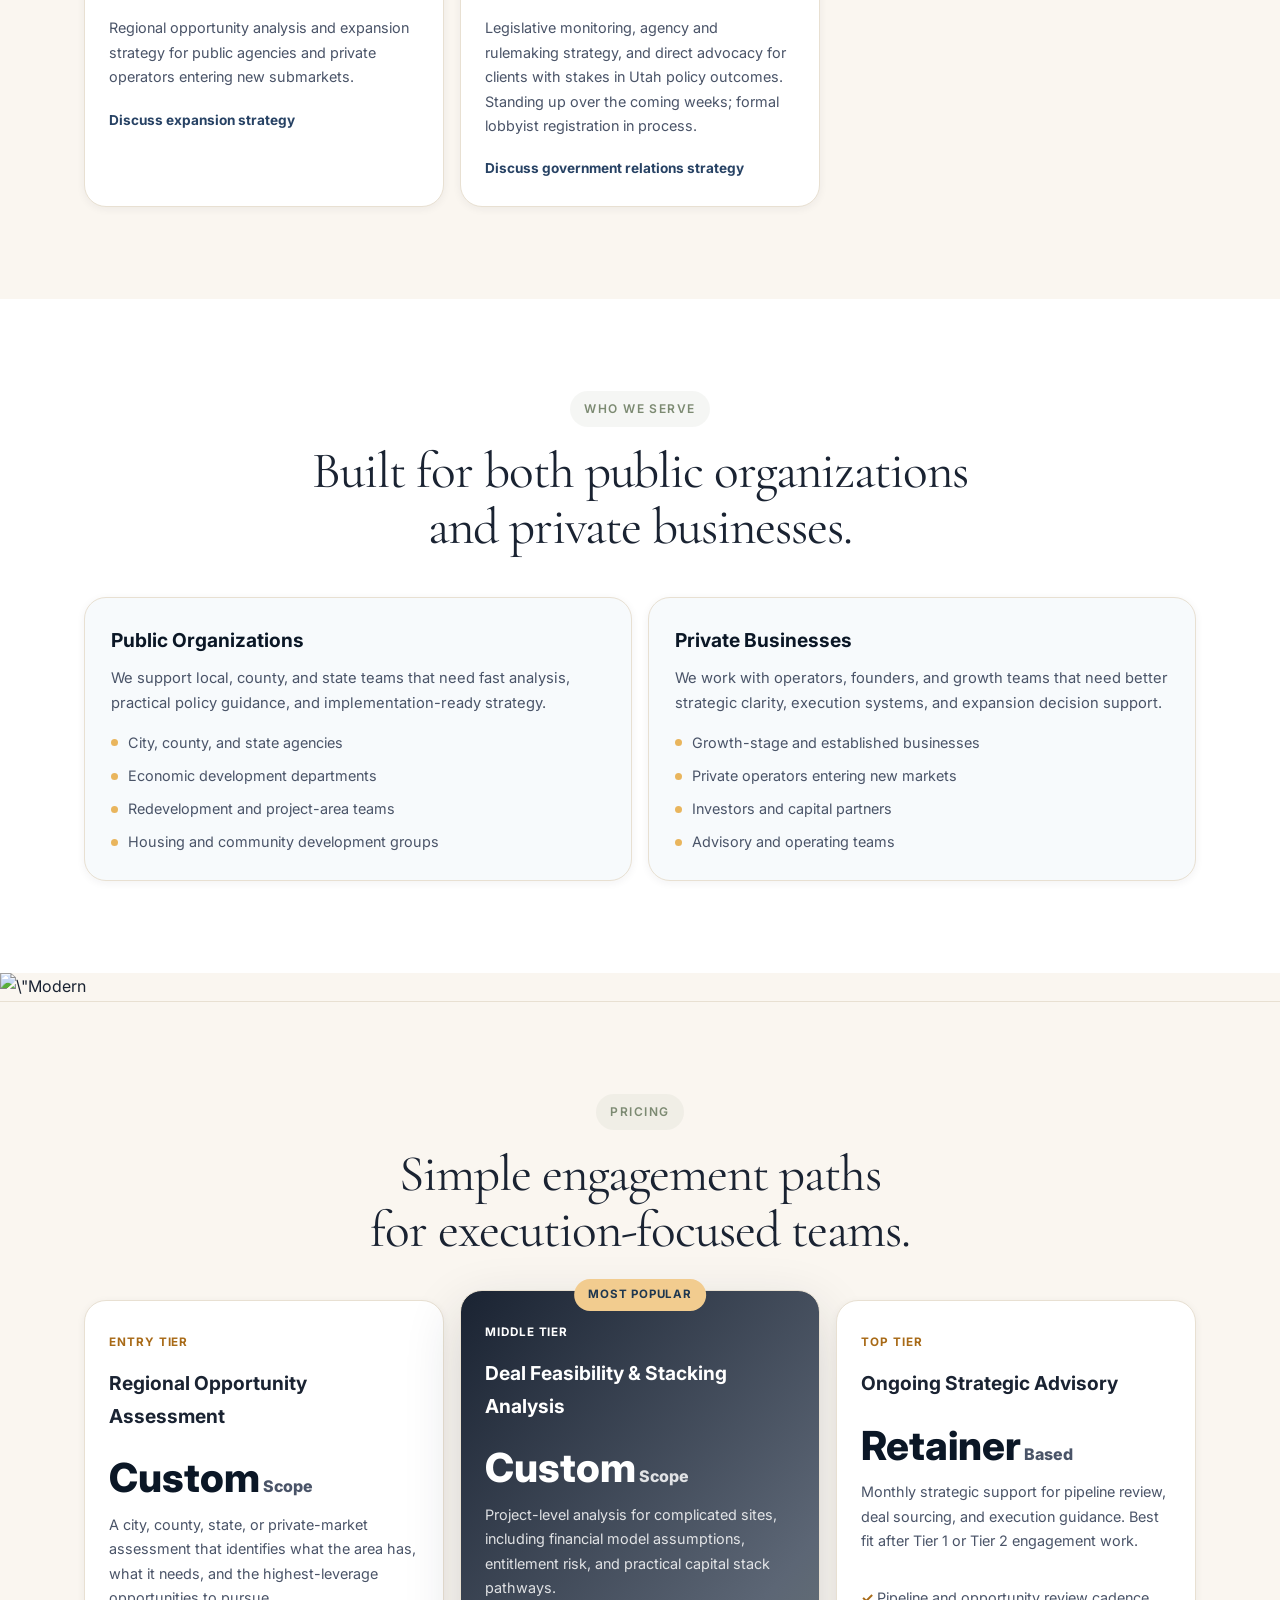
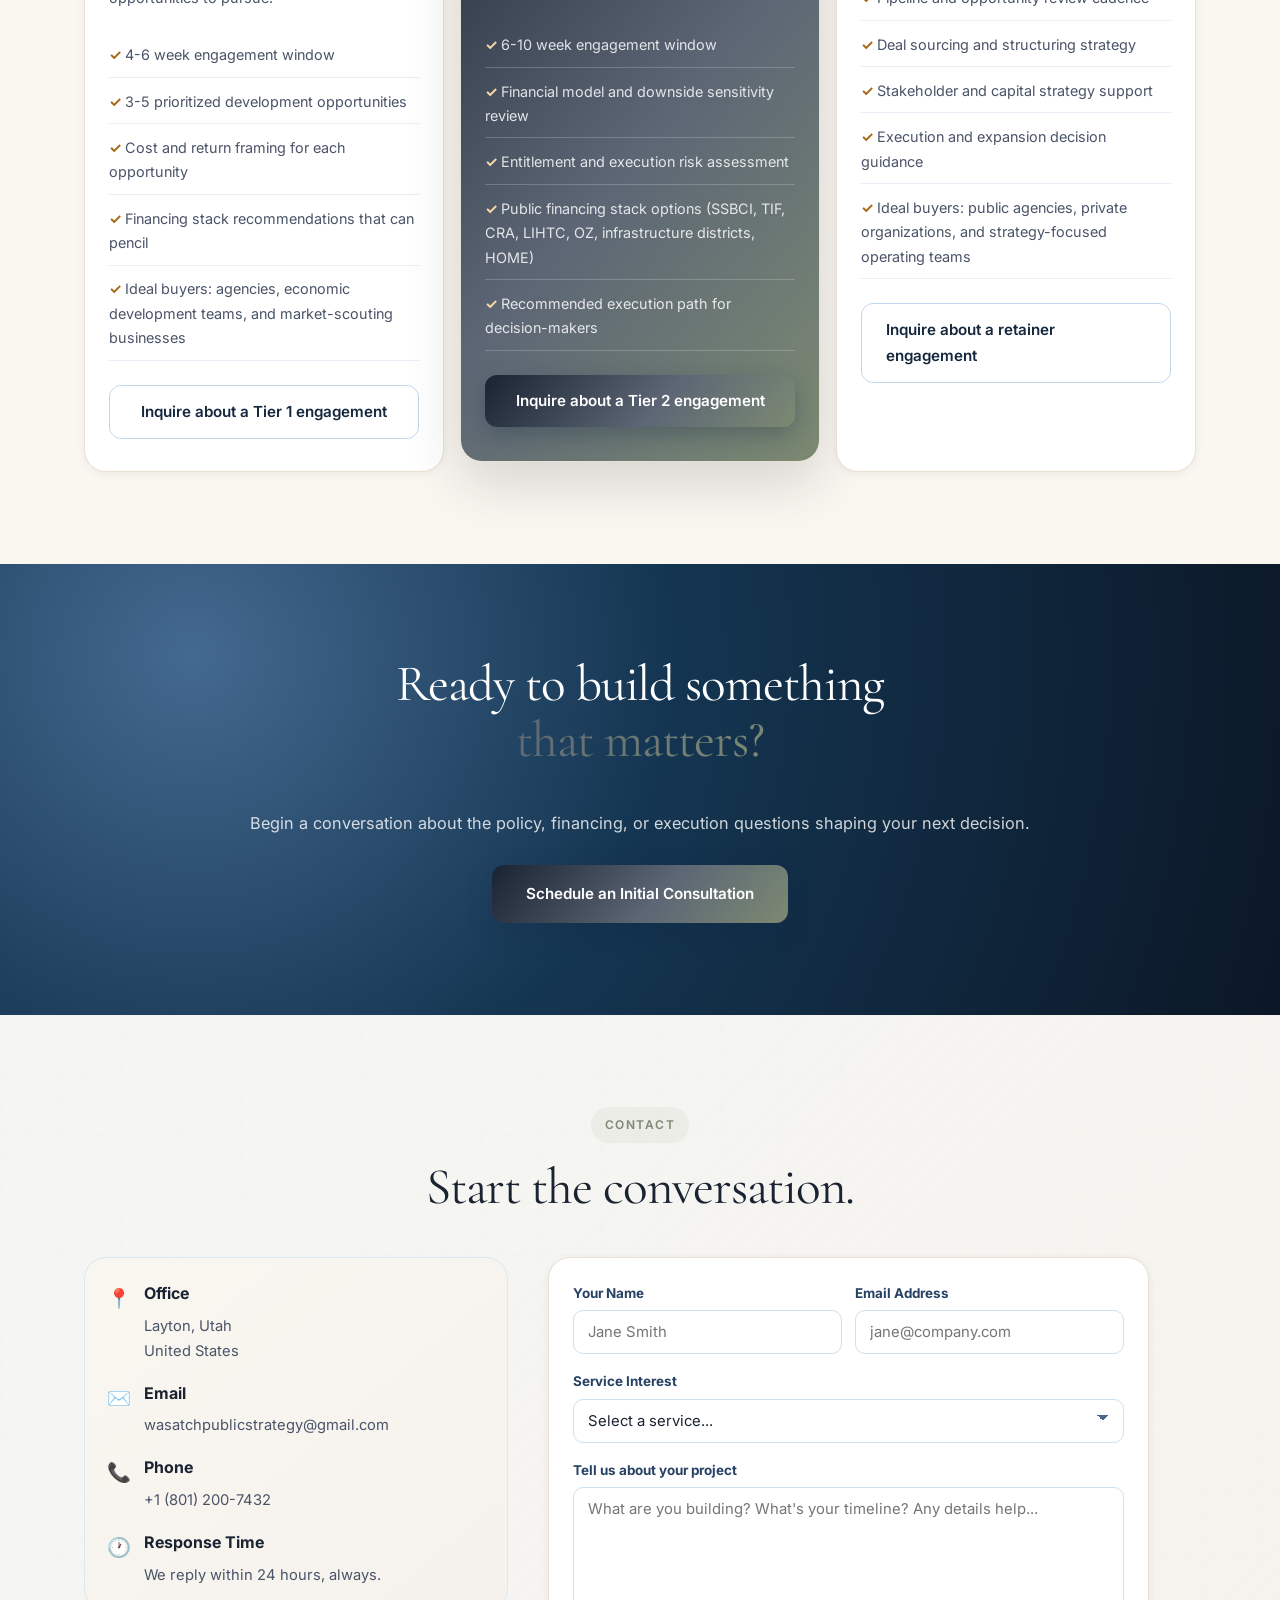
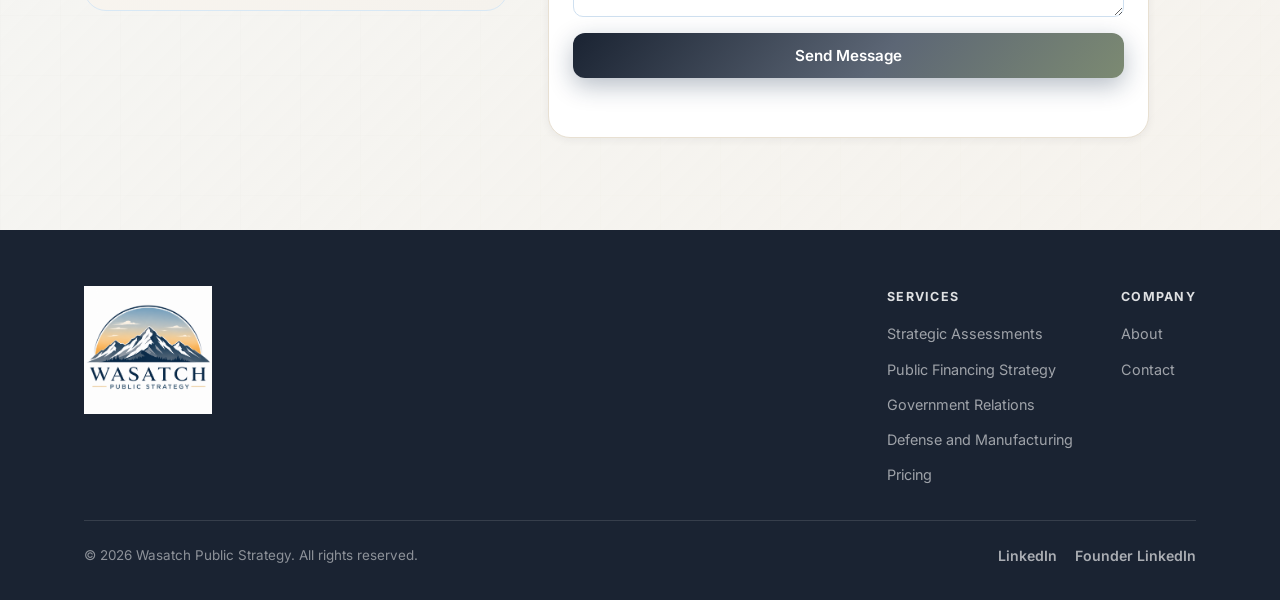
==== commit b8130346: "Add secondary atmospheric images and enhance contact section styling" ====
--- a/index.html
+++ b/index.html
@@ -220,7 +220,12 @@
             </div>
         </div>
     </section>
-
+    <!-- Atmospheric Section Break -->
+    <div class=\"section-image-container\">
+        <div class=\"container\">
+            <img src=\"https://images.unsplash.com/photo-1486406146926-c627a92ad1ab?w=1160&h=380&fit=crop\" alt=\"Modern infrastructure\" class=\"section-image\">
+        </div>
+    </div>
     <!-- Pricing -->
     <section id="pricing" class="pricing">
         <div class="container">
--- a/assets/css/style.css
+++ b/assets/css/style.css
@@ -906,6 +906,34 @@
 .social-links { display: flex; gap: 1.1rem; flex-wrap: wrap; }
 .social-link { color: rgba(255,255,255,0.63); font-size: 0.88rem; font-weight: 600; }
 
+/* ===========================
+   Secondary Section Images
+   =========================== */
+
+.section-image {
+    width: 100%;
+    height: 380px;
+    border-radius: var(--radius-lg);
+    object-fit: cover;
+    display: block;
+    margin: 3rem 0;
+    box-shadow: var(--shadow-md);
+}
+
+.section-image-container {
+    max-width: 100%;
+    margin: 3.5rem auto;
+}
+
+.about .section-label {
+    color: var(--accent-sage);
+}
+
+.contact {
+    background: linear-gradient(135deg, rgba(124, 138, 114, 0.08) 0%, rgba(232, 224, 210, 0.4) 100%),
+                url('data:image/svg+xml;utf8,<svg xmlns="http://www.w3.org/2000/svg" width="60" height="60"><defs><pattern id="grid" width="60" height="60" patternUnits="userSpaceOnUse"><path d="M 60 0 L 0 0 0 60" fill="none" stroke="rgba(124,138,114,0.04)" stroke-width="1"/></pattern></defs><rect width="100%" height="100%" fill="white"/><rect width="100%" height="100%" fill="url(%23grid)"/></svg>');
+}
+
 @media (max-width: 1080px) {
     .services-grid,
     .pricing-grid,
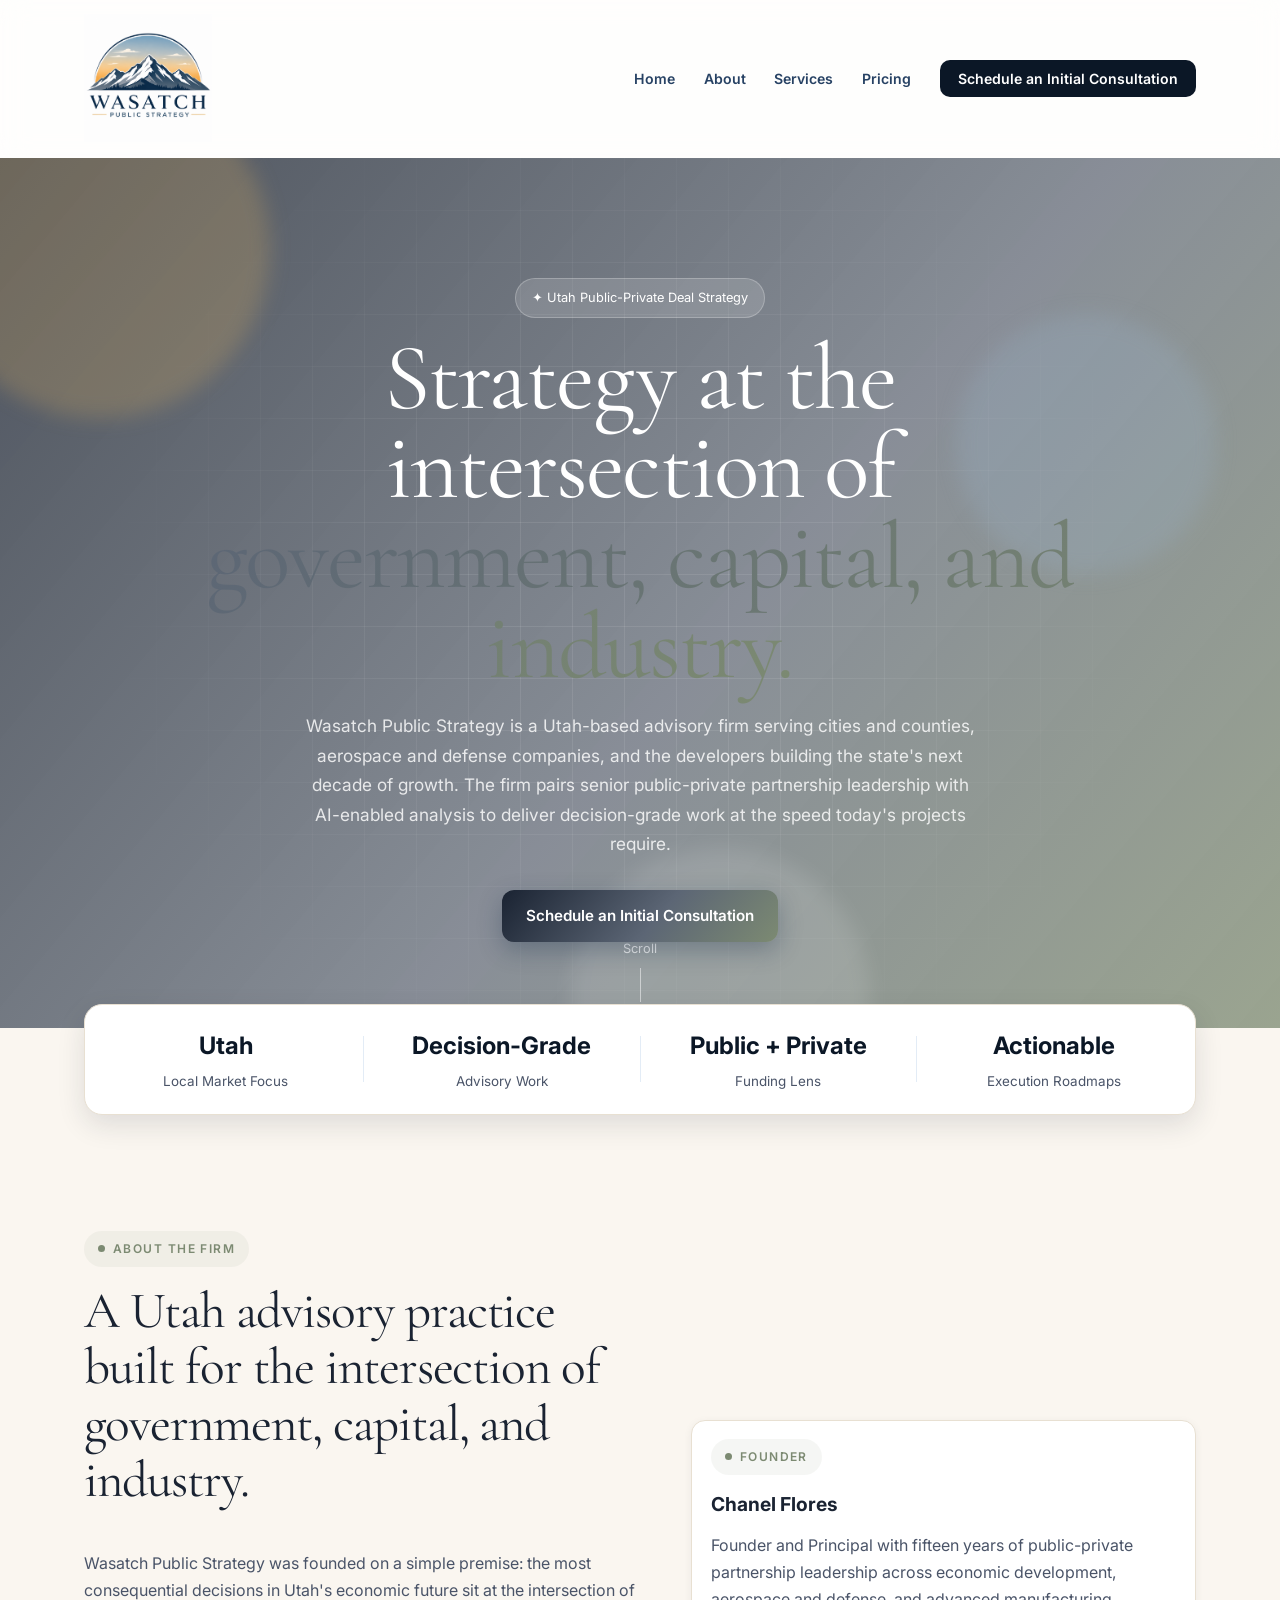
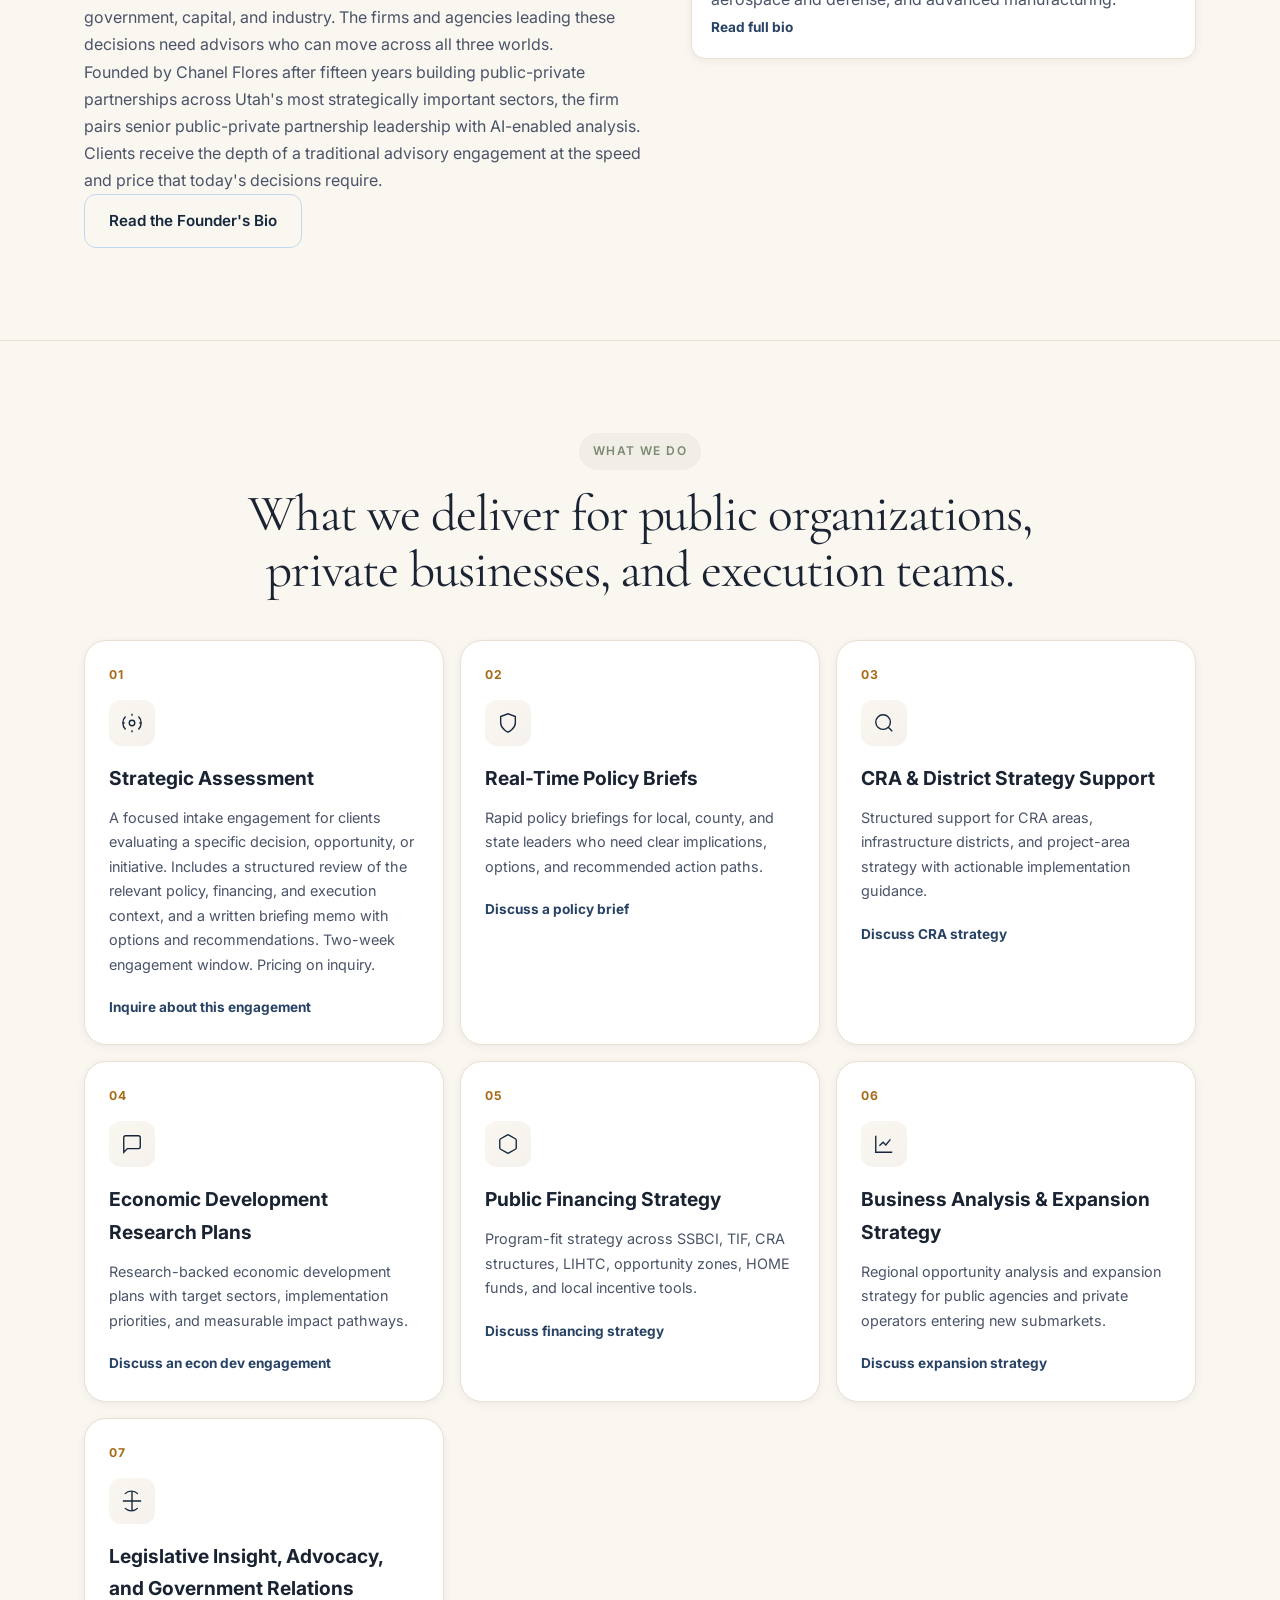
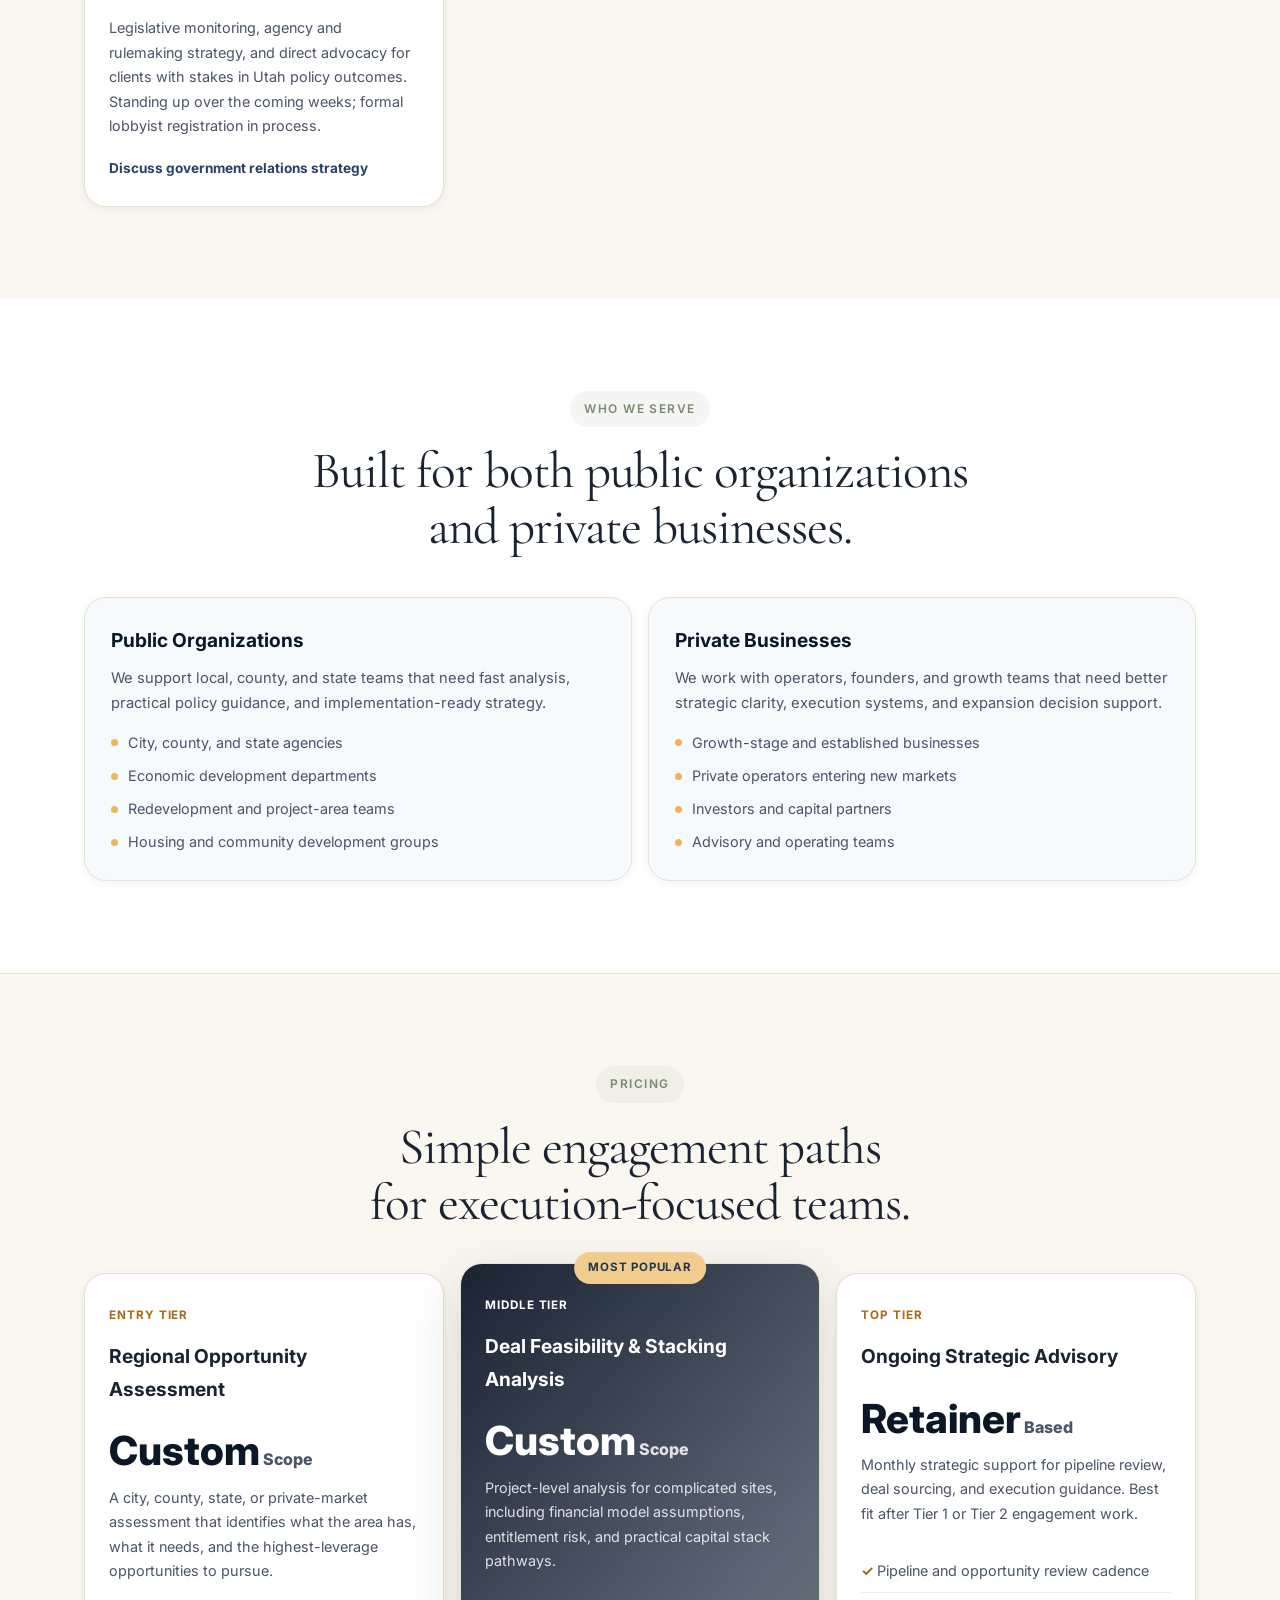
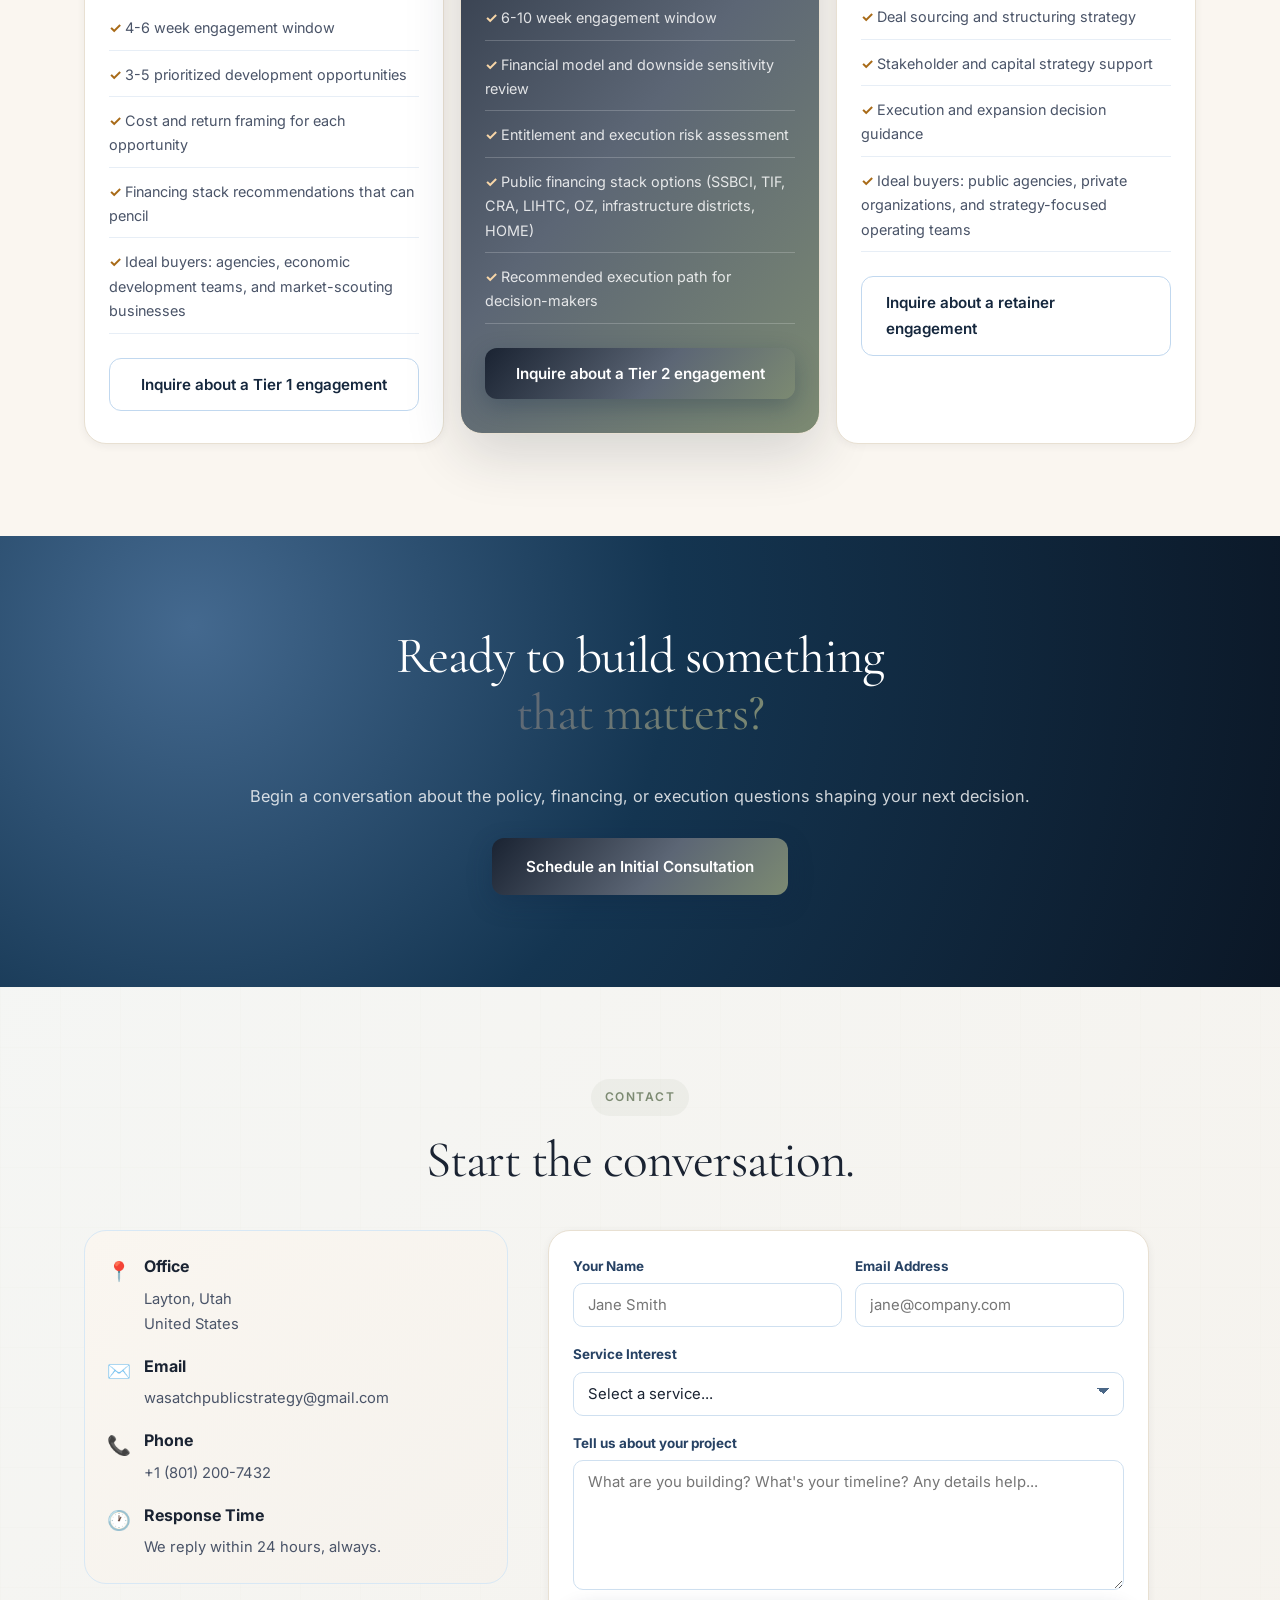
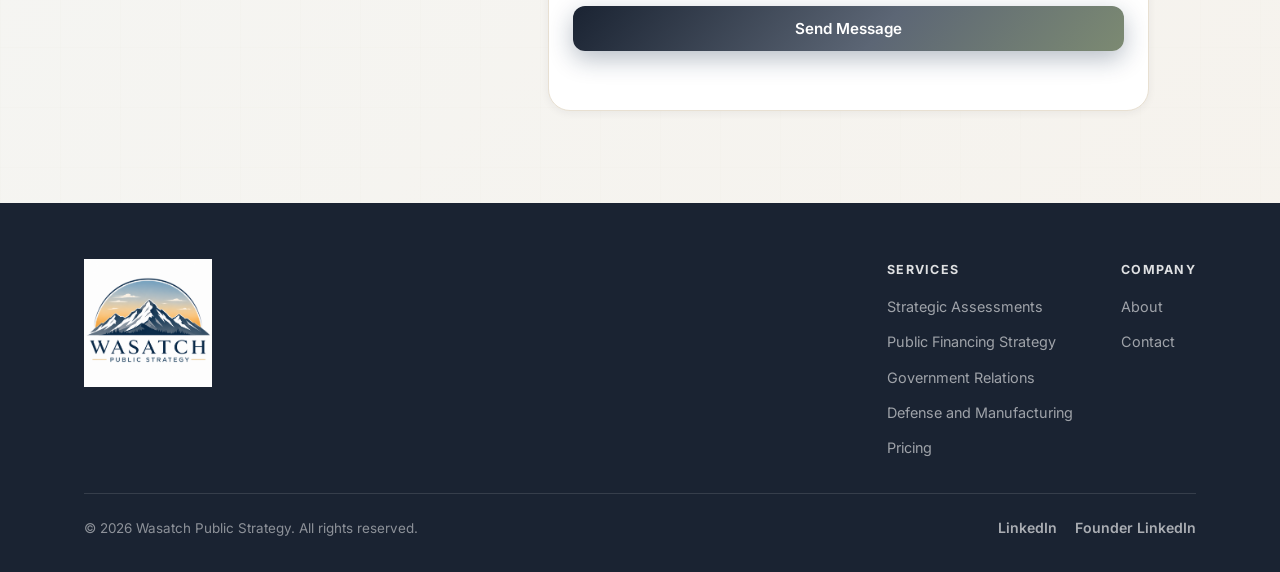
==== commit 82e0ad68: "Remove broken image placeholder and remove Operational Workflow Systems service" ====
--- a/index.html
+++ b/index.html
@@ -163,15 +163,6 @@
                 <div class="service-card">
                     <div class="service-number">06</div>
                     <div class="service-icon">
-                        <svg viewBox="0 0 24 24" fill="none" stroke="currentColor" stroke-width="1.5"><path d="M4 4h16c1.1 0 2 .9 2 2v12c0 1.1-.9 2-2 2H4c-1.1 0-2-.9-2-2V6c0-1.1.9-2 2-2z"></path><polyline points="22,6 12,13 2,6"></polyline></svg>
-                    </div>
-                    <h3>Operational Workflow Systems</h3>
-                    <p>Workflow redesign for intake, approvals, documentation, and cross-team communication to reduce rework and execution drag.</p>
-                    <a href="#contact" class="service-link">Discuss workflow strategy</a>
-                </div>
-                <div class="service-card">
-                    <div class="service-number">07</div>
-                    <div class="service-icon">
                         <svg viewBox="0 0 24 24" fill="none" stroke="currentColor" stroke-width="1.5"><path d="M3 3v18h18"></path><path d="M7 14l4-4 3 3 5-6"></path></svg>
                     </div>
                     <h3>Business Analysis &amp; Expansion Strategy</h3>
@@ -179,7 +170,7 @@
                     <a href="#contact" class="service-link">Discuss expansion strategy</a>
                 </div>
                 <div class="service-card">
-                    <div class="service-number">08</div>
+                    <div class="service-number">07</div>
                     <div class="service-icon">
                         <svg viewBox="0 0 24 24" fill="none" stroke="currentColor" stroke-width="1.5"><path d="M12 2v20m10-10H2"></path><path d="M4.22 4.22a10 10 0 0 1 14.14 0"></path><path d="M4.22 19.78a10 10 0 0 0 14.14 0"></path></svg>
                     </div>
@@ -220,12 +211,7 @@
             </div>
         </div>
     </section>
-    <!-- Atmospheric Section Break -->
-    <div class=\"section-image-container\">
-        <div class=\"container\">
-            <img src=\"https://images.unsplash.com/photo-1486406146926-c627a92ad1ab?w=1160&h=380&fit=crop\" alt=\"Modern infrastructure\" class=\"section-image\">
-        </div>
-    </div>
+
     <!-- Pricing -->
     <section id="pricing" class="pricing">
         <div class="container">
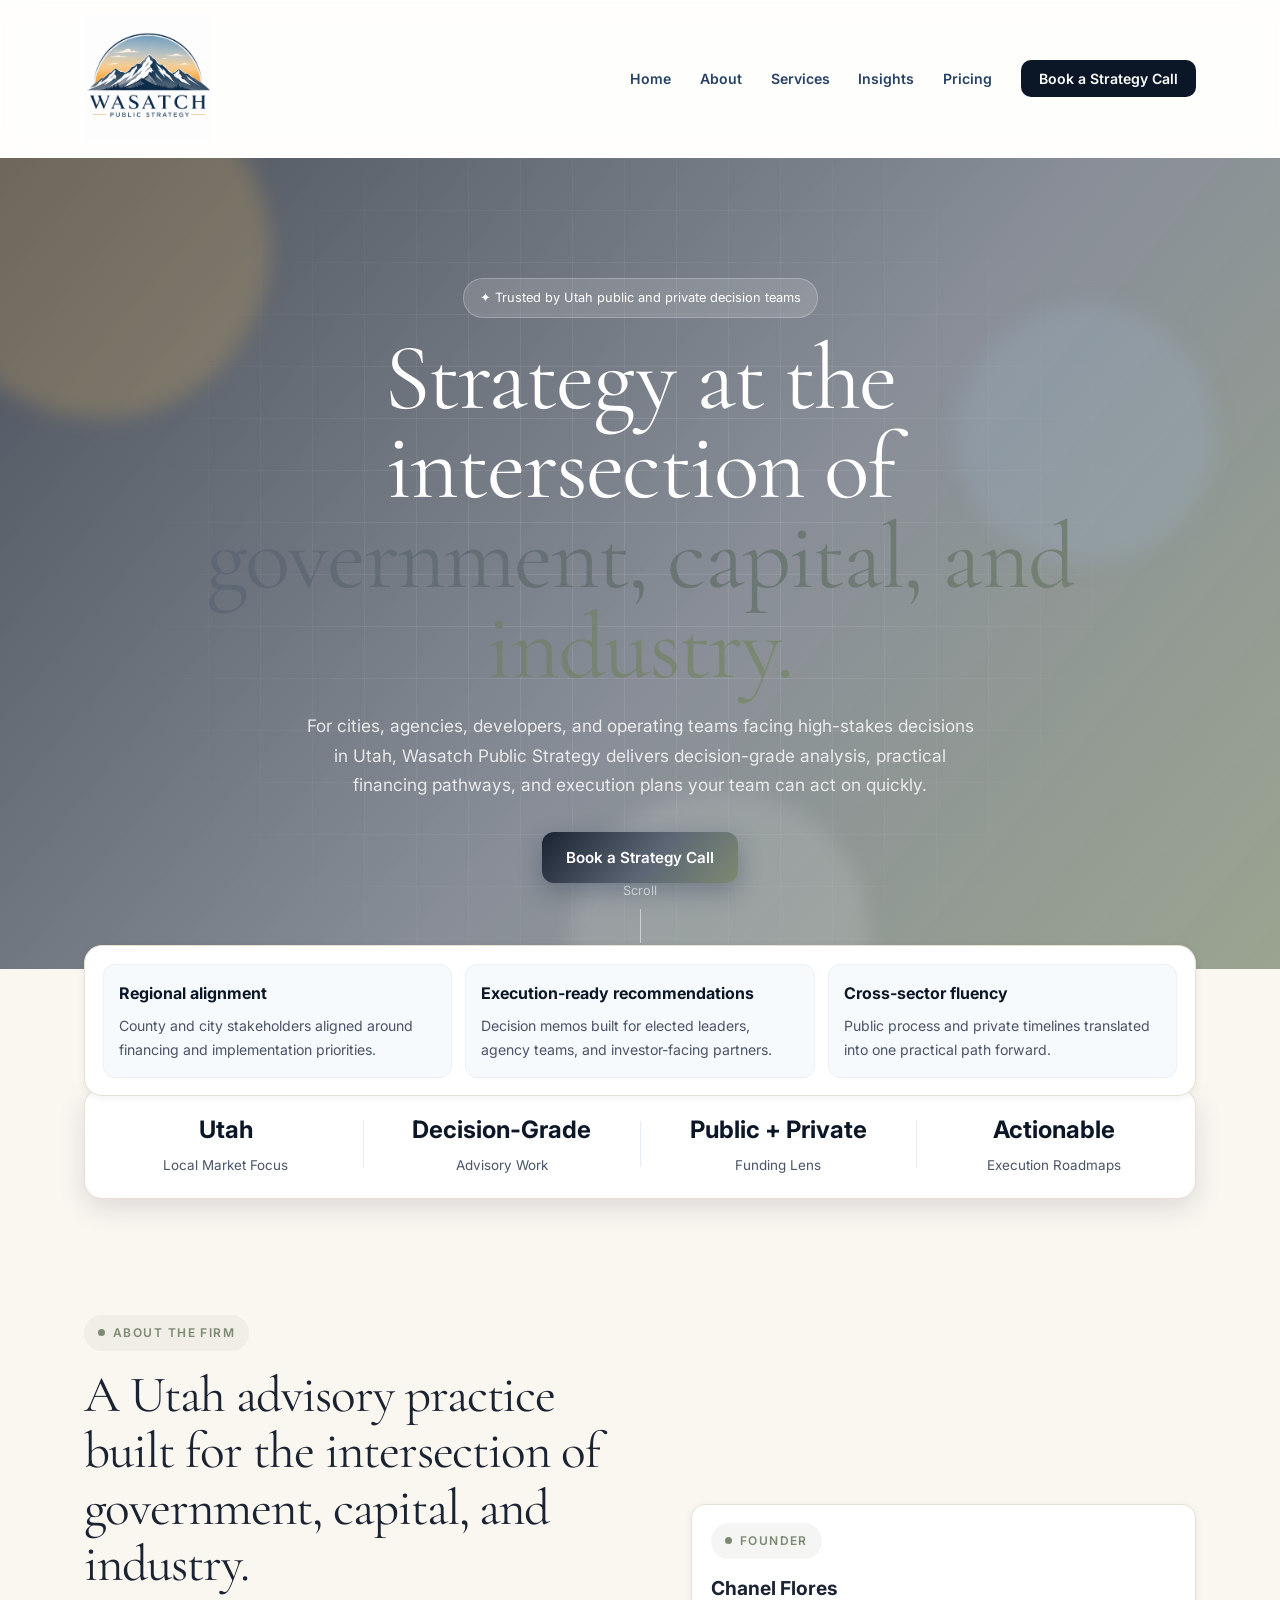
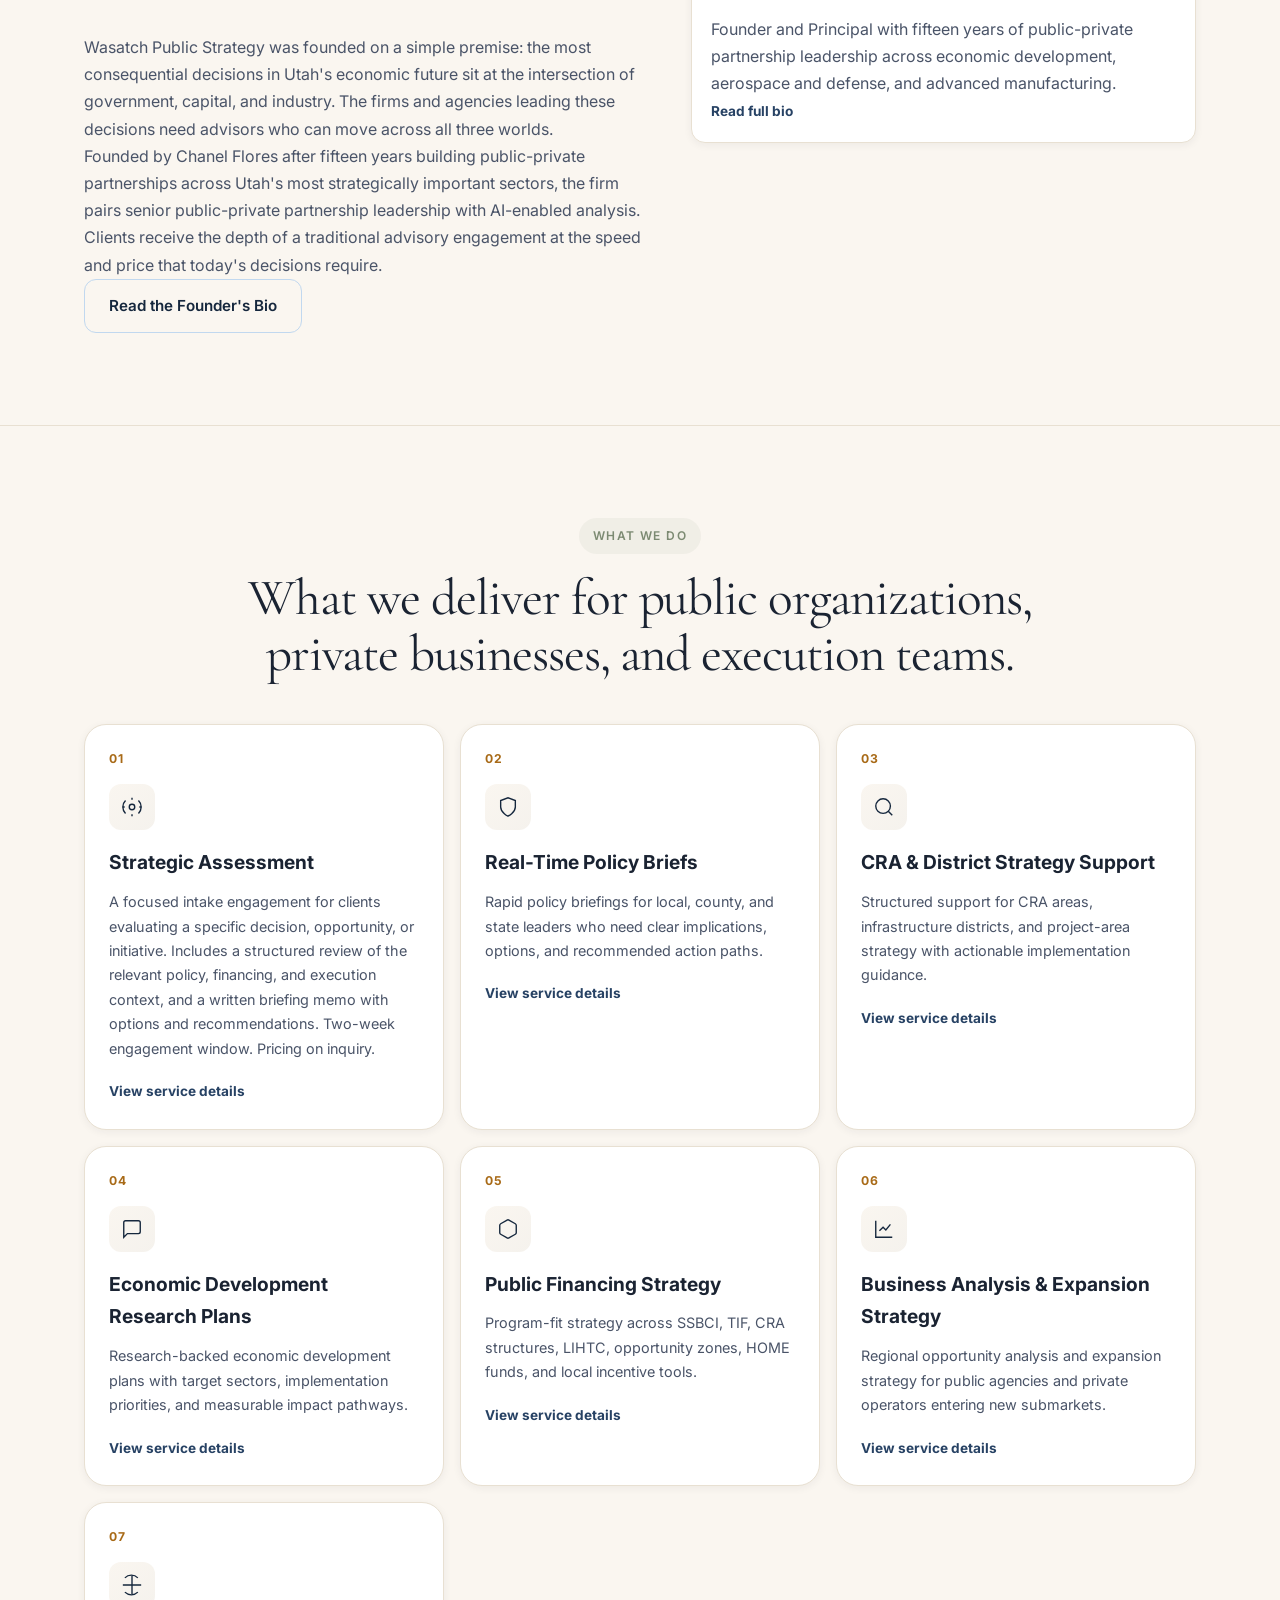
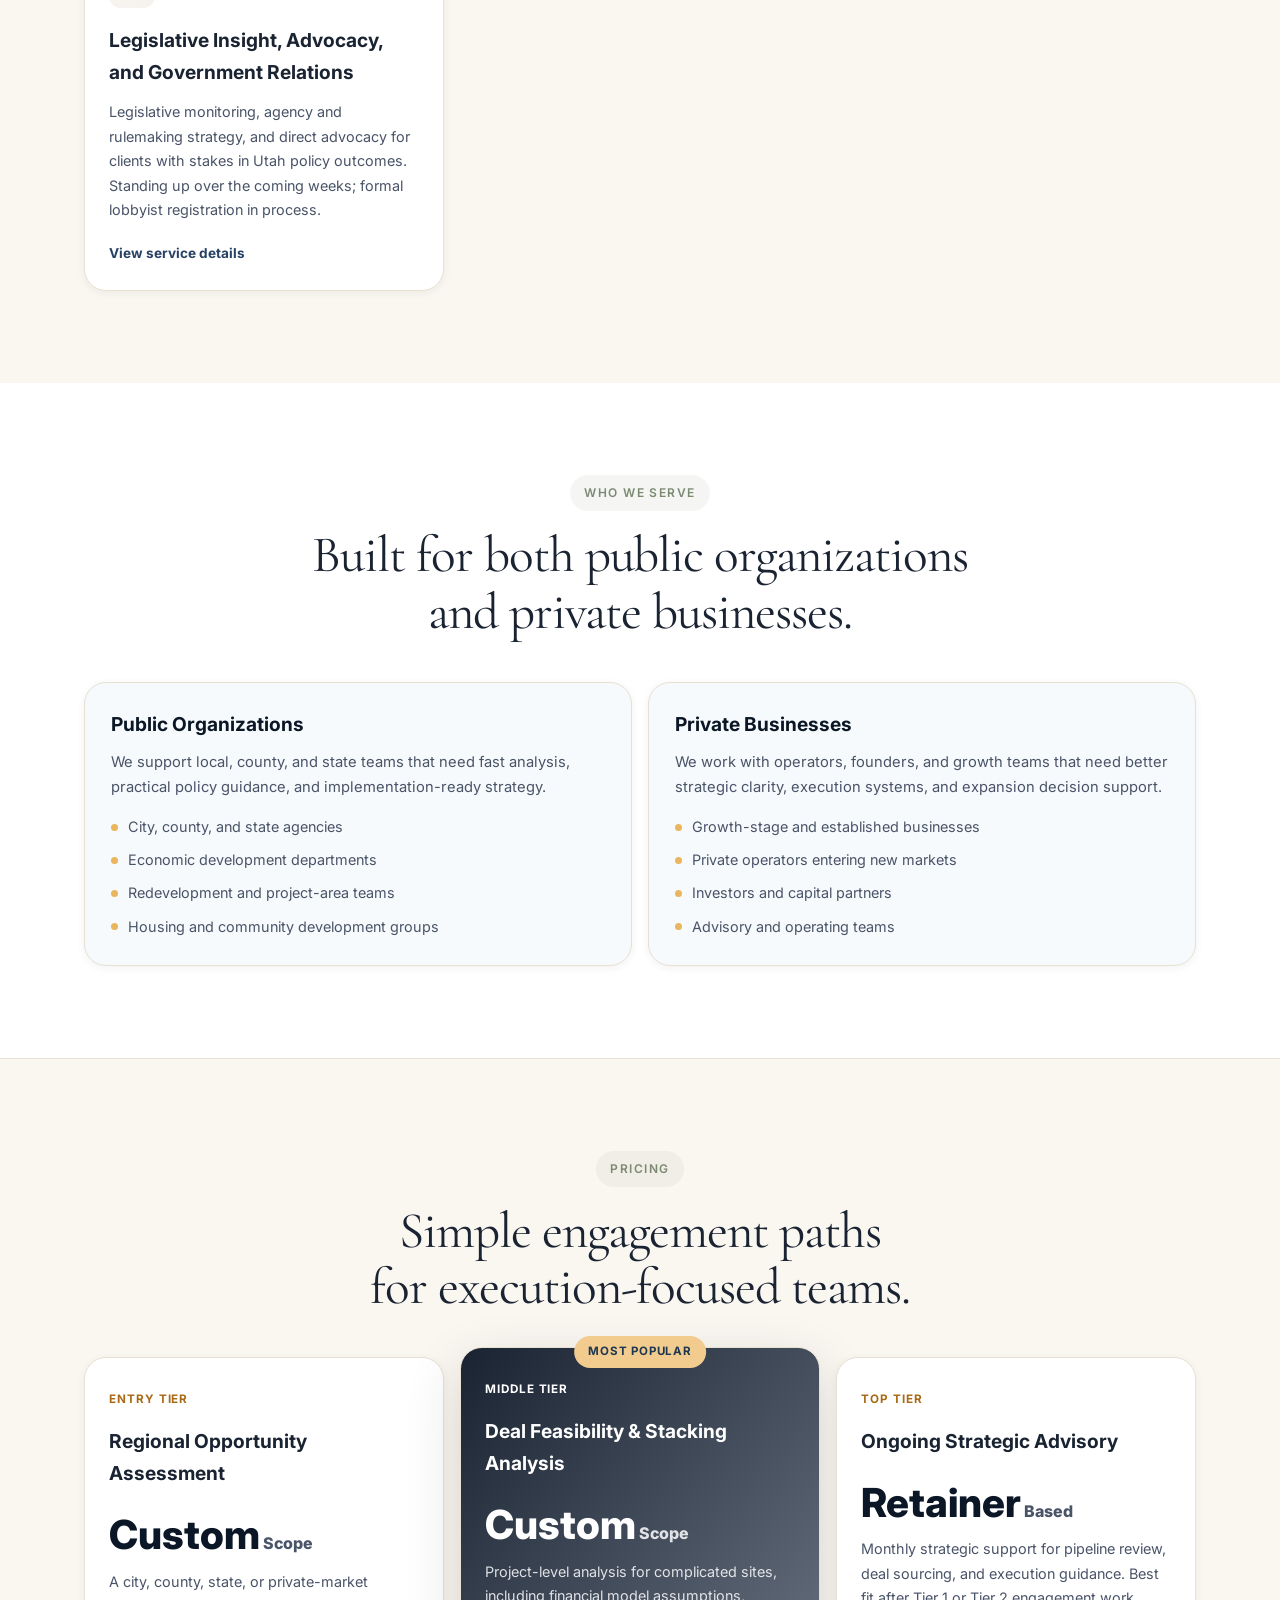
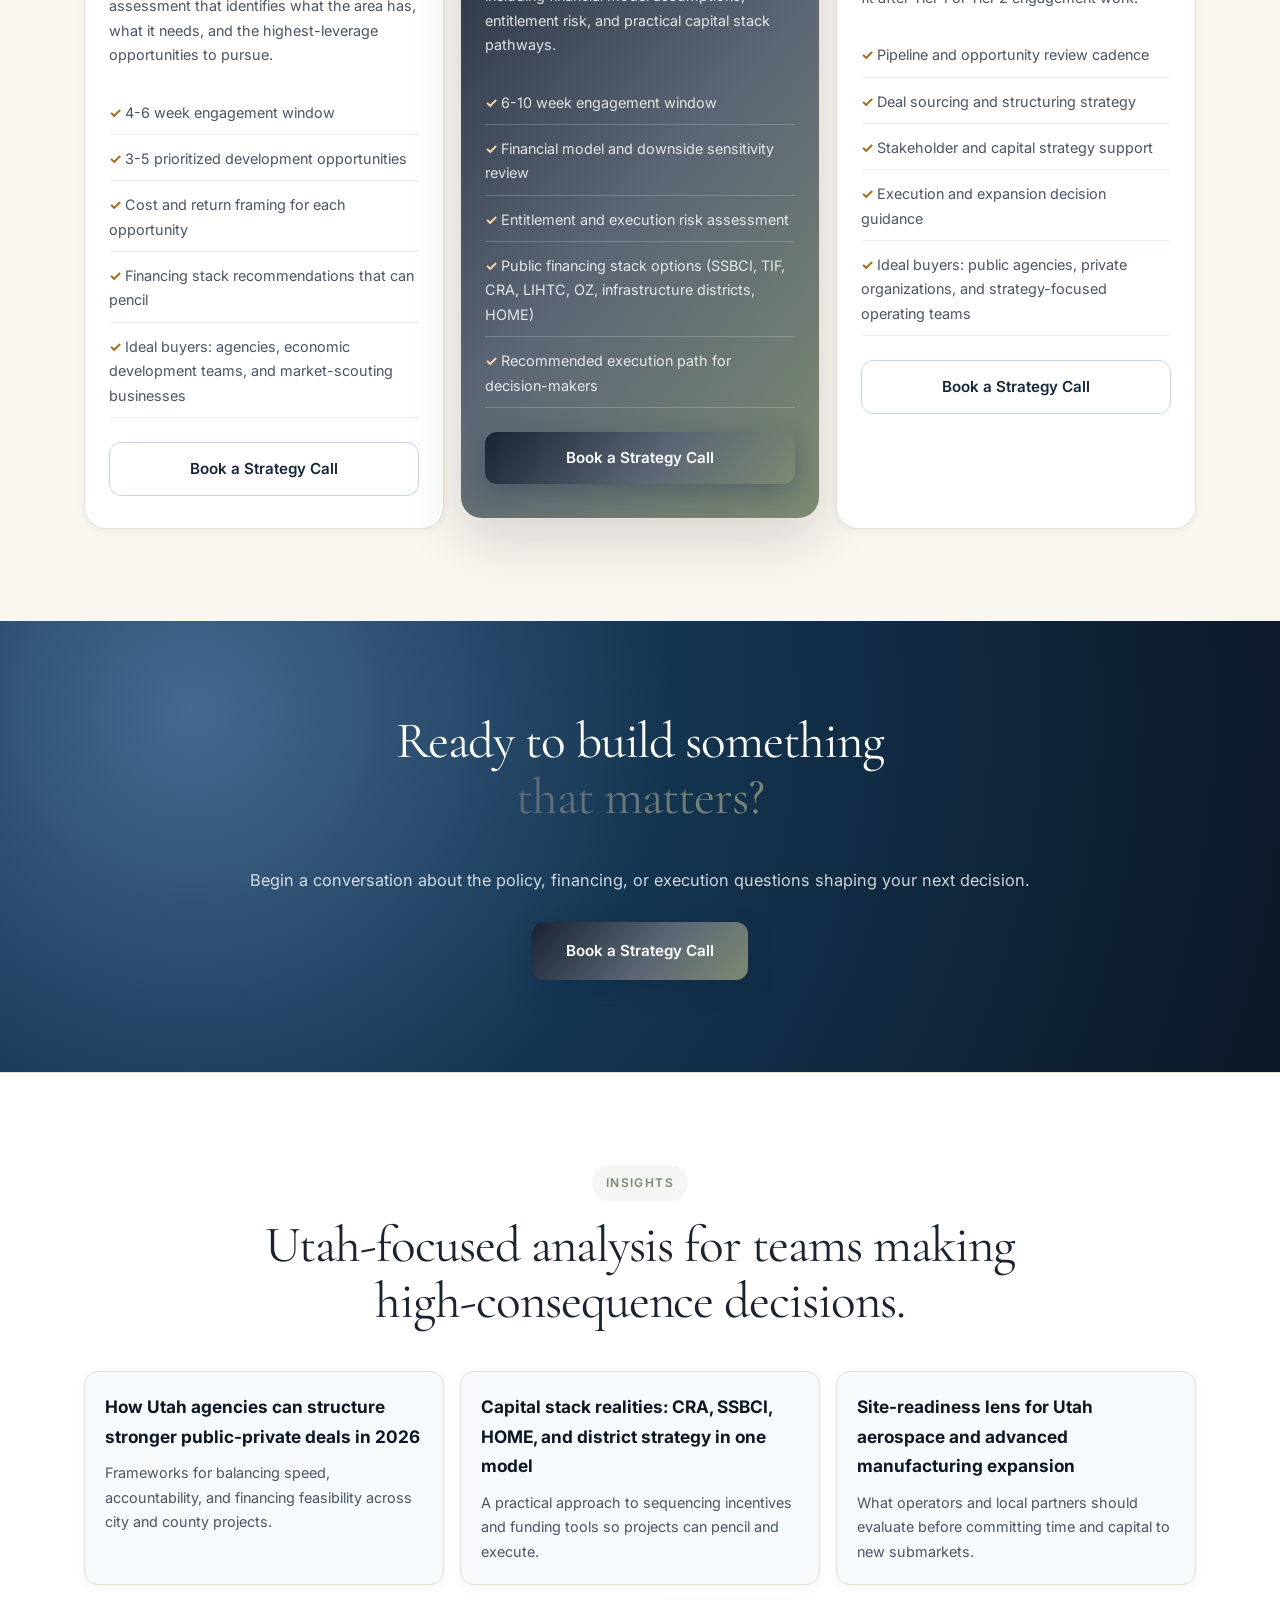
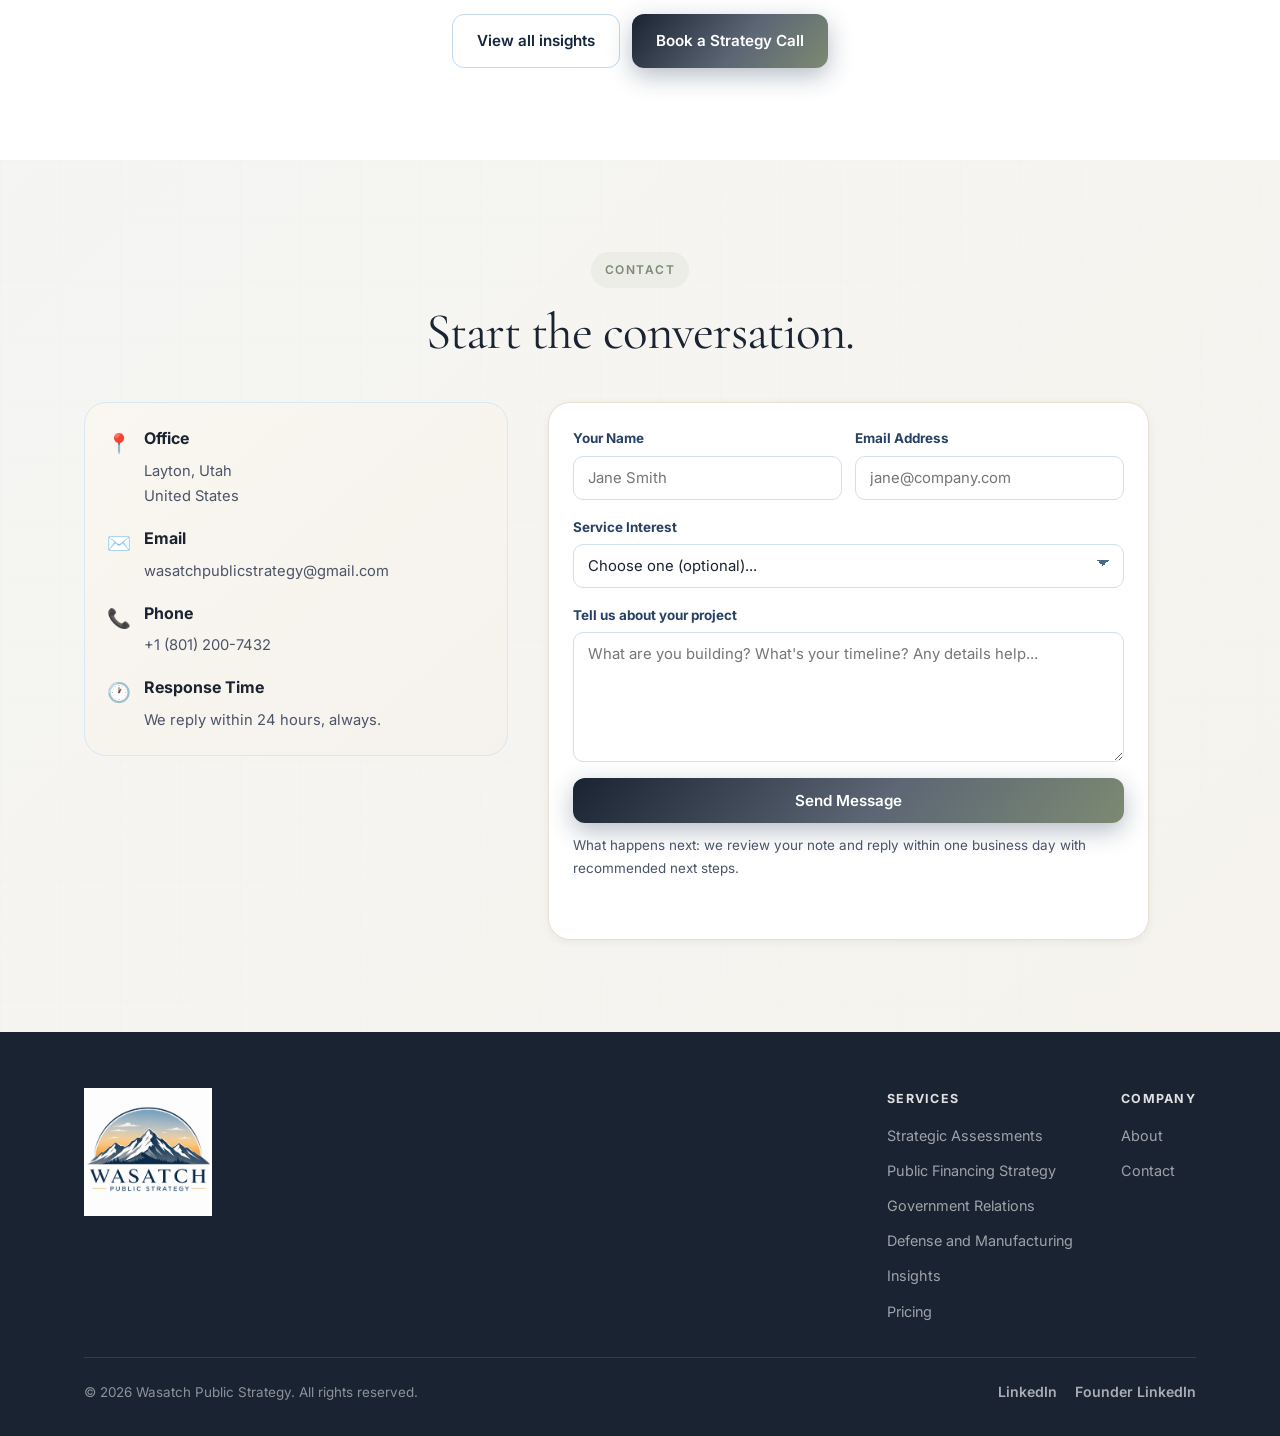
==== commit 1d74f169: "Implement phased conversion, credibility, and SEO updates" ====
--- a/index.html
+++ b/index.html
@@ -9,16 +9,41 @@
     <meta property="og:title" content="Wasatch Public Strategy | Utah Public-Private Advisory">
     <meta property="og:description" content="We help Utah teams structure stronger deals, stack funding, and execute faster with practical strategy systems.">
     <meta property="og:type" content="website">
+    <meta property="og:url" content="https://wasatchpublicstrategy.com/">
     <meta property="og:image" content="https://wasatchpublicstrategy.com/assets/img/og-image.png">
     <meta property="og:image:width" content="1200">
     <meta property="og:image:height" content="630">
     <meta name="twitter:card" content="summary_large_image">
+    <meta name="twitter:title" content="Wasatch Public Strategy | Utah Public-Private Advisory">
+    <meta name="twitter:description" content="Utah-focused strategy for public-private deals, financing stacks, and execution-ready decisions.">
+    <meta name="twitter:image" content="https://wasatchpublicstrategy.com/assets/img/og-image.png">
     <title>Wasatch Public Strategy | Utah Public-Private Advisory</title>
     <link rel="preconnect" href="https://fonts.googleapis.com">
     <link rel="preconnect" href="https://fonts.gstatic.com" crossorigin>
     <link href="https://fonts.googleapis.com/css2?family=Cormorant+Garamond:wght@400;500;600;700&family=Inter:wght@400;500;600;700&display=swap" rel="stylesheet">
+    <link rel="preload" as="image" href="assets/img/wasatch-logo-full.png">
+    <link rel="preload" as="image" href="assets/img/chanel-flores-headshot.jpg">
     <link rel="icon" type="image/png" href="assets/img/favicon.png">
     <link rel="stylesheet" href="assets/css/style.css">
+    <script type="application/ld+json">
+    {
+      "@context": "https://schema.org",
+      "@type": "ProfessionalService",
+      "name": "Wasatch Public Strategy",
+      "url": "https://wasatchpublicstrategy.com/",
+      "image": "https://wasatchpublicstrategy.com/assets/img/og-image.png",
+      "description": "Utah advisory practice focused on public-private deal strategy, policy, financing, and implementation.",
+      "areaServed": "Utah",
+      "address": {
+        "@type": "PostalAddress",
+        "addressLocality": "Layton",
+        "addressRegion": "UT",
+        "addressCountry": "US"
+      },
+      "telephone": "+1-801-200-7432",
+      "email": "wasatchpublicstrategy@gmail.com"
+    }
+    </script>
 </head>
 <body>
 
@@ -41,8 +66,9 @@
                         <li><a href="#home" class="nav-link">Home</a></li>
                         <li><a href="about.html" class="nav-link">About</a></li>
                         <li><a href="#services" class="nav-link">Services</a></li>
+                        <li><a href="insights.html" class="nav-link">Insights</a></li>
                         <li><a href="#pricing" class="nav-link">Pricing</a></li>
-                        <li><a href="https://calendly.com/wasatchpublicstrategy" target="_blank" rel="noopener" class="nav-link nav-cta">Schedule an Initial Consultation</a></li>
+                        <li><a href="https://calendly.com/wasatchpublicstrategy" target="_blank" rel="noopener" class="nav-link nav-cta">Book a Strategy Call</a></li>
                     </ul>
                 </div>
             </div>
@@ -58,16 +84,35 @@
             <div class="grid-overlay"></div>
         </div>
         <div class="hero-content">
-            <div class="hero-badge">✦ Utah Public-Private Deal Strategy</div>
+            <div class="hero-badge">✦ Trusted by Utah public and private decision teams</div>
             <h1>Strategy at the intersection of<br><span class="gradient-text">government, capital, and industry.</span></h1>
-            <p>Wasatch Public Strategy is a Utah-based advisory firm serving cities and counties, aerospace and defense companies, and the developers building the state's next decade of growth. The firm pairs senior public-private partnership leadership with AI-enabled analysis to deliver decision-grade work at the speed today's projects require.</p>
+            <p>For cities, agencies, developers, and operating teams facing high-stakes decisions in Utah, Wasatch Public Strategy delivers decision-grade analysis, practical financing pathways, and execution plans your team can act on quickly.</p>
             <div class="hero-actions">
-                <a href="https://calendly.com/wasatchpublicstrategy" target="_blank" rel="noopener" class="btn btn-primary">Schedule an Initial Consultation</a>
+                <a href="https://calendly.com/wasatchpublicstrategy" target="_blank" rel="noopener" class="btn btn-primary">Book a Strategy Call</a>
             </div>
         </div>
         <div class="hero-scroll-indicator">
             <span>Scroll</span>
             <div class="scroll-line"></div>
+        </div>
+    </section>
+
+    <section class="proof-strip" aria-label="Selected outcomes">
+        <div class="container">
+            <div class="proof-grid">
+                <article class="proof-item-card">
+                    <h3>Regional alignment</h3>
+                    <p>County and city stakeholders aligned around financing and implementation priorities.</p>
+                </article>
+                <article class="proof-item-card">
+                    <h3>Execution-ready recommendations</h3>
+                    <p>Decision memos built for elected leaders, agency teams, and investor-facing partners.</p>
+                </article>
+                <article class="proof-item-card">
+                    <h3>Cross-sector fluency</h3>
+                    <p>Public process and private timelines translated into one practical path forward.</p>
+                </article>
+            </div>
         </div>
     </section>
 
@@ -122,7 +167,7 @@
                     </div>
                     <h3>Strategic Assessment</h3>
                     <p>A focused intake engagement for clients evaluating a specific decision, opportunity, or initiative. Includes a structured review of the relevant policy, financing, and execution context, and a written briefing memo with options and recommendations. Two-week engagement window. Pricing on inquiry.</p>
-                    <a href="#contact" class="service-link">Inquire about this engagement</a>
+                    <a href="regional-economic-development.html" class="service-link">View service details</a>
                 </div>
                 <div class="service-card">
                     <div class="service-number">02</div>
@@ -131,7 +176,7 @@
                     </div>
                     <h3>Real-Time Policy Briefs</h3>
                     <p>Rapid policy briefings for local, county, and state leaders who need clear implications, options, and recommended action paths.</p>
-                    <a href="#contact" class="service-link">Discuss a policy brief</a>
+                    <a href="regional-economic-development.html" class="service-link">View service details</a>
                 </div>
                 <div class="service-card">
                     <div class="service-number">03</div>
@@ -140,7 +185,7 @@
                     </div>
                     <h3>CRA &amp; District Strategy Support</h3>
                     <p>Structured support for CRA areas, infrastructure districts, and project-area strategy with actionable implementation guidance.</p>
-                    <a href="#contact" class="service-link">Discuss CRA strategy</a>
+                    <a href="public-private-deal-strategy.html" class="service-link">View service details</a>
                 </div>
                 <div class="service-card">
                     <div class="service-number">04</div>
@@ -149,7 +194,7 @@
                     </div>
                     <h3>Economic Development Research Plans</h3>
                     <p>Research-backed economic development plans with target sectors, implementation priorities, and measurable impact pathways.</p>
-                    <a href="#contact" class="service-link">Discuss an econ dev engagement</a>
+                    <a href="regional-economic-development.html" class="service-link">View service details</a>
                 </div>
                 <div class="service-card">
                     <div class="service-number">05</div>
@@ -158,7 +203,7 @@
                     </div>
                     <h3>Public Financing Strategy</h3>
                     <p>Program-fit strategy across SSBCI, TIF, CRA structures, LIHTC, opportunity zones, HOME funds, and local incentive tools.</p>
-                    <a href="#contact" class="service-link">Discuss financing strategy</a>
+                    <a href="public-private-deal-strategy.html" class="service-link">View service details</a>
                 </div>
                 <div class="service-card">
                     <div class="service-number">06</div>
@@ -167,7 +212,7 @@
                     </div>
                     <h3>Business Analysis &amp; Expansion Strategy</h3>
                     <p>Regional opportunity analysis and expansion strategy for public agencies and private operators entering new submarkets.</p>
-                    <a href="#contact" class="service-link">Discuss expansion strategy</a>
+                    <a href="defense-advanced-manufacturing.html" class="service-link">View service details</a>
                 </div>
                 <div class="service-card">
                     <div class="service-number">07</div>
@@ -176,7 +221,7 @@
                     </div>
                     <h3>Legislative Insight, Advocacy, and Government Relations</h3>
                     <p>Legislative monitoring, agency and rulemaking strategy, and direct advocacy for clients with stakes in Utah policy outcomes. Standing up over the coming weeks; formal lobbyist registration in process.</p>
-                    <a href="#contact" class="service-link">Discuss government relations strategy</a>
+                    <a href="defense-advanced-manufacturing.html" class="service-link">View service details</a>
                 </div>
             </div>
         </div>
@@ -230,7 +275,7 @@
                         <li>Financing stack recommendations that can pencil</li>
                         <li>Ideal buyers: agencies, economic development teams, and market-scouting businesses</li>
                     </ul>
-                    <a href="#contact" class="btn btn-outline btn-full">Inquire about a Tier 1 engagement</a>
+                    <a href="https://calendly.com/wasatchpublicstrategy" target="_blank" rel="noopener" class="btn btn-outline btn-full">Book a Strategy Call</a>
                 </div>
                 <div class="pricing-card pricing-featured">
                     <div class="pricing-badge">Most Popular</div>
@@ -245,7 +290,7 @@
                         <li>Public financing stack options (SSBCI, TIF, CRA, LIHTC, OZ, infrastructure districts, HOME)</li>
                         <li>Recommended execution path for decision-makers</li>
                     </ul>
-                    <a href="#contact" class="btn btn-primary btn-full">Inquire about a Tier 2 engagement</a>
+                    <a href="https://calendly.com/wasatchpublicstrategy" target="_blank" rel="noopener" class="btn btn-primary btn-full">Book a Strategy Call</a>
                 </div>
                 <div class="pricing-card">
                     <div class="pricing-tier">Top Tier</div>
@@ -259,7 +304,7 @@
                         <li>Execution and expansion decision guidance</li>
                         <li>Ideal buyers: public agencies, private organizations, and strategy-focused operating teams</li>
                     </ul>
-                    <a href="#contact" class="btn btn-outline btn-full">Inquire about a retainer engagement</a>
+                    <a href="https://calendly.com/wasatchpublicstrategy" target="_blank" rel="noopener" class="btn btn-outline btn-full">Book a Strategy Call</a>
                 </div>
             </div>
         </div>
@@ -272,8 +317,33 @@
                 <h2>Ready to build something<br><span class="gradient-text">that matters?</span></h2>
                 <p>Begin a conversation about the policy, financing, or execution questions shaping your next decision.</p>
                 <div class="cta-actions">
-                    <a href="https://calendly.com/wasatchpublicstrategy" target="_blank" rel="noopener" class="btn btn-primary btn-lg">Schedule an Initial Consultation</a>
-                </div>
+                    <a href="https://calendly.com/wasatchpublicstrategy" target="_blank" rel="noopener" class="btn btn-primary btn-lg">Book a Strategy Call</a>
+                </div>
+            </div>
+        </div>
+    </section>
+
+    <section class="insights-preview" id="insights">
+        <div class="container">
+            <div class="section-label centered">Insights</div>
+            <h2>Utah-focused analysis for teams making<br>high-consequence decisions.</h2>
+            <div class="insights-grid">
+                <article class="insight-card">
+                    <h3>How Utah agencies can structure stronger public-private deals in 2026</h3>
+                    <p>Frameworks for balancing speed, accountability, and financing feasibility across city and county projects.</p>
+                </article>
+                <article class="insight-card">
+                    <h3>Capital stack realities: CRA, SSBCI, HOME, and district strategy in one model</h3>
+                    <p>A practical approach to sequencing incentives and funding tools so projects can pencil and execute.</p>
+                </article>
+                <article class="insight-card">
+                    <h3>Site-readiness lens for Utah aerospace and advanced manufacturing expansion</h3>
+                    <p>What operators and local partners should evaluate before committing time and capital to new submarkets.</p>
+                </article>
+            </div>
+            <div class="cta-actions">
+                <a href="insights.html" class="btn btn-outline">View all insights</a>
+                <a href="https://calendly.com/wasatchpublicstrategy" target="_blank" rel="noopener" class="btn btn-primary">Book a Strategy Call</a>
             </div>
         </div>
     </section>
@@ -316,17 +386,13 @@
                     <div class="form-group">
                         <label for="service">Service Interest</label>
                         <select id="service" name="service">
-                            <option value="">Select a service...</option>
-                            <option value="regional-opportunity-assessment">Regional Opportunity Assessment (Tier 1)</option>
-                            <option value="deal-feasibility-stacking">Feasibility &amp; Stacking Analysis (Tier 2)</option>
-                            <option value="strategic-advisory">Ongoing Strategic Advisory Retainer (Tier 3)</option>
-                            <option value="policy-briefs">Real-Time Policy Briefs</option>
-                            <option value="cra-strategy">CRA &amp; District Strategy Support</option>
-                            <option value="econ-dev-research">Economic Development Research Plans</option>
-                            <option value="public-financing">Public Financing Strategy</option>
-                            <option value="government-relations">Legislative Insight, Advocacy, and Government Relations</option>
-                            <option value="expansion-strategy">Business Analysis &amp; Expansion Strategy</option>
-                            <option value="other">Other / Not Sure Yet</option>
+                            <option value="">Choose one (optional)...</option>
+                            <option value="strategy-call">Initial strategy call</option>
+                            <option value="regional-development">Regional economic development support</option>
+                            <option value="public-private-deal">Public-private deal strategy</option>
+                            <option value="defense-manufacturing">Defense or advanced manufacturing strategy</option>
+                            <option value="ongoing-advisory">Ongoing strategic advisory</option>
+                            <option value="other">Other / not sure yet</option>
                         </select>
                     </div>
                     <div class="form-group">
@@ -334,6 +400,7 @@
                         <textarea id="message" name="message" placeholder="What are you building? What's your timeline? Any details help..." rows="5" required></textarea>
                     </div>
                     <button type="submit" class="btn btn-primary btn-full" id="submitBtn">Send Message</button>
+                    <p class="form-next-step">What happens next: we review your note and reply within one business day with recommended next steps.</p>
                     <p class="form-status" id="formStatus"></p>
                 </form>
             </div>
@@ -359,6 +426,7 @@
                             <li><a href="#services">Public Financing Strategy</a></li>
                             <li><a href="#services">Government Relations</a></li>
                             <li><a href="#services">Defense and Manufacturing</a></li>
+                            <li><a href="insights.html">Insights</a></li>
                             <li><a href="#pricing">Pricing</a></li>
                         </ul>
                     </div>
--- a/assets/css/style.css
+++ b/assets/css/style.css
@@ -129,6 +129,15 @@
 
 .btn:hover { transform: translateY(-2px); }
 
+a:focus-visible,
+button:focus-visible,
+input:focus-visible,
+select:focus-visible,
+textarea:focus-visible {
+    outline: 3px solid rgba(26, 35, 50, 0.28);
+    outline-offset: 2px;
+}
+
 .btn-primary {
     background: var(--gradient-main);
     color: var(--white);
@@ -340,6 +349,41 @@
     height: 34px;
     background: rgba(255, 255, 255, 0.5);
     margin: 8px auto 0;
+}
+
+.proof-strip {
+    padding: 0 24px 16px;
+    margin-top: -24px;
+    position: relative;
+    z-index: 3;
+}
+
+.proof-grid {
+    background: var(--white);
+    border: 1px solid var(--border);
+    border-radius: 18px;
+    box-shadow: var(--shadow-sm);
+    padding: 1.1rem;
+    display: grid;
+    grid-template-columns: repeat(3, minmax(0, 1fr));
+    gap: 0.8rem;
+}
+
+.proof-item-card {
+    border: 1px solid #eaf0f6;
+    border-radius: 12px;
+    padding: 0.95rem;
+    background: var(--sky-50);
+}
+
+.proof-item-card h3 {
+    font-size: 1rem;
+    margin-bottom: 0.4rem;
+    color: var(--ink-900);
+}
+
+.proof-item-card p {
+    font-size: 0.88rem;
 }
 
 .stats-bar {
@@ -760,6 +804,37 @@
     font-size: 1.02rem;
 }
 
+.insights-preview {
+    padding: 92px 24px;
+    background: var(--white);
+    border-top: 1px solid var(--border);
+}
+
+.insights-grid {
+    display: grid;
+    grid-template-columns: repeat(3, minmax(0, 1fr));
+    gap: 1rem;
+    margin-bottom: 1.8rem;
+}
+
+.insight-card {
+    background: var(--sky-50);
+    border: 1px solid var(--border);
+    border-radius: var(--radius);
+    box-shadow: var(--shadow-sm);
+    padding: 1.25rem;
+}
+
+.insight-card h3 {
+    margin-bottom: 0.65rem;
+    color: var(--ink-900);
+    font-size: 1.08rem;
+}
+
+.insight-card p {
+    font-size: 0.9rem;
+}
+
 .cta-actions {
     display: flex;
     justify-content: center;
@@ -855,6 +930,12 @@
 
 .form-status { font-size: 0.92rem; min-height: 1.2rem; }
 
+.form-next-step {
+    font-size: 0.84rem;
+    color: var(--text-soft);
+    margin-top: -0.35rem;
+}
+
 .footer {
     background: #1A2332;
     color: var(--white);
@@ -937,6 +1018,8 @@
 @media (max-width: 1080px) {
     .services-grid,
     .pricing-grid,
+    .proof-grid,
+    .insights-grid,
     .practice-grid,
     .experience-grid { grid-template-columns: repeat(2, minmax(0, 1fr)); }
 
@@ -1015,6 +1098,8 @@
     .stat-item { flex: 1 1 42%; min-width: 120px; }
 
     .services-grid,
+    .proof-grid,
+    .insights-grid,
     .pricing-grid,
     .who-serve-grid,
     .practice-grid,
